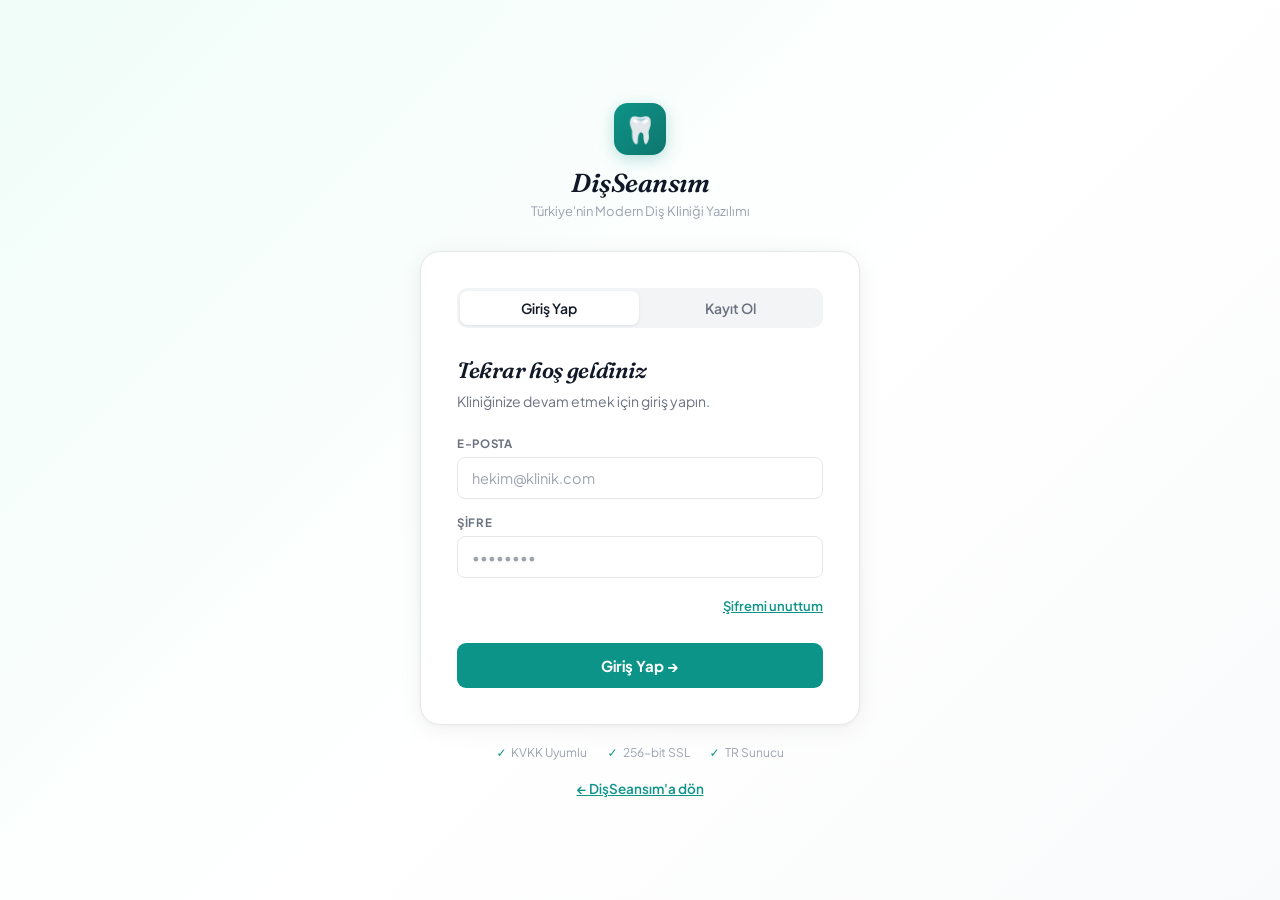
==== app.html @ 6e3b6bf7 "Update app.html" ====
<!DOCTYPE html>
<html lang="tr">
<head>
<script type="text/javascript">
    (function(c,l,a,r,i,t,y){
        c[a]=c[a]||function(){(c[a].q=c[a].q||[]).push(arguments)};
        t=l.createElement(r);t.async=1;t.src="https://www.clarity.ms/tag/"+i;
        y=l.getElementsByTagName(r)[0];y.parentNode.insertBefore(t,y);
    })(window, document, "clarity", "script", "w499cwegb2");
</script>   
   <!-- Google tag (gtag.js) -->
<script async src="https://www.googletagmanager.com/gtag/js?id=G-8R17RCYN2D"></script>
<script>
  window.dataLayer = window.dataLayer || [];
  function gtag(){dataLayer.push(arguments);}
  gtag('js', new Date());

  gtag('config', 'G-8R17RCYN2D');
</script>
<meta charset="UTF-8">
<link rel="icon" href="data:image/svg+xml,<svg xmlns='http://www.w3.org/2000/svg' viewBox='0 0 100 100'><text y='.9em' font-size='90'>🦷</text></svg>">
<meta name="viewport" content="width=device-width,initial-scale=1">
<title>DişSeansım</title>
<link rel="manifest" href="/manifest.json">
<link rel="preconnect" href="https://fonts.googleapis.com">
<link href="https://fonts.googleapis.com/css2?family=Fraunces:ital,opsz,wght@0,9..144,400;0,9..144,600;0,9..144,700;1,9..144,400;1,9..144,600&family=Plus+Jakarta+Sans:wght@300;400;500;600;700&display=swap" rel="stylesheet">
<style>
/* ═══════════════════════════════════════════════════
   DISSEANSIM v9 — ALPINE CLINICAL · WHITE THEME
   Fraunces (display) + Plus Jakarta Sans (body)
   ═══════════════════════════════════════════════════ */
*,*::before,*::after{box-sizing:border-box;margin:0;padding:0}
:root{
  --bg:#F8F7F5; --s0:#FFFFFF; --s1:#FAFAF9; --s2:#F4F3F1; --s3:#ECEAE7; --s4:#E2DDD8;
  --b0:#E8E4DF; --b1:#EDE9E4; --b2:#F2EFEb;
  --t50:#F0FDF9; --t100:#CCFBF1; --t200:#99F6E4; --t400:#2DD4BF;
  --t500:#14B8A6; --t600:#0D9488; --t700:#0F766E; --t800:#115E59;
  --a50:#FFFBEB; --a100:#FEF3C7; --a400:#FBBF24; --a500:#F59E0B; --a600:#D97706; --a700:#B45309;
  --red:#EF4444; --redb:rgba(239,68,68,.08); --redBd:rgba(239,68,68,.18);
  --grn:#10B981; --grnb:rgba(16,185,129,.08); --grnBd:rgba(16,185,129,.18);
  --amr:#F59E0B; --amrb:rgba(245,158,11,.08); --amrBd:rgba(245,158,11,.2);
  --blu:#3B82F6; --blub:rgba(59,130,246,.08); --bluBd:rgba(59,130,246,.18);
  --c0:#1C1917; --c1:#44403C; --c2:#78716C; --c3:#A8A29E; --c4:#D6D3D1;
  --sh0:0 1px 2px rgba(0,0,0,.05);
  --sh1:0 1px 3px rgba(0,0,0,.08),0 1px 2px rgba(0,0,0,.04);
  --sh2:0 4px 8px rgba(0,0,0,.06),0 2px 4px rgba(0,0,0,.04);
  --sh3:0 12px 24px rgba(0,0,0,.08),0 4px 8px rgba(0,0,0,.04);
  --sh4:0 24px 48px rgba(0,0,0,.1),0 8px 16px rgba(0,0,0,.05);
  --r:6px;--r2:10px;--r3:14px;--r4:18px;--r5:24px;
  --D:'Fraunces',Georgia,serif;--B:'Plus Jakarta Sans',system-ui,sans-serif;
  --sw:236px;--th:56px;
}
html{-webkit-font-smoothing:antialiased;text-rendering:optimizeLegibility}
body{font-family:var(--B);background:var(--bg);color:var(--c0);font-size:13.5px;line-height:1.55;min-height:100vh;display:flex;overflow:hidden}
::-webkit-scrollbar{width:5px;height:5px}::-webkit-scrollbar-track{background:transparent}::-webkit-scrollbar-thumb{background:var(--s4);border-radius:99px}::-webkit-scrollbar-thumb:hover{background:var(--c4)}

/* SIDEBAR */
.sb{width:var(--sw);background:var(--s0);border-right:1px solid var(--b0);display:flex;flex-direction:column;flex-shrink:0;z-index:200;transition:width .22s ease;overflow:hidden}
.sb-logo{padding:16px 14px 15px;border-bottom:1px solid var(--b1);flex-shrink:0}
.logo-lnk{display:flex;align-items:center;gap:10px;cursor:pointer;text-decoration:none}
.logo-mrk{width:34px;height:34px;background:linear-gradient(135deg,var(--t500),var(--t700));border-radius:9px;display:grid;place-items:center;font-size:17px;flex-shrink:0;box-shadow:0 2px 8px rgba(13,148,136,.2)}
.logo-txt{font-family:var(--D);font-size:18px;font-style:italic;font-weight:600;color:var(--c0);letter-spacing:-.3px;line-height:1.1}
.logo-txt small{display:block;font-size:8.5px;font-style:normal;font-family:var(--B);font-weight:600;color:var(--c3);letter-spacing:.12em;text-transform:uppercase;margin-top:2px}
.sb-nav{flex:1;overflow-y:auto;overflow-x:hidden;padding:8px}
.nsec{font-size:10px;font-weight:700;letter-spacing:.12em;text-transform:uppercase;color:var(--c3);padding:12px 8px 4px}
.ni{display:flex;align-items:center;gap:8px;padding:7px 9px;border-radius:var(--r2);cursor:pointer;font-size:13px;font-weight:400;color:var(--c2);transition:all .12s;margin-bottom:1px;white-space:nowrap;overflow:hidden}
.ni:hover{background:var(--s2);color:var(--c1)}
.ni.on{background:var(--t50);color:var(--t700);font-weight:600;box-shadow:inset 0 0 0 1px var(--t100)}
.ni .ico{font-size:15px;width:20px;text-align:center;flex-shrink:0}
.nbadge{margin-left:auto;padding:1px 7px;border-radius:99px;font-size:10px;font-weight:700;flex-shrink:0}
.nb-t{background:var(--t100);color:var(--t700)}.nb-r{background:var(--redb);color:var(--red);border:1px solid var(--redBd)}.nb-a{background:var(--amrb);color:var(--a700)}
.sb-trial{margin:8px;background:var(--a50);border:1px solid var(--amrBd);border-radius:var(--r3);padding:10px 12px;cursor:pointer;transition:all .18s}
.sb-trial:hover{background:var(--a100)}
.tr-title{font-size:11.5px;font-weight:700;color:var(--a700)}.tr-days{font-size:10.5px;color:var(--c2);margin-top:2px}
.tr-bar-bg{height:3px;background:var(--b0);border-radius:99px;margin-top:8px;overflow:hidden}
.tr-bar{height:100%;background:linear-gradient(90deg,var(--a500),var(--a400));border-radius:99px;transition:width .6s}
.sb-foot{padding:10px 8px;border-top:1px solid var(--b1);flex-shrink:0}
.sb-user{display:flex;align-items:center;gap:9px;padding:7px 9px;border-radius:var(--r2);cursor:pointer;transition:background .12s}
.sb-user:hover{background:var(--s2)}
.u-av{width:30px;height:30px;background:linear-gradient(135deg,var(--t500),var(--a400));border-radius:8px;display:grid;place-items:center;font-size:11px;font-weight:700;color:white;flex-shrink:0;font-family:var(--D);box-shadow:var(--sh1)}
.u-nm{font-size:12.5px;font-weight:600;color:var(--c0);white-space:nowrap;overflow:hidden;text-overflow:ellipsis}
.u-rl{font-size:10.5px;color:var(--c3);margin-top:1px}
.sb-out{margin-left:auto;background:none;border:none;cursor:pointer;color:var(--c3);font-size:15px;padding:2px;transition:color .12s;flex-shrink:0}
.sb-out:hover{color:var(--red)}

/* MAIN */
.main{flex:1;display:flex;flex-direction:column;overflow:hidden;min-width:0}
.topbar{height:var(--th);background:var(--s0);border-bottom:1px solid var(--b0);display:flex;align-items:center;padding:0 22px;gap:12px;flex-shrink:0;z-index:100;box-shadow:var(--sh0)}
.tb-title{font-family:var(--D);font-size:20px;font-style:italic;font-weight:600;color:var(--c0);flex:1;letter-spacing:-.3px}
.tb-right{display:flex;align-items:center;gap:8px}
.pt-chip{display:none;align-items:center;gap:7px;background:var(--t50);border:1px solid var(--t200);border-radius:99px;padding:4px 12px 4px 5px;cursor:pointer;transition:all .12s}
.pt-chip:hover{background:var(--t100)}
.ptc-av{width:22px;height:22px;background:linear-gradient(135deg,var(--t500),var(--a500));border-radius:50%;display:grid;place-items:center;font-size:9px;font-weight:700;color:white}
.ptc-nm{font-size:12.5px;font-weight:600;color:var(--t700)}
.content{flex:1;overflow-y:auto;padding:22px 26px}
.view{display:none}.view.on{display:block;animation:vfade .18s ease}
@keyframes vfade{from{opacity:0;transform:translateY(4px)}to{opacity:1;transform:none}}

/* PATIENT SELECTOR BAR — sticky on clinical screens */
.psel{background:var(--s0);border:1.5px solid var(--b0);border-radius:var(--r3);padding:12px 16px;margin-bottom:18px;display:flex;align-items:center;gap:12px;flex-wrap:wrap;box-shadow:var(--sh0);transition:border-color .15s,box-shadow .15s;position:sticky;top:-22px;z-index:50}
.psel:focus-within{border-color:var(--t400);box-shadow:0 0 0 3px rgba(20,184,166,.08),var(--sh1)}
.psel-av{width:38px;height:38px;background:linear-gradient(135deg,var(--t500),var(--a400));border-radius:10px;display:grid;place-items:center;font-size:14px;font-weight:700;color:white;flex-shrink:0;font-family:var(--D);box-shadow:var(--sh1)}
.psel-body{flex:1;min-width:180px}
.psel-name{font-size:14px;font-weight:600;color:var(--c0)}
.psel-meta{font-size:11.5px;color:var(--c2);margin-top:2px}
.psel-acts{display:flex;gap:6px;flex-shrink:0}
.pt-dd{position:absolute;top:calc(100%+5px);left:0;right:0;background:var(--s0);border:1px solid var(--b0);border-radius:var(--r3);z-index:400;overflow:hidden;box-shadow:var(--sh4);display:none;max-height:280px;overflow-y:auto}
.pt-dd.show{display:block;animation:vfade .15s ease}
.pddi{display:flex;align-items:center;gap:10px;padding:10px 14px;cursor:pointer;transition:background .1s;border-bottom:1px solid var(--b2)}
.pddi:last-child{border-bottom:none}
.pddi:hover{background:var(--s2)}
.pddi-av{width:30px;height:30px;background:linear-gradient(135deg,var(--t400),var(--a400));border-radius:8px;display:grid;place-items:center;font-size:11px;font-weight:700;color:white;flex-shrink:0}
.pddi-nm{font-size:13px;font-weight:600;color:var(--c0)}.pddi-sub{font-size:11px;color:var(--c2)}

/* BUTTONS */
.btn{display:inline-flex;align-items:center;gap:5px;padding:7.5px 15px;border-radius:var(--r2);font-size:13px;font-weight:600;font-family:var(--B);cursor:pointer;border:none;transition:all .12s;white-space:nowrap;line-height:1.3}
.btn-p{background:var(--t600);color:white;box-shadow:0 1px 3px rgba(13,148,136,.25)}
.btn-p:hover{background:var(--t700);transform:translateY(-1px);box-shadow:0 4px 14px rgba(13,148,136,.22)}
.btn-s{background:var(--s0);color:var(--c1);border:1px solid var(--b0);box-shadow:var(--sh0)}
.btn-s:hover{background:var(--s2);border-color:var(--c4)}
.btn-a{background:var(--a600);color:white;box-shadow:0 1px 3px rgba(217,119,6,.25)}
.btn-a:hover{background:var(--a700);transform:translateY(-1px)}
.btn-d{background:var(--redb);color:var(--red);border:1px solid var(--redBd)}
.btn-d:hover{background:rgba(239,68,68,.14)}
.btn-g{background:var(--grnb);color:var(--grn);border:1px solid var(--grnBd)}
.btn-g:hover{background:rgba(16,185,129,.14)}
.btn-sm{padding:5px 11px;font-size:12px}.btn-xs{padding:3px 8px;font-size:11.5px}
.btn-ic{width:30px;height:30px;padding:0;justify-content:center;flex-shrink:0}
.btn:disabled{opacity:.38;cursor:not-allowed;transform:none!important}

/* SURFACES */
.card{background:var(--s0);border:1px solid var(--b0);border-radius:var(--r4);padding:20px;box-shadow:var(--sh0)}
.panel{background:var(--s2);border:1px solid var(--b1);border-radius:var(--r2);padding:12px 14px}

/* GRID */
.g2{display:grid;grid-template-columns:1fr 1fr;gap:16px}
.g3{display:grid;grid-template-columns:repeat(3,1fr);gap:16px}
.g4{display:grid;grid-template-columns:repeat(4,1fr);gap:14px}
.g5{display:grid;grid-template-columns:repeat(5,1fr);gap:12px}

/* KPI */
.kpi{background:var(--s0);border:1px solid var(--b0);border-radius:var(--r4);padding:18px 20px 16px;position:relative;overflow:hidden;transition:all .18s;box-shadow:var(--sh0)}
.kpi:hover{box-shadow:var(--sh2);transform:translateY(-1px)}
.kpi::before{content:'';position:absolute;top:0;left:0;right:0;height:3px;background:var(--kc,var(--t500));border-radius:var(--r4) var(--r4) 0 0}
.kpi-ic{position:absolute;top:14px;right:16px;font-size:26px;opacity:.08}
.kpi-l{font-size:10px;font-weight:700;letter-spacing:.08em;text-transform:uppercase;color:var(--c3);margin-bottom:10px}
.kpi-v{font-family:var(--D);font-size:32px;font-weight:700;color:var(--c0);line-height:1;margin-bottom:5px;letter-spacing:-.5px}
.kpi-s{font-size:11.5px;color:var(--c2);line-height:1.5}
.tr{display:inline-flex;align-items:center;gap:3px;font-size:10.5px;font-weight:700;padding:2px 7px;border-radius:99px;margin-top:4px}
.tr-up{background:var(--grnb);color:var(--grn)}.tr-dn{background:var(--redb);color:var(--red)}

/* TABLE */
.tbl{background:var(--s0);border:1px solid var(--b0);border-radius:var(--r4);overflow:hidden;box-shadow:var(--sh0)}
table{width:100%;border-collapse:collapse}
thead th{background:var(--s2);padding:10px 15px;text-align:left;font-size:10px;font-weight:700;letter-spacing:.09em;text-transform:uppercase;color:var(--c2);border-bottom:1px solid var(--b0)}
tbody tr{border-bottom:1px solid var(--b2);transition:background .1s;cursor:pointer}
tbody tr:last-child{border-bottom:none}
tbody tr:hover{background:var(--s1)}
td{padding:11px 15px;font-size:13px;color:var(--c1)}
td strong{color:var(--c0);font-weight:600}
.te{text-align:center;padding:60px 20px;color:var(--c3);font-size:13px}

/* BADGES */
.bdg{display:inline-flex;align-items:center;gap:3px;padding:2px 9px;border-radius:99px;font-size:11px;font-weight:700;white-space:nowrap}
.bt{background:var(--t50);color:var(--t700);border:1px solid var(--t100)}
.bg2{background:var(--grnb);color:var(--grn);border:1px solid var(--grnBd)}
.br2{background:var(--redb);color:var(--red);border:1px solid var(--redBd)}
.ba2{background:var(--amrb);color:var(--a700);border:1px solid var(--amrBd)}
.bb2{background:var(--blub);color:var(--blu);border:1px solid var(--bluBd)}
.bk{background:var(--s3);color:var(--c2);border:1px solid var(--b0)}

/* FORMS */
.fr{display:grid;gap:12px;margin-bottom:12px}
.fc2{grid-template-columns:1fr 1fr}.fc3{grid-template-columns:1fr 1fr 1fr}.fc4{grid-template-columns:1fr 1fr 1fr 1fr}
label{display:block;font-size:10.5px;font-weight:700;letter-spacing:.06em;text-transform:uppercase;color:var(--c2);margin-bottom:5px}
input,select,textarea{width:100%;background:var(--s0);border:1.5px solid var(--b0);border-radius:var(--r);padding:8.5px 12px;font-size:13.5px;font-family:var(--B);color:var(--c0);outline:none;transition:all .14s;-webkit-appearance:none}
input::placeholder,textarea::placeholder{color:var(--c4)}
input:focus,select:focus,textarea:focus{border-color:var(--t500);box-shadow:0 0 0 3px rgba(20,184,166,.1)}
select option{background:white;color:var(--c0)}
textarea{resize:vertical;min-height:72px;line-height:1.65}
input[type=checkbox]{width:auto;cursor:pointer;accent-color:var(--t500)}
input[type=file]{padding:7px 12px;cursor:pointer;font-size:12.5px}

/* TABS */
.tabs{display:flex;gap:2px;background:var(--s2);border:1px solid var(--b1);border-radius:var(--r2);padding:3px;margin-bottom:18px;width:fit-content;overflow-x:auto;flex-shrink:0}
.tab{padding:6px 14px;border-radius:var(--r);font-size:13px;font-weight:500;color:var(--c2);cursor:pointer;transition:all .12s;white-space:nowrap}
.tab.on{background:var(--s0);color:var(--c0);font-weight:600;box-shadow:var(--sh1)}
.tab:hover:not(.on){color:var(--c1)}

/* MODALS */
.mbg{position:fixed;inset:0;background:rgba(28,25,23,.32);backdrop-filter:blur(4px);z-index:500;display:none;align-items:center;justify-content:center;padding:20px}
.mbg.on{display:flex}
.mbox{background:var(--s0);border:1px solid var(--b0);border-radius:var(--r5);width:100%;max-width:560px;max-height:92vh;overflow-y:auto;animation:min .2s cubic-bezier(.34,1.4,.64,1);box-shadow:var(--sh4)}
.mlg{max-width:760px}
.mhd{padding:22px 24px 0;display:flex;align-items:flex-start;justify-content:space-between;gap:12px}
.mt{font-family:var(--D);font-size:21px;font-style:italic;font-weight:600;color:var(--c0);letter-spacing:-.3px;line-height:1.2}
.mx{background:var(--s2);border:1px solid var(--b0);width:28px;height:28px;border-radius:50%;cursor:pointer;color:var(--c2);font-size:12px;display:grid;place-items:center;transition:all .12s;flex-shrink:0;margin-top:3px}
.mx:hover{background:var(--redb);color:var(--red);border-color:var(--redBd)}
.mb{padding:18px 24px}
.mft{padding:0 24px 20px;display:flex;align-items:center;justify-content:flex-end;gap:8px;border-top:1px solid var(--b1);padding-top:16px}
@keyframes min{from{opacity:0;transform:translateY(16px) scale(.96)}to{opacity:1;transform:none}}

/* SEC HEAD */
.sh{display:flex;align-items:flex-start;justify-content:space-between;margin-bottom:18px;flex-wrap:wrap;gap:10px}
.st{font-family:var(--D);font-size:22px;font-style:italic;font-weight:600;color:var(--c0);letter-spacing:-.3px}
.ss{font-size:12px;color:var(--c2);margin-top:3px}
.divider{height:1px;background:var(--b1);margin:16px 0}

/* SEARCH */
.srch{position:relative}.srch input{padding-left:36px}
.srch::before{content:'⌕';position:absolute;left:11px;top:50%;transform:translateY(-50%);font-size:16px;color:var(--c3);pointer-events:none;z-index:1}

/* PATIENT HEADER */
.pth{background:linear-gradient(135deg,var(--t50),var(--s0));border:1.5px solid var(--t100);border-radius:var(--r4);padding:20px 22px;margin-bottom:18px;display:flex;align-items:center;gap:16px;flex-wrap:wrap}
.pth-av{width:54px;height:54px;background:linear-gradient(135deg,var(--t500),var(--a400));border-radius:14px;display:grid;place-items:center;font-size:21px;font-weight:700;color:white;flex-shrink:0;font-family:var(--D);box-shadow:var(--sh2)}
.pth-meta{display:flex;gap:8px;flex-wrap:wrap;margin-top:4px}
.pth-meta span{font-size:11.5px;color:var(--c2);display:flex;align-items:center;gap:3px}
.pth-acts{margin-left:auto;display:flex;gap:6px;flex-wrap:wrap}

/* ODONTOGRAM */
.odo-wrap{background:var(--s0);border:1px solid var(--b0);border-radius:var(--r4);padding:22px;overflow-x:auto;box-shadow:var(--sh0)}
.odo-arch{display:flex;justify-content:space-between;font-size:9px;font-weight:700;letter-spacing:.1em;text-transform:uppercase;color:var(--c3);padding:0 8px;max-width:620px;margin:0 auto 6px}
.odo-row{display:flex;gap:3px;justify-content:center;margin:2px 0}
.odo-mid{display:flex;align-items:center;justify-content:center;gap:12px;margin:5px auto;max-width:620px}
.odo-mid-line{flex:1;height:1px;background:linear-gradient(to right,transparent,var(--b0),transparent)}
.odo-mid-lbl{font-size:9px;font-weight:700;letter-spacing:.1em;text-transform:uppercase;color:var(--c3);white-space:nowrap}
.tooth{width:33px;height:43px;border-radius:6px 6px 4px 4px;border:1.5px solid var(--b0);background:var(--s2);cursor:pointer;display:flex;flex-direction:column;align-items:center;justify-content:center;transition:all .12s;position:relative;flex-shrink:0}
.tooth:hover{border-color:var(--t400);transform:translateY(-3px);box-shadow:0 4px 12px rgba(20,184,166,.14);z-index:5}
.tooth.sel{border-color:var(--t500);box-shadow:0 0 0 3px rgba(20,184,166,.14);background:var(--t50)}
.t-ic{font-size:11px;line-height:1;height:15px;display:flex;align-items:center}
.t-no{position:absolute;bottom:2px;font-size:6.5px;color:var(--c3);font-weight:700}
.tooth.caries{background:#FFFBEB;border-color:#FCD34D}
.tooth.filled{background:var(--t50);border-color:var(--t400)}
.tooth.crown{background:var(--a50);border-color:var(--a400)}
.tooth.implant{background:var(--grnb);border-color:var(--grn)}
.tooth.rct{background:var(--redb);border-color:var(--red)}
.tooth.bridge{background:var(--blub);border-color:var(--blu)}
.tooth.veneer{background:#F5F3FF;border-color:#A78BFA}
.tooth.extracted,.tooth.missing{opacity:.2;background:transparent}
.odo-legend{display:flex;flex-wrap:wrap;gap:8px;margin-top:16px;padding-top:14px;border-top:1px solid var(--b1);justify-content:center}
.odo-li{display:flex;align-items:center;gap:5px;font-size:11px;color:var(--c2);cursor:pointer;padding:3px 8px;border-radius:99px;transition:background .1s}
.odo-li:hover{background:var(--s2)}
.odo-dot{width:10px;height:10px;border-radius:3px;flex-shrink:0}
.odo-detail{background:var(--s0);border:1.5px solid var(--t100);border-radius:var(--r2);padding:18px;margin-top:14px;animation:vfade .15s ease}

/* SCHEDULE ITEMS */
.si{display:flex;align-items:center;gap:12px;padding:10px 14px;border-radius:var(--r2);background:var(--s0);border:1px solid var(--b1);margin-bottom:6px;cursor:pointer;transition:all .12s;box-shadow:var(--sh0)}
.si:hover{border-color:var(--t200);background:var(--t50)}
.si-t{font-size:12.5px;font-weight:700;color:var(--t700);width:78px;flex-shrink:0;font-family:var(--D)}
.si-p{font-size:13px;font-weight:600;color:var(--c0);flex:1;white-space:nowrap;overflow:hidden;text-overflow:ellipsis}
.si-type{font-size:11px;color:var(--c2);margin-top:1px}
.si-dot{width:7px;height:7px;border-radius:50%;flex-shrink:0}

/* WEEK CHART */
.wc{display:flex;gap:5px;align-items:flex-end;height:56px;margin-bottom:6px}
.wb{flex:1;border-radius:4px 4px 0 0;background:var(--s3);min-height:4px;transition:height .5s cubic-bezier(.34,1.56,.64,1);cursor:pointer;position:relative}
.wb.tod{background:linear-gradient(to top,var(--t600),var(--t400))}
.wb:hover .wbtt{display:block}
.wbtt{display:none;position:absolute;bottom:calc(100%+5px);left:50%;transform:translateX(-50%);background:var(--c0);color:white;border-radius:6px;padding:4px 8px;font-size:10.5px;white-space:nowrap;z-index:20}
.wd{display:flex;gap:5px}
.wdl{flex:1;text-align:center;font-size:9.5px;font-weight:700;color:var(--c3)}
.wdl.tod{color:var(--t600)}

/* ALERTS */
.al{display:flex;align-items:center;gap:10px;padding:10px 14px;border-radius:var(--r);margin-bottom:8px;font-size:13px;font-weight:500;cursor:pointer;transition:all .12s}
.al:hover{transform:translateX(2px)}
.al-a{background:var(--amrb);border:1px solid var(--amrBd);color:var(--c1)}
.al-r{background:var(--redb);border:1px solid var(--redBd);color:var(--c1)}
.al-t{background:var(--t50);border:1px solid var(--t100);color:var(--c1)}
.al-g{background:var(--grnb);border:1px solid var(--grnBd);color:var(--c1)}

/* QUICK ACTIONS */
.qa{display:flex;flex-direction:column;align-items:center;justify-content:center;gap:7px;padding:16px 8px 14px;background:var(--s0);border:1px solid var(--b0);border-radius:var(--r2);cursor:pointer;transition:all .14s;text-align:center;box-shadow:var(--sh0)}
.qa:hover{background:var(--t50);border-color:var(--t200);transform:translateY(-2px);box-shadow:var(--sh2)}
.qa-ic{font-size:22px;line-height:1}.qa-lbl{font-size:11.5px;font-weight:600;color:var(--c1)}

/* ONBOARDING WIZARD */
.ob-card{background:linear-gradient(135deg,var(--t50),var(--s0));border:1.5px solid var(--t100);border-radius:var(--r4);padding:22px;margin-bottom:22px;position:relative;overflow:hidden}
.ob-card::before{content:'';position:absolute;top:0;left:0;right:0;height:3px;background:linear-gradient(90deg,var(--t500),var(--a500));border-radius:var(--r4) var(--r4) 0 0}
.ob-hd{display:flex;align-items:center;justify-content:space-between;margin-bottom:14px}
.ob-title{font-family:var(--D);font-size:18px;font-style:italic;font-weight:600;color:var(--c0)}
.ob-pct{font-size:12.5px;font-weight:700;color:var(--t700)}
.ob-bar-bg{height:5px;background:var(--b0);border-radius:99px;margin-bottom:20px;overflow:hidden}
.ob-bar{height:100%;background:linear-gradient(90deg,var(--t500),var(--a400));border-radius:99px;transition:width .6s ease}
.ob-steps{display:grid;grid-template-columns:repeat(4,1fr);gap:12px}
.ob-step{background:var(--s0);border:1px solid var(--b0);border-radius:var(--r3);padding:14px;cursor:pointer;transition:all .14s;box-shadow:var(--sh0);position:relative}
.ob-step:hover{border-color:var(--t200);background:var(--t50);transform:translateY(-1px);box-shadow:var(--sh2)}
.ob-step.done{background:var(--grnb);border-color:var(--grnBd)}
.ob-step-n{width:28px;height:28px;border-radius:50%;background:var(--s3);display:flex;align-items:center;justify-content:center;font-size:12px;font-weight:700;color:var(--c2);margin-bottom:10px;transition:all .2s;font-family:var(--D)}
.ob-step.done .ob-step-n{background:var(--grn);color:white}
.ob-step-lbl{font-size:12.5px;font-weight:700;color:var(--c0);line-height:1.4;margin-bottom:4px}
.ob-step-sub{font-size:11px;color:var(--c3);line-height:1.5}
.ob-step-arrow{position:absolute;bottom:12px;right:12px;font-size:14px;color:var(--c4);transition:all .12s}
.ob-step:hover .ob-step-arrow{color:var(--t600);transform:translateX(2px)}
.ob-close{position:absolute;top:14px;right:14px;background:none;border:none;color:var(--c3);cursor:pointer;font-size:14px;transition:color .12s}
.ob-close:hover{color:var(--red)}

/* X-RAY */
.xg{display:grid;grid-template-columns:repeat(auto-fill,minmax(148px,1fr));gap:12px;margin-top:12px}
.xt{border:1px solid var(--b0);border-radius:var(--r2);overflow:hidden;cursor:pointer;transition:all .14s;background:var(--s0);box-shadow:var(--sh0)}
.xt:hover{border-color:var(--t400);transform:scale(1.02);box-shadow:var(--sh2)}
.xt img{width:100%;height:118px;object-fit:cover;display:block}
.xt-ph{height:118px;display:grid;place-items:center;font-size:36px;opacity:.2;background:var(--s2)}
.xt-m{padding:8px 10px}.xt-type{font-size:12px;font-weight:700;color:var(--c1);margin-bottom:2px}.xt-date{font-size:11px;color:var(--c3)}
.xv{position:fixed;inset:0;background:rgba(0,0,0,.93);z-index:700;display:none;flex-direction:column;align-items:center;justify-content:center;gap:16px}
.xv.on{display:flex}
.xv img{max-width:86vw;max-height:76vh;object-fit:contain;border-radius:var(--r);transition:transform .2s}
.xv-bar{display:flex;gap:8px;align-items:center}
.xv-info{color:rgba(255,255,255,.7);font-size:13px}

/* AI PANEL */
.ai-pnl{background:linear-gradient(135deg,var(--t50),var(--a50));border:1.5px solid var(--t100);border-radius:var(--r2);padding:14px;margin-bottom:14px}
.ai-hd{display:flex;align-items:center;gap:8px;margin-bottom:10px;font-size:13px;font-weight:700;color:var(--t700)}
.ai-res{background:var(--s0);border:1px solid var(--b0);border-radius:var(--r);padding:12px;font-size:13px;color:var(--c1);line-height:1.75;white-space:pre-wrap;margin-top:10px;display:none;animation:vfade .2s}
.ai-sp{display:none;text-align:center;padding:16px;color:var(--c2);font-size:13px}

/* RX */
.rx-row{display:flex;gap:8px;align-items:flex-end;padding:10px;background:var(--s2);border:1px solid var(--b1);border-radius:var(--r);margin-bottom:8px}

/* INFO BOXES */
.ibox{background:var(--s2);border:1px solid var(--b1);border-radius:var(--r);padding:12px 14px;font-size:13px;color:var(--c1);line-height:1.75}
.ibox.teal{background:var(--t50);border-color:var(--t100)}
.ibox.amber{background:var(--a50);border-color:var(--amrBd)}
.ibox.red{background:var(--redb);border-color:var(--redBd)}
.ibox.green{background:var(--grnb);border-color:var(--grnBd)}
.ibox code{font-family:monospace;font-size:11.5px;color:var(--t700);background:var(--t100);padding:1px 5px;border-radius:4px}

/* REF CODE */
.ref-code{background:var(--a50);border:2px dashed var(--amrBd);border-radius:var(--r);padding:12px 16px;font-family:var(--D);font-size:20px;font-weight:700;letter-spacing:.2em;color:var(--a700);text-align:center;cursor:pointer;transition:all .2s}
.ref-code:hover{border-color:var(--a500);transform:scale(1.01)}

/* UPGRADE */
.upg-box{background:linear-gradient(135deg,var(--a50),var(--s0));border:1.5px solid var(--amrBd);border-radius:var(--r4);padding:28px;text-align:center}
.upg-box h3{font-family:var(--D);font-size:22px;font-style:italic;font-weight:700;color:var(--a700);margin-bottom:8px}
.upg-box p{font-size:13.5px;color:var(--c2);margin-bottom:16px;line-height:1.65}

/* EMPTY STATES */
.empty{text-align:center;padding:56px 20px;color:var(--c3)}
.empty-ic{font-size:44px;margin-bottom:14px;opacity:.3}
.empty-t{font-family:var(--D);font-size:18px;font-style:italic;color:var(--c2);margin-bottom:5px}
.empty-s{font-size:13px;line-height:1.7;max-width:280px;margin:0 auto}

/* TOASTS */
.toast-stack{position:fixed;bottom:22px;right:22px;z-index:999;display:flex;flex-direction:column;gap:8px;pointer-events:none}
.toast{display:flex;align-items:center;gap:10px;padding:12px 17px;border-radius:var(--r2);background:var(--c0);color:white;font-size:13px;font-weight:500;min-width:220px;max-width:360px;box-shadow:var(--sh4);animation:tin .3s cubic-bezier(.34,1.56,.64,1);pointer-events:all}
.toast-e{background:var(--red)}.toast-s{background:var(--grn)}
.toast.out{animation:tout .25s ease forwards}
@keyframes tin{from{opacity:0;transform:translateX(20px) scale(.93)}to{opacity:1;transform:none}}
@keyframes tout{to{opacity:0;transform:translateX(20px)}}
@keyframes spin{to{transform:rotate(360deg)}}
.spin{animation:spin 1s linear infinite;display:inline-block}

/* UTILS */
.fl{display:flex}.f1{flex:1}.aic{align-items:center}.jsb{justify-content:space-between}
.g4{gap:4px}.g6{gap:6px}.g8{gap:8px}.g12{gap:12px}.g16{gap:16px}
.mb4{margin-bottom:4px}.mb8{margin-bottom:8px}.mb12{margin-bottom:12px}.mb16{margin-bottom:16px}.mb20{margin-bottom:20px}
.mt8{margin-top:8px}.mt12{margin-top:12px}.mt16{margin-top:16px}
.xs{font-size:11px}.sm{font-size:12.5px}
.c0{color:var(--c0)}.c1{color:var(--c1)}.c2{color:var(--c2)}.c3{color:var(--c3)}
.t-t{color:var(--t700)}.t-a{color:var(--a700)}.t-r{color:var(--red)}.t-g{color:var(--grn)}
.fw6{font-weight:600}.fw7{font-weight:700}
.fd{font-family:var(--D)}.fi{font-style:italic}
.trunc{white-space:nowrap;overflow:hidden;text-overflow:ellipsis}
.pr{position:relative}
/* Responsive */
@media(max-width:1024px){:root{--sw:52px}.logo-txt,.logo-txt small,.nsec,.ni span:not(.ico),.sb-trial,.u-nm,.u-rl,.sb-out{display:none}.ni{justify-content:center;padding:9px}.g4{grid-template-columns:1fr 1fr}.g5{grid-template-columns:repeat(3,1fr)}.ob-steps{grid-template-columns:1fr 1fr}}
@media(max-width:640px){.g2,.g3,.g4,.g5{grid-template-columns:1fr}.content{padding:14px 16px}}
</style>
</head>
<body>

<!-- ═══ SIDEBAR ═══ -->
<div class="sb" id="sidebar">
  <div class="sb-logo">
    <a class="logo-lnk" href="index.html">
      <div class="logo-mrk">🦷</div>
      <div class="logo-txt">DişSeansım<small>Klinik Yönetimi</small></div>
    </a>
  </div>
  <nav class="sb-nav">
    <div class="nsec">Klinik</div>
    <div class="ni on" data-v="dashboard" onclick="nav('dashboard')"><span class="ico">📊</span><span>Dashboard</span></div>
    <div class="ni" data-v="appointments" onclick="nav('appointments')"><span class="ico">📅</span><span>Randevular</span><span class="nbadge nb-t" id="nb-apt" style="display:none">0</span></div>
    <div class="ni" data-v="patients" onclick="nav('patients')"><span class="ico">👥</span><span>Hastalar</span></div>
    <div class="nsec">Klinik İşlem</div>
    <div class="ni" data-v="odontogram" onclick="nav('odontogram')"><span class="ico">🦷</span><span>Odontogram</span></div>
    <div class="ni" data-v="xrays" onclick="nav('xrays')"><span class="ico">🩻</span><span>Röntgenler</span></div>
    <div class="ni" data-v="notes" onclick="nav('notes')"><span class="ico">📝</span><span>Seans Notları</span></div>
    <div class="ni" data-v="prescriptions" onclick="nav('prescriptions')"><span class="ico">💊</span><span>Reçeteler</span></div>
    <div class="ni" data-v="plans" onclick="nav('plans')"><span class="ico">📋</span><span>Tedavi Planları</span></div>
    <div class="nsec">Yönetim</div>
    <div class="ni" data-v="billing" onclick="nav('billing')"><span class="ico">💰</span><span>Fatura &amp; Ödeme</span></div>
    <div class="ni" data-v="inventory" onclick="nav('inventory')"><span class="ico">📦</span><span>Stok Yönetimi</span><span class="nbadge nb-r" id="nb-stock" style="display:none">!</span></div>
    <div class="ni" data-v="sms" onclick="nav('sms')"><span class="ico">💬</span><span>SMS &amp; E-Posta</span></div>
    <div class="ni" data-v="sterilization" onclick="nav('sterilization')"><span class="ico">🧪</span><span>Sterilizasyon</span></div>
    <div class="ni" data-v="reports" onclick="nav('reports')"><span class="ico">📈</span><span>Raporlar</span></div>
    <div class="ni" data-v="referral" onclick="nav('referral')"><span class="ico">🎁</span><span>Referans</span></div>
    <div class="ni" data-v="settings" onclick="nav('settings')"><span class="ico">⚙️</span><span>Ayarlar</span></div>
  </nav>
  <div id="trial-sb" style="display:none" class="sb-trial" onclick="location.href='fiyat.html'">
    <div class="tr-title">⭐ Ücretsiz Deneme</div>
    <div class="tr-days"><span id="trial-days">14</span> gün kaldı</div>
    <div class="tr-bar-bg"><div class="tr-bar" id="trial-bar" style="width:100%"></div></div>
  </div>
  <div class="sb-foot">
    <div class="sb-user">
      <div class="u-av" id="u-av">?</div>
      <div style="flex:1;min-width:0"><div class="u-nm" id="u-nm">Yükleniyor…</div><div class="u-rl" id="u-rl">—</div></div>
      <button class="sb-out" onclick="logout()" title="Çıkış">⏻</button>
    </div>
  </div>
</div>

<!-- ═══ MAIN ═══ -->
<div class="main">
<div class="topbar">
  <div class="tb-title" id="tb-title">Dashboard</div>
  <div class="tb-right">
    <div class="pt-chip" id="pt-chip" onclick="clearGPt()">
      <div class="ptc-av" id="ptc-av">?</div>
      <span class="ptc-nm" id="ptc-nm">—</span>
      <span style="font-size:9px;color:var(--c3);margin-left:2px">✕</span>
    </div>
    <button class="btn btn-p btn-sm" onclick="openAptModal(null)">+ Randevu</button>
  </div>
</div>
<div class="content" id="main-content">

<!-- ╔══ DASHBOARD ══╗ -->
<div class="view on" id="view-dashboard">
  <div class="ob-card" id="ob-card" style="display:none">
    <button class="ob-close" onclick="this.closest('.ob-card').style.display='none'">✕</button>
    <div class="ob-hd"><div class="ob-title">🚀 Kliniğinizi Adım Adım Kurun</div><div class="ob-pct"><span id="ob-n">0</span>/4 tamamlandı</div></div>
    <div class="ob-bar-bg"><div class="ob-bar" id="ob-bar" style="width:0%"></div></div>
    <div class="ob-steps" id="ob-steps"></div>
  </div>
  <!-- KPIs -->
  <div class="g4 mb16">
    <div class="kpi" style="--kc:var(--t500)"><div class="kpi-ic">📅</div><div class="kpi-l">Bugünkü Randevu</div><div class="kpi-v" id="k-today">—</div><div class="kpi-s" id="k-today-s">yükleniyor</div></div>
    <div class="kpi" style="--kc:var(--grn)"><div class="kpi-ic">💰</div><div class="kpi-l">Bu Ay Gelir</div><div class="kpi-v" id="k-rev">—</div><div class="kpi-s" id="k-rev-s">yükleniyor</div></div>
    <div class="kpi" style="--kc:var(--a500)"><div class="kpi-ic">👥</div><div class="kpi-l">Toplam Hasta</div><div class="kpi-v" id="k-pts">—</div><div class="kpi-s">Bu ay +<span id="k-npts">0</span> yeni</div></div>
    <div class="kpi" style="--kc:var(--red)"><div class="kpi-ic">📵</div><div class="kpi-l">No-Show Oranı</div><div class="kpi-v" id="k-ns">—</div><div class="kpi-s">Son 30 gün</div></div>
  </div>
  <!-- Quick actions -->
  <div class="g5 mb20">
    <div class="qa" onclick="openAptModal(null)"><div class="qa-ic">📅</div><div class="qa-lbl">Randevu Ekle</div></div>
    <div class="qa" onclick="quickNewPt()"><div class="qa-ic">👤</div><div class="qa-lbl">Yeni Hasta</div></div>
    <div class="qa" onclick="openNoteModal(null)"><div class="qa-ic">📝</div><div class="qa-lbl">Seans Notu</div></div>
    <div class="qa" onclick="quickBill()"><div class="qa-ic">🧾</div><div class="qa-lbl">Fatura Kes</div></div>
    <div class="qa" onclick="nav('sms')"><div class="qa-ic">💬</div><div class="qa-lbl">SMS Gönder</div></div>
  </div>
  <div class="g2 mb16">
    <div>
      <div class="card mb16">
        <div class="fl aic jsb mb12"><div class="st" style="font-size:17px">Bu Haftanın Randevuları</div><div class="xs c3" id="today-date"></div></div>
        <div class="wc" id="wc-chart"></div>
        <div class="wd" id="wd-labels"></div>
      </div>
      <div class="card">
        <div class="fl aic jsb mb12"><div class="st" style="font-size:17px">Bugünkü Program</div><button class="btn btn-s btn-sm" onclick="nav('appointments')">Tümü →</button></div>
        <div id="today-sched"><div class="xs c3">Yükleniyor…</div></div>
      </div>
    </div>
    <div>
      <div class="card mb16"><div class="st mb12" style="font-size:17px">⚡ Uyarılar</div><div id="dash-alerts"><div class="xs c3">Kontrol ediliyor…</div></div></div>
      <div class="card">
        <div class="fl aic jsb mb12"><div class="st" style="font-size:17px">📦 Kritik Stok</div><button class="btn btn-s btn-sm" onclick="nav('inventory')">Stok →</button></div>
        <div id="dash-stock"><div class="xs c3">Kontrol ediliyor…</div></div>
      </div>
    </div>
  </div>
</div>

<!-- ╔══ APPOINTMENTS ══╗ -->
<div class="view" id="view-appointments">
  <div class="sh"><div class="st">Randevular</div>
    <div class="fl aic g8">
      <input type="date" id="apt-date-f" onchange="loadApts()" style="width:148px">
      <button class="btn btn-s btn-sm" onclick="shiftDate(-1)">◀</button>
      <button class="btn btn-s btn-sm" onclick="shiftDate(0)">Bugün</button>
      <button class="btn btn-s btn-sm" onclick="shiftDate(1)">▶</button>
      <button class="btn btn-p" onclick="openAptModal(null)">+ Randevu</button>
    </div>
  </div>
  <div class="g4 mb16">
    <div class="kpi" style="--kc:var(--t500)"><div class="kpi-l">Planlandı</div><div class="kpi-v" id="ak-s">0</div></div>
    <div class="kpi" style="--kc:var(--grn)"><div class="kpi-l">Tamamlandı</div><div class="kpi-v" id="ak-c">0</div></div>
    <div class="kpi" style="--kc:var(--blu)"><div class="kpi-l">Bekleme Odası</div><div class="kpi-v" id="ak-w">0</div></div>
    <div class="kpi" style="--kc:var(--red)"><div class="kpi-l">Gelmedi</div><div class="kpi-v" id="ak-n">0</div></div>
  </div>
  <div class="tbl"><table><thead><tr><th>Saat</th><th>Hasta</th><th>Hekim</th><th>İşlem</th><th>Hatırlatma</th><th>Durum</th><th>İşlem</th></tr></thead><tbody id="apts-tb"><tr><td colspan="7" class="te">Yükleniyor…</td></tr></tbody></table></div>
</div>

<!-- ╔══ PATIENTS ══╗ -->
<div class="view" id="view-patients">
  <div class="sh"><div class="st">Hastalar</div>
    <div class="fl g8">
      <div class="srch"><input id="pt-search" placeholder="Ad, telefon, TC…" oninput="searchPts()" style="width:224px"></div>
      <button class="btn btn-p" onclick="openPtModal(null)">+ Yeni Hasta</button>
    </div>
  </div>
  <div id="pt-limit-warn" class="upg-box mb16" style="display:none"><h3>Hasta Limitine Yaklaştınız</h3><p>Sınırsız hasta için planınızı yükseltin.</p><button class="btn btn-a" onclick="location.href='fiyat.html'">Plan Yükselt ⭐</button></div>
  <div class="tbl"><table><thead><tr><th>Hasta</th><th>Telefon</th><th>Yaş / Doğum</th><th>Sigorta</th><th>Son Ziyaret</th><th>İşlem</th></tr></thead><tbody id="pt-tb"><tr><td colspan="6" class="te">Yükleniyor…</td></tr></tbody></table></div>
</div>

<!-- ╔══ PATIENT DETAIL ══╗ -->
<div class="view" id="view-patient-detail">
  <div class="fl aic g8 mb16"><button class="btn btn-s btn-sm" onclick="nav('patients')">← Hastalar</button><span class="xs c2" id="pt-bc"></span></div>
  <div class="pth" id="pth">
    <div class="pth-av" id="pt-av">?</div>
    <div style="flex:1;min-width:0">
      <div class="fd fi" style="font-size:24px;color:var(--c0);letter-spacing:-.5px" id="pt-nm">—</div>
      <div class="pth-meta" id="pt-meta"></div>
    </div>
    <div class="pth-acts" id="pt-acts"></div>
  </div>
  <div class="tabs" id="pt-tabs">
    <div class="tab on" onclick="ptTab(this,'ptt-ov')">Genel</div>
    <div class="tab" onclick="ptTab(this,'ptt-odo')">Odontogram</div>
    <div class="tab" onclick="ptTab(this,'ptt-plans')">Planlar</div>
    <div class="tab" onclick="ptTab(this,'ptt-notes')">Notlar</div>
    <div class="tab" onclick="ptTab(this,'ptt-rx')">Reçeteler</div>
    <div class="tab" onclick="ptTab(this,'ptt-xray')">Röntgenler</div>
    <div class="tab" onclick="ptTab(this,'ptt-bill')">Faturalar</div>
  </div>
  <div id="ptt-ov"></div><div id="ptt-odo" style="display:none"></div><div id="ptt-plans" style="display:none"></div>
  <div id="ptt-notes" style="display:none"></div><div id="ptt-rx" style="display:none"></div>
  <div id="ptt-xray" style="display:none"></div><div id="ptt-bill" style="display:none"></div>
</div>

<!-- ╔══ ODONTOGRAM ══╗ -->
<div class="view" id="view-odontogram">
  <div class="sh"><div class="st">Odontogram</div><div id="odo-acts" class="fl g8"></div></div>
  <div id="odo-psel"></div>
  <div id="odo-content" style="display:none">
    <div id="odo-main"></div>
    <div class="odo-detail" id="odo-dpnl" style="display:none">
      <div class="fl aic jsb mb12">
        <div class="st" style="font-size:17px" id="odo-dpnl-t">Diş Detayı</div>
        <div class="fl g8"><button class="btn btn-p btn-sm" onclick="saveTooth()">💾 Kaydet</button><button class="btn btn-s btn-sm" onclick="document.getElementById('odo-dpnl').style.display='none'">✕</button></div>
      </div>
      <div class="fr fc3">
        <div><label>Durum</label><select id="tooth-st">
          <option value="healthy">🟢 Sağlıklı</option><option value="caries">🟡 Çürük</option>
          <option value="filled">🔵 Dolgulu</option><option value="crown">👑 Kuron</option>
          <option value="bridge">🔗 Köprü</option><option value="implant">⬟ İmplant</option>
          <option value="rct">⊕ Kanal Tedavisi</option><option value="veneer">◑ Veneer</option>
          <option value="extracted">✕ Çekilmiş</option><option value="missing">○ Konjenital Eksik</option>
        </select></div>
        <div><label>Yüzeyler (FDI)</label><input id="tooth-sf" placeholder="M, D, O, B, L"></div>
        <div><label>Mobilite (0–3)</label><input id="tooth-mob" type="number" min="0" max="3" value="0"></div>
      </div>
      <div class="fr"><label>Not</label><textarea id="tooth-nt" rows="2"></textarea></div>
    </div>
  </div>
</div>

<!-- ╔══ XRAYS ══╗ -->
<div class="view" id="view-xrays">
  <div class="sh">
    <div><div class="st">Röntgenler</div><div class="ss">Sistem içi görüntüleme: JPEG/PNG yükle → zoom ile gör → hasta dosyasına otomatik kaydet</div></div>
    <button class="btn btn-p" onclick="openXrayModal()">+ Röntgen Ekle</button>
  </div>
  <div id="xray-psel"></div>
  <div class="tbl"><table><thead><tr><th>Tarih</th><th>Hasta</th><th>Tür</th><th>Diş</th><th>Bulgular</th><th>Görüntü</th><th>İşlem</th></tr></thead><tbody id="xr-tb"><tr><td colspan="7" class="te">Yükleniyor…</td></tr></tbody></table></div>
</div>

<!-- ╔══ NOTES ══╗ -->
<div class="view" id="view-notes">
  <div class="sh"><div><div class="st">Seans Notları <span class="bdg bt" style="font-size:9px;vertical-align:middle">AI ✨</span></div></div><button class="btn btn-p" onclick="openNoteModal(null)">+ Yeni Not</button></div>
  <div id="notes-psel"></div>
  <div class="tbl"><table><thead><tr><th>Tarih</th><th>Hasta</th><th>İşlem</th><th>Diş</th><th>Hekim</th><th>İşlem</th></tr></thead><tbody id="notes-tb"><tr><td colspan="6" class="te">Yükleniyor…</td></tr></tbody></table></div>
</div>

<!-- ╔══ PRESCRIPTIONS ══╗ -->
<div class="view" id="view-prescriptions">
  <div class="sh"><div><div class="st">Reçeteler</div><div class="ss">Klinik arşiv · PDF yazdır · AI ilaç önerisi</div></div><button class="btn btn-p" onclick="openRxModal(null)">+ Yeni Reçete</button></div>
  <div class="ibox teal mb12">
    <strong>💊 Reçete Modülü Ne İşe Yarar?</strong><br>
    Diş hekimleri ilaç yazabilir. Bu modül reçetelerinizi <strong>dijital olarak arşivler</strong>, hasta dosyasına kaydeder ve <strong>PDF/yazdır</strong> çıktısı verir. AI asistan teşhise göre ilaç önerir.<br>
    <strong>SGK e-Reçete entegrasyonu mümkün mü?</strong> Hayır. SGK, özel diş kliniklerine ÇKYS API'si açmamaktadır. SGK hastalarınız için ÇKYS'i kullanmaya devam edin — bu modül ek dijital arşiv olarak değerlendirin.
  </div>
  <div id="rx-psel"></div>
  <div class="tbl"><table><thead><tr><th>Tarih</th><th>Hasta</th><th>Teşhis</th><th>İlaç Sayısı</th><th>İşlem</th></tr></thead><tbody id="rx-tb"><tr><td colspan="5" class="te">Yükleniyor…</td></tr></tbody></table></div>
</div>

<!-- ╔══ PLANS ══╗ -->
<div class="view" id="view-plans">
  <div class="sh"><div class="st">Tedavi Planları</div><button class="btn btn-p" onclick="openNewPlan()">+ Yeni Plan</button></div>
  <div id="plans-psel"></div>
  <div class="tabs"><div class="tab on" onclick="filterPlans(this,'')">Tümü</div><div class="tab" onclick="filterPlans(this,'planned')">Planlandı</div><div class="tab" onclick="filterPlans(this,'in_progress')">Devam</div><div class="tab" onclick="filterPlans(this,'completed')">Tamamlandı</div></div>
  <div class="tbl"><table><thead><tr><th>Başlık</th><th>Hasta</th><th>Öncelik</th><th>Maliyet</th><th>Durum</th><th>Hasta Onayı</th><th>İşlem</th></tr></thead><tbody id="plans-tb"><tr><td colspan="7" class="te">Yükleniyor…</td></tr></tbody></table></div>
</div>

<!-- ╔══ BILLING ══╗ -->
<div class="view" id="view-billing">
  <div class="sh"><div class="st">Fatura &amp; Ödeme</div><button class="btn btn-p" onclick="openInvModal(null)">+ Yeni Fatura</button></div>
  <div id="bill-psel"></div>
  <div class="g3 mb16">
    <div class="kpi" style="--kc:var(--grn)"><div class="kpi-l">Bu Ay Tahsilat</div><div class="kpi-v" id="b-paid">—</div></div>
    <div class="kpi" style="--kc:var(--amr)"><div class="kpi-l">Bekleyen</div><div class="kpi-v" id="b-pend">—</div></div>
    <div class="kpi" style="--kc:var(--t500)"><div class="kpi-l">Toplam Fatura</div><div class="kpi-v" id="b-cnt">—</div></div>
  </div>
  <div class="tbl"><table><thead><tr><th>Fatura No</th><th>Hasta</th><th>Tarih</th><th>Toplam</th><th>Ödenen</th><th>Durum</th><th>İşlem</th></tr></thead><tbody id="bill-tb"><tr><td colspan="7" class="te">Yükleniyor…</td></tr></tbody></table></div>
</div>

<!-- ╔══ INVENTORY ══╗ -->
<div class="view" id="view-inventory">
  <div class="sh"><div class="st">Malzeme Stoku</div>
    <div class="fl g8">
      <div class="srch"><input id="inv-search" placeholder="Ürün ara…" oninput="filterInv()" style="width:180px"></div>
      <button class="btn btn-s btn-sm" onclick="filterInvLow()">⚠️ Kritik</button>
      <button class="btn btn-s btn-sm" onclick="loadInv()">Tümü</button>
      <button class="btn btn-p" onclick="openInvPModal(null)">+ Malzeme Ekle</button>
    </div>
  </div>
  <div id="inv-alerts" class="mb12"></div>
  <div class="tbl"><table><thead><tr><th>Ürün</th><th>Kategori</th><th>Stok / Min</th><th>Birim Fiyat</th><th>SKT</th><th>Durum</th><th>İşlem</th></tr></thead><tbody id="inv-tb"><tr><td colspan="7" class="te">Yükleniyor…</td></tr></tbody></table></div>
</div>

<!-- ╔══ SMS ══╗ -->
<div class="view" id="view-sms">
  <div class="sh"><div class="st">SMS &amp; E-Posta Yönetimi</div><button class="btn btn-p" onclick="openManualSMS()">✉️ Manuel Gönder</button></div>
  <div class="g3 mb16">
    <div class="kpi" style="--kc:var(--grn)"><div class="kpi-l">Bu Ay Gönderilen</div><div class="kpi-v" id="sms-sent">—</div></div>
    <div class="kpi" style="--kc:var(--t500)"><div class="kpi-l">Başarı Oranı</div><div class="kpi-v" id="sms-rate">—</div></div>
    <div class="kpi" style="--kc:var(--amr)"><div class="kpi-l">Yarın Gidecek</div><div class="kpi-v" id="sms-tom">—</div></div>
  </div>
  <div class="card mb16">
    <div class="fl aic jsb mb12"><div class="st" style="font-size:16px">⚙️ Otomatik Hatırlatma</div><span class="bdg bg2">Aktif</span></div>
    <div class="ibox mb12">Her gün <strong>10:00</strong>'da otomatik çalışır. Ertesi gün randevusu olan hastalara <strong>SMS + e-posta</strong> gönderilir.</div>
    <div class="fl g8"><button class="btn btn-g btn-sm" onclick="runSched()">▶ Şimdi Çalıştır</button><button class="btn btn-s btn-sm" onclick="goSmsSettings()">⚙️ SMS Ayarları</button></div>
  </div>
  <div class="st mb12" style="font-size:16px">Gönderim Geçmişi</div>
  <div class="tbl"><table><thead><tr><th>Tarih</th><th>Hasta</th><th>Kanal</th><th>Mesaj</th><th>Durum</th></tr></thead><tbody id="sms-tb"><tr><td colspan="5" class="te">Yükleniyor…</td></tr></tbody></table></div>
</div>

<!-- ╔══ STERILIZATION ══╗ -->
<div class="view" id="view-sterilization">
  <div class="sh"><div class="st">Sterilizasyon Defteri</div><div class="fl g8"><button class="btn btn-s btn-sm" onclick="exportSteril()">📥 CSV</button><button class="btn btn-p" onclick="openSterilModal()">+ Yeni Kayıt</button></div></div>
  <div class="tbl"><table><thead><tr><th>Tarih</th><th>Cihaz</th><th>Seri No</th><th>Siklus</th><th>Test</th><th>Sonuç</th><th>Operatör</th><th>İşlem</th></tr></thead><tbody id="steril-tb"><tr><td colspan="8" class="te">Yükleniyor…</td></tr></tbody></table></div>
</div>

<!-- ╔══ REPORTS ══╗ -->
<div class="view" id="view-reports">
  <div class="sh"><div class="st">Raporlar &amp; Analiz</div><div class="fl g8"><input type="date" id="rep-from" style="width:132px"><input type="date" id="rep-to" style="width:132px"><button class="btn btn-p btn-sm" onclick="loadReports()">Filtrele</button></div></div>
  <div id="rep-upg" class="upg-box" style="display:none"><h3>Gelişmiş Raporlar</h3><p>Klinik planında mevcuttur.</p><button class="btn btn-a" onclick="location.href='fiyat.html'">Klinik Plana Geç ⭐</button></div>
  <div id="rep-data" style="display:none">
    <div class="g4 mb16" id="rep-kpis"></div>
    <div class="g2 mb16"><div class="card"><div class="st mb12" style="font-size:16px">Günlük Gelir</div><div id="rev-chart" style="display:flex;align-items:flex-end;gap:2px;height:160px"></div></div><div class="card"><div class="st mb12" style="font-size:16px">Ödeme Yöntemi</div><div id="pay-methods"></div></div></div>
    <div class="g2"><div class="card"><div class="st mb12" style="font-size:16px">Randevu Türleri</div><div id="apt-types"></div></div><div class="card"><div class="st mb12" style="font-size:16px">En Çok Harcayan</div><div id="top-pts"></div></div></div>
  </div>
</div>

<!-- ╔══ SETTINGS ══╗ -->
<div class="view" id="view-referral">
  <div class="sh"><div><div class="st">🎁 Referans Programı</div><div class="ss">Meslektaşlarınızı davet edin — ikisi de kazansın</div></div></div>
  <div style="background:linear-gradient(135deg,var(--t700),var(--t800));border-radius:var(--r4);padding:28px 32px;margin-bottom:20px;color:white;display:flex;align-items:center;justify-content:space-between;gap:20px;flex-wrap:wrap">
    <div><div style="font-size:22px;font-family:var(--D);font-style:italic;font-weight:600;margin-bottom:8px">Her davet, iki tarafa da kazandırır</div><div style="opacity:.85;font-size:14px;line-height:1.65;max-width:440px">Meslektaşınız DişSeansım'a kaydolduğunda <strong>siz 1 ay ücretsiz</strong> alırsınız, <strong>o da %20 indirimle</strong> başlar.</div></div>
    <div style="text-align:center;background:rgba(255,255,255,.15);border-radius:var(--r3);padding:18px 24px;flex-shrink:0"><div style="font-size:34px;font-family:var(--D);font-weight:600" id="ref-count">0</div><div style="font-size:11px;opacity:.75;margin-top:3px">Başarılı Referans</div></div>
  </div>
  <div class="g2 mb20">
    <div class="card"><div class="st mb10" style="font-size:15px">🔗 Referans Kodunuz</div>
      <div id="ref-code-display" style="background:var(--t50);border:2px solid var(--t200);border-radius:var(--r2);padding:12px;font-size:20px;font-weight:700;color:var(--t700);letter-spacing:.1em;text-align:center;margin-bottom:10px;font-family:monospace">—</div>
      <div id="ref-link-display" onclick="copyRefLink()" style="background:var(--s2);border-radius:var(--r);padding:8px 10px;font-size:11px;color:var(--c2);word-break:break-all;margin-bottom:12px;cursor:pointer;border:1px solid var(--b0)" title="Kopyalamak için tıkla">—</div>
      <div class="fl g8"><button class="btn btn-p" onclick="copyRefLink()" style="flex:1">📋 Kopyala</button><button class="btn btn-s" onclick="shareRef()">📤 Paylaş</button></div>
    </div>
    <div class="card"><div class="st mb14" style="font-size:15px">📊 Kazanımlar</div>
      <div class="g2 mb12">
        <div class="panel" style="text-align:center;padding:14px"><div style="font-size:26px;font-family:var(--D);color:var(--t600);font-weight:600" id="ref-earned">0</div><div class="xs c3 mt4">Ücretsiz Ay</div></div>
        <div class="panel" style="text-align:center;padding:14px"><div style="font-size:26px;font-family:var(--D);color:var(--a600);font-weight:600" id="ref-pending">0</div><div class="xs c3 mt4">Bekleyen Davet</div></div>
      </div>
      <div class="ibox" style="font-size:12px">💡 Abonelik başlatılan davetlerde ödül aktif olur</div>
    </div>
  </div>
  <div class="card mb16">
    <div class="st mb12" style="font-size:15px">📋 Davet Geçmişi</div>
    <div id="ref-list"><div class="empty"><div class="empty-ic">🎁</div><div class="empty-t">Henüz davet yok</div></div></div>
  </div>
</div>

<div class="view" id="view-settings">
  <div class="st mb16">Ayarlar</div>
  <div class="tabs">
    <div class="tab on" onclick="settTab(this,'sp')">👤 Profil</div>
    <div class="tab" onclick="settTab(this,'sc')">🏥 Klinik</div>
    <div class="tab" onclick="settTab(this,'st2')">👥 Ekip</div>
    <div class="tab" onclick="settTab(this,'ss')">💬 SMS</div>
    <div class="tab" onclick="settTab(this,'ssub')">💳 Abonelik</div>
    <div class="tab" onclick="settTab(this,'sref')">🎁 Referans</div>
    <div class="tab" onclick="settTab(this,'sk')">⚖️ KVKK</div>
  </div>
  <div id="sp"><div class="card" style="max-width:500px">
    <div class="st mb16" style="font-size:17px">Profil Bilgileri</div>
    <div class="fr fc2"><div><label>Unvan</label><select id="s-title"><option>Dr.</option><option>Uzm. Dr.</option><option>Prof. Dr.</option><option>Doç. Dr.</option></select></div><div><label>Ad Soyad</label><input id="s-name"></div></div>
    <div class="fr fc2"><div><label>Uzmanlık</label><input id="s-spec" placeholder="Diş Hekimi"></div><div><label>Diploma No</label><input id="s-dip"></div></div>
    <div class="fr"><label>Telefon</label><input id="s-phone"></div>
    <button class="btn btn-p" onclick="saveProfile()">💾 Kaydet</button>
    <div class="divider"></div>
    <div class="st mb12" style="font-size:15px">Şifre Değiştir</div>
    <div class="fr"><label>Mevcut Şifre</label><input type="password" id="s-cur"></div>
    <div class="fr"><label>Yeni Şifre</label><input type="password" id="s-new"></div>
    <button class="btn btn-s" onclick="changePw()">Şifreyi Değiştir</button>
  </div></div>
  <div id="sc" style="display:none"><div class="card" style="max-width:500px">
    <div class="st mb16" style="font-size:17px">Klinik Bilgileri</div>
    <div class="fr"><label>Klinik Adı</label><input id="sc-name"></div>
    <div class="fr"><label>Adres</label><textarea id="sc-addr" rows="2"></textarea></div>
    <div class="fr fc2"><div><label>Telefon</label><input id="sc-phone"></div><div><label>Vergi No</label><input id="sc-tax"></div></div>
    <button class="btn btn-p" onclick="saveClinic()">💾 Kaydet</button>
  </div></div>
  <div id="st2" style="display:none"><div class="card">
    <div class="fl aic jsb mb16"><div class="st" style="font-size:17px">Ekip Üyeleri</div><button class="btn btn-p btn-sm" onclick="inviteTeam()">+ Üye Davet Et</button></div>
    <div id="team-list"></div>
  </div></div>
  <div id="ss" style="display:none"><div class="card" style="max-width:500px">
    <div class="st mb8" style="font-size:17px">💬 NetGSM Entegrasyonu</div>
    <div class="ibox mb16">Railway'e ortam değişkenlerini ekleyin: <code>NETGSM_USER</code> · <code>NETGSM_PASS</code> · <code>NETGSM_HEADER</code></div>
    <div class="fr"><label>SMS Başlığı (max 11 karakter)</label><input id="sms-hdr" placeholder="KLINIKINIZ"></div>
    <div class="fr"><label style="text-transform:none;letter-spacing:0;font-size:13px;font-weight:500"><input type="checkbox" id="sms-auto" style="margin-right:8px;vertical-align:middle;width:auto">Otomatik randevu hatırlatması aktif</label></div>
    <button class="btn btn-p" onclick="saveSmsSettings()">💾 Kaydet</button>
  </div></div>
  <div id="ssub" style="display:none"><div id="sub-info"></div></div>
  <div id="sref" style="display:none"><div class="card" style="max-width:480px">
    <div class="st mb8" style="font-size:17px">🎁 Referans Programı</div>
    <div class="ibox amber mb16">Klinik sahibi arkadaşlarınıza DişSeansım'ı tavsiye edin. Her başarılı kayıt için <strong>1 ay ücretsiz</strong> abonelik kazanın.</div>
    <div id="ref-content"><div class="xs c3">Yükleniyor…</div></div>
  </div></div>
  <div id="sk" style="display:none"><div class="card" style="max-width:560px">
    <div class="st mb8" style="font-size:17px">⚖️ KVKK Araçları</div>
    <div class="ibox mb16">Hasta verisi görüntüleme, dışa aktarma ve anonimleştirme. KVKK kapsamında hasta talebi geldiğinde kullanın.</div>
    <div class="fr"><label>Hasta TC veya Ad Soyad</label><input id="kvkk-q" placeholder="TC kimlik no veya hasta adı"></div>
    <button class="btn btn-s btn-sm" onclick="kvkkSearch()">Hasta Ara</button>
    <div id="kvkk-res" class="mt12"></div>
  </div></div>
</div>

</div><!-- /content -->
</div><!-- /main -->

<!-- ══════════ MODALS ══════════ -->

<!-- Appointment -->
<div class="mbg" id="m-apt"><div class="mbox"><div class="mhd"><div class="mt" id="apt-mt">Yeni Randevu</div><button class="mx" onclick="closeM('m-apt')">✕</button></div>
<div class="mb">
  <div class="fr fc2"><div><label>Hasta *</label><div class="pr"><input id="apt-pt-in" placeholder="Hasta adı yazın…" autocomplete="off" oninput="pdSearch(this,'apt-pt-dd',function(p){_aptPtId=p.id})"><div class="pt-dd" id="apt-pt-dd"></div></div></div><div><label>Başlangıç *</label><input type="datetime-local" id="apt-start"></div></div>
  <div class="fr fc2"><div><label>Bitiş</label><input type="datetime-local" id="apt-end"></div><div><label>İşlem Türü</label><select id="apt-type"><option>Muayene</option><option>Dolgu</option><option>Kanal Tedavisi</option><option>Çekim</option><option>Kuron</option><option>İmplant</option><option>Köprü</option><option>Veneer</option><option>Ortodonti</option><option>Diş Temizliği</option><option>Ağız Cerrahisi</option><option>Diğer</option></select></div></div>
  <div class="fr fc2"><div><label>Diş No</label><input id="apt-teeth" placeholder="18, 17…"></div><div><label>Koltuk</label><input id="apt-chair" placeholder="Koltuk 1"></div></div>
  <div class="fr"><label>Not</label><textarea id="apt-notes" rows="2"></textarea></div>
  <div style="display:flex;align-items:center;gap:8px;background:var(--s2);border:1px solid var(--b1);border-radius:var(--r);padding:10px 12px"><input type="checkbox" id="apt-sms-chk" checked style="width:auto"><span class="sm c1">💬 SMS + e-posta hatırlatma gönder (24 saat önce)</span></div>
</div>
<div class="mft"><button class="btn btn-s" onclick="closeM('m-apt')">İptal</button><button class="btn btn-p" onclick="saveApt()">💾 Kaydet</button></div></div></div>

<!-- Patient -->
<div class="mbg" id="m-pt"><div class="mbox mlg"><div class="mhd"><div class="mt">Hasta Kaydı</div><button class="mx" onclick="closeM('m-pt')">✕</button></div>
<div class="mb">
  <div class="fr fc3"><div><label>Ad *</label><input id="pt-fname"></div><div><label>Soyad *</label><input id="pt-lname"></div><div><label>TC Kimlik No</label><input id="pt-tc" maxlength="11"></div></div>
  <div class="fr fc3"><div><label>Doğum Tarihi</label><input type="date" id="pt-dob"></div><div><label>Cinsiyet</label><select id="pt-gender"><option value="">—</option><option>Erkek</option><option>Kadın</option><option>Diğer</option></select></div><div><label>Kan Grubu</label><select id="pt-blood"><option value="">—</option><option>A+</option><option>A-</option><option>B+</option><option>B-</option><option>AB+</option><option>AB-</option><option>0+</option><option>0-</option></select></div></div>
  <div class="fr fc2"><div><label>Telefon</label><input id="pt-phone" type="tel"></div><div><label>E-posta</label><input id="pt-email" type="email"></div></div>
  <div class="fr"><label>Adres</label><input id="pt-addr"></div>
  <div class="fr fc2"><div><label>Alerjiler (virgülle)</label><input id="pt-allergy" placeholder="Penisilin, lateks…"></div><div><label>Sistemik Hastalıklar</label><input id="pt-sysdi" placeholder="Diyabet, HT…"></div></div>
  <div class="fr fc3"><div><label>Sigorta Türü</label><select id="pt-ins-t"><option value="">Yok</option><option>SGK</option><option>Özel Sigorta</option><option>Bağkur</option></select></div><div><label>Kurum</label><input id="pt-ins"></div><div><label>Sigorta No</label><input id="pt-insno"></div></div>
  <div id="kvkk-box" onclick="toggleKvkk()" style="display:flex;align-items:center;gap:12px;background:var(--s2);border:2px solid var(--b0);border-radius:var(--r2);padding:12px 15px;cursor:pointer;user-select:none;transition:all .15s">
    <div id="kvkk-chk" style="width:20px;height:20px;border-radius:4px;border:2px solid var(--c4);background:white;flex-shrink:0;display:grid;place-items:center;font-size:12px;font-weight:800;transition:all .15s"></div>
    <div style="flex:1"><div style="font-size:13px;font-weight:600;color:var(--c0)">KVKK Onayı</div><div style="font-size:11.5px;color:var(--c2);margin-top:2px;font-weight:400">Aydınlatma metni kapsamında verilerimin işlenmesine onay veriyorum</div></div>
    <button onclick="event.stopPropagation();openM('m-kvkk')" style="flex-shrink:0;background:none;border:1px solid var(--t400);border-radius:5px;color:var(--t600);font-size:11px;font-weight:600;padding:4px 9px;cursor:pointer;font-family:var(--B)">Metni Oku</button>
  </div>
  <input type="checkbox" id="pt-kvkk" style="display:none">
</div>
<div class="mft"><button class="btn btn-s" onclick="closeM('m-pt')">İptal</button><button class="btn btn-p" onclick="savePt()">💾 Kaydet</button></div></div></div>

<!-- Note -->
<div class="mbg" id="m-note"><div class="mbox mlg"><div class="mhd"><div class="mt">Seans Notu</div><button class="mx" onclick="closeM('m-note')">✕</button></div>
<div class="mb">
  <div class="ai-pnl"><div class="ai-hd">✨ AI Not Asistanı <span class="bdg ba2" style="font-size:9px">Klinik Plan</span></div>
    <div class="fl g8"><input id="ai-kw" placeholder="Anahtar: pulpit 26, mesial çürük, ağrı…" style="flex:1"><button class="btn btn-a btn-sm" onclick="runAINote()">✨ SOAP Üret</button></div>
    <div class="ai-sp" id="ai-sp">⏳ <span class="spin">↻</span> AI notu oluşturuyor…</div>
    <div class="ai-res" id="ai-res"></div></div>
  <div class="fr fc2"><div><label>Hasta *</label><div class="pr"><input id="n-pt-in" placeholder="Hasta adı…" autocomplete="off" oninput="pdSearch(this,'n-pt-dd',function(p){_notePtId=p.id})"><div class="pt-dd" id="n-pt-dd"></div></div></div><div><label>Tarih</label><input type="date" id="n-date"></div></div>
  <div class="fr fc2"><div><label>İşlem *</label><input id="n-proc" placeholder="Kanal tedavisi, dolgu…"></div><div><label>Diş No</label><input id="n-teeth" placeholder="18, 17…"></div></div>
  <div class="fr fc2"><div><label>Anestezi</label><input id="n-anest" placeholder="Artikain 4%…"></div><div><label>Materyal</label><input id="n-mat" placeholder="GIC, kompozit…"></div></div>
  <div class="fr"><label>Klinik Bulgular</label><textarea id="n-find" rows="2"></textarea></div>
  <div class="fr"><label>Sonraki Adımlar</label><input id="n-next" placeholder="Sonraki seansta yapılacaklar…"></div>
</div>
<div class="mft"><button class="btn btn-s" onclick="closeM('m-note')">İptal</button><button class="btn btn-p" onclick="saveNote()">💾 Kaydet</button></div></div></div>

<!-- Prescription -->
<div class="mbg" id="m-rx"><div class="mbox mlg"><div class="mhd"><div class="mt">Reçete Yaz</div><button class="mx" onclick="closeM('m-rx')">✕</button></div>
<div class="mb">
  <div class="ai-pnl"><div class="ai-hd">✨ AI İlaç Önerisi <span class="bdg ba2" style="font-size:9px">Klinik Plan</span></div>
    <div class="fl g8"><input id="rx-ai-in" placeholder="Teşhis: pulpit, perikoronitis, ağrı…" style="flex:1"><button class="btn btn-a btn-sm" onclick="runAIRx()">✨ Öneri Al</button></div>
    <div class="ai-sp" id="rx-ai-sp">⏳ <span class="spin">↻</span> Hazırlanıyor…</div>
    <div class="ai-res" id="rx-ai-res"></div></div>
  <div class="fr fc2"><div><label>Hasta *</label><div class="pr"><input id="rx-pt-in" placeholder="Hasta adı…" autocomplete="off" oninput="pdSearch(this,'rx-pt-dd',function(p){_rxPtId=p.id})"><div class="pt-dd" id="rx-pt-dd"></div></div></div><div><label>Tarih</label><input type="date" id="rx-date"></div></div>
  <div class="fr"><label>Teşhis</label><input id="rx-diag" placeholder="Klinik teşhis…"></div>
  <div id="rx-drugs-list" class="mb8"></div>
  <button class="btn btn-s btn-sm" onclick="addRxDrug()">+ İlaç Ekle</button>
  <div class="divider"></div>
  <div class="fr"><label>Hekim Notu</label><textarea id="rx-notes" rows="2"></textarea></div>
</div>
<div class="mft"><button class="btn btn-s" onclick="closeM('m-rx')">İptal</button><button class="btn btn-s" onclick="printRx()">🖨️ Yazdır</button><button class="btn btn-p" onclick="saveRx()">💾 Kaydet</button></div></div></div>

<!-- X-Ray -->
<div class="mbg" id="m-xray"><div class="mbox mlg"><div class="mhd"><div class="mt">Röntgen Ekle</div><button class="mx" onclick="closeM('m-xray')">✕</button></div>
<div class="mb">
  <div class="ibox teal mb12">JPEG/PNG yükleyin → sistem içinde zoom ile görüntüleyin → hasta dosyasına otomatik kaydedilir.</div>
  <div class="fr fc2"><div><label>Hasta *</label><div class="pr"><input id="xr-pt-in" placeholder="Hasta adı…" autocomplete="off" oninput="pdSearch(this,'xr-pt-dd',function(p){_xrPtId=p.id})"><div class="pt-dd" id="xr-pt-dd"></div></div></div><div><label>Tarih</label><input type="date" id="xr-date"></div></div>
  <div class="fr fc2"><div><label>Tür</label><select id="xr-type"><option>Periapikal</option><option>Panoramik</option><option>Bitewing</option><option>CBCT</option><option>Sefalometrik</option><option>Oklüzal</option></select></div><div><label>Diş No</label><input id="xr-teeth" placeholder="16, 17…"></div></div>
  <div class="fr"><label>Görüntü Dosyası (JPEG / PNG)</label><input type="file" id="xr-file" accept="image/jpeg,image/jpg,image/png,image/tiff,image/tif,image/bmp,image/webp,image/*" onchange="previewXray(this)"></div>
  <div id="xr-prev" style="display:none;margin-top:8px"><img id="xr-prev-img" style="max-width:100%;max-height:250px;border-radius:var(--r);border:1px solid var(--b0);object-fit:contain"></div>
  <div class="fr"><label>Bulgular / Not</label><textarea id="xr-notes" rows="2" placeholder="Radyolojik bulgular…"></textarea></div>
</div>
<div class="mft"><button class="btn btn-s" onclick="closeM('m-xray')">İptal</button><button class="btn btn-p" onclick="saveXray()">💾 Kaydet</button></div></div></div>

<!-- Sterilization -->
<div class="mbg" id="m-steril"><div class="mbox"><div class="mhd"><div class="mt">Sterilizasyon Kaydı</div><button class="mx" onclick="closeM('m-steril')">✕</button></div>
<div class="mb">
  <div class="fr fc2"><div><label>Tarih</label><input type="date" id="st-date"></div><div><label>Cihaz Adı *</label><input id="st-dev" placeholder="Autoklav 1"></div></div>
  <div class="fr fc2"><div><label>Seri No</label><input id="st-serial"></div><div><label>Siklus No</label><input id="st-cycle"></div></div>
  <div class="fr fc3"><div><label>Sıcaklık (°C)</label><input id="st-temp" type="number" placeholder="134"></div><div><label>Basınç (bar)</label><input id="st-pres" type="number" step="0.1"></div><div><label>Süre (dk)</label><input id="st-dur" type="number"></div></div>
  <div class="fr fc2"><div><label>Test Türü</label><select id="st-type"><option value="chemical">Kimyasal</option><option value="biological">Biyolojik</option><option value="bowie-dick">Bowie-Dick</option></select></div><div><label>Sonuç</label><select id="st-result"><option value="pass">✓ Geçti</option><option value="fail">✗ Başarısız</option></select></div></div>
  <div class="fr"><label>Not</label><textarea id="st-notes" rows="2"></textarea></div>
</div>
<div class="mft"><button class="btn btn-s" onclick="closeM('m-steril')">İptal</button><button class="btn btn-p" onclick="saveSteril()">💾 Kaydet</button></div></div></div>

<!-- Invoice -->
<div class="mbg" id="m-inv"><div class="mbox mlg"><div class="mhd"><div class="mt">Fatura</div><button class="mx" onclick="closeM('m-inv')">✕</button></div>
<div class="mb">
  <div class="fr fc2"><div><label>Hasta *</label><div class="pr"><input id="inv-pt-in" placeholder="Hasta adı…" autocomplete="off" oninput="pdSearch(this,'inv-pt-dd',function(p){_invPtId=p.id})"><div class="pt-dd" id="inv-pt-dd"></div></div></div><div><label>Tarih</label><input type="date" id="inv-date"></div></div>
  <div id="inv-items-list" class="mb8"></div>
  <button class="btn btn-s btn-sm mb8" onclick="addInvItem()">+ Kalem Ekle</button>
  <div class="divider"></div>
  <div class="fr fc3"><div><label>Ara Toplam</label><input id="inv-sub" type="number" step="0.01" oninput="calcInv()"></div><div><label>İndirim (TL)</label><input id="inv-disc" type="number" value="0" oninput="calcInv()"></div><div><label>KDV (%)</label><input id="inv-tax" type="number" value="0" oninput="calcInv()"></div></div>
  <div style="display:flex;justify-content:space-between;align-items:center;background:var(--t50);border:1px solid var(--t100);border-radius:var(--r);padding:11px 14px;margin-bottom:12px"><span class="sm c2">Toplam</span><strong class="fd" style="font-size:20px" id="inv-total">₺0.00</strong></div>
  <div class="fr fc2"><div><label>Ödenen</label><input id="inv-paid" type="number" value="0"></div><div><label>Ödeme Yöntemi</label><select id="inv-meth"><option value="nakit">Nakit</option><option value="kredi">Kredi Kartı</option><option value="havale">Havale/EFT</option><option value="sigorta">Sigorta</option></select></div></div>
</div>
<div class="mft"><button class="btn btn-s" onclick="closeM('m-inv')">İptal</button><button class="btn btn-p" onclick="saveInv()">💾 Kaydet</button></div></div></div>

<!-- Inventory -->
<div class="mbg" id="m-invp"><div class="mbox"><div class="mhd"><div class="mt">Malzeme Ekle</div><button class="mx" onclick="closeM('m-invp')">✕</button></div>
<div class="mb">
  <div class="fr"><label>Ürün Adı *</label><input id="ip-name"></div>
  <div class="fr fc3"><div><label>Kategori</label><input id="ip-cat" placeholder="Dolgu, Anestetik…"></div><div><label>Birim</label><select id="ip-unit"><option>adet</option><option>kutu</option><option>ml</option><option>gr</option><option>tüp</option><option>şişe</option></select></div><div><label>SKU / Barkod</label><input id="ip-sku"></div></div>
  <div class="fr fc3"><div><label>Başlangıç Stok</label><input id="ip-qty" type="number" value="0"></div><div><label>Min Stok (Uyarı)</label><input id="ip-min" type="number" value="5"></div><div><label>Birim Fiyat (TL)</label><input id="ip-price" type="number" step="0.01"></div></div>
  <div class="fr fc2"><div><label>Son Kullanma Tarihi</label><input type="date" id="ip-exp"></div><div><label>Tedarikçi</label><input id="ip-supp"></div></div>
</div>
<div class="mft"><button class="btn btn-s" onclick="closeM('m-invp')">İptal</button><button class="btn btn-p" onclick="saveInvP()">💾 Kaydet</button></div></div></div>

<!-- Upgrade -->
<div class="mbg" id="m-upg"><div class="mbox"><div class="mhd"><div class="mt" style="color:var(--a700)">⭐ Planı Yükselt</div><button class="mx" onclick="closeM('m-upg')">✕</button></div>
<div class="mb" style="text-align:center;padding-top:12px">
  <div style="font-size:52px;margin-bottom:12px">🚀</div>
  <div class="fd fi" style="font-size:22px;color:var(--c0);margin-bottom:8px" id="upg-t">Klinik Plana Yükselt</div>
  <div class="sm c2 mb16">Bu özelliği kullanmak için planınızı yükseltin.</div>
  <div style="background:var(--s2);border-radius:var(--r2);padding:16px;margin-bottom:16px;text-align:left"><div class="xs c2 mb8" style="text-transform:uppercase;letter-spacing:.06em">Klinik Planında:</div><div style="font-size:13px;color:var(--c1);line-height:2">✓ AI Not Asistanı &amp; İlaç Önerisi<br>✓ Sınırsız SMS + E-posta<br>✓ Hasta Portalı (dijital plan onayı)<br>✓ 8 kullanıcı · 3 şube<br>✓ Gelişmiş Raporlar</div></div>
  <div class="fd" style="font-size:32px;color:var(--a700);margin-bottom:4px">₺1.190<span style="font-size:13px;color:var(--c3)">/ay</span></div>
  <div class="xs c3">veya ₺11.900/yıl — 2 ay ücretsiz</div>
</div>
<div class="mft" style="justify-content:center"><button class="btn btn-s" onclick="closeM('m-upg')">Şimdi Değil</button><button class="btn btn-a" onclick="location.href='fiyat.html'">Hemen Yükselt ⭐</button></div></div></div>

<!-- Portal -->
<div class="mbg" id="m-portal"><div class="mbox"><div class="mhd"><div class="mt">🔗 Hasta Portalı</div><button class="mx" onclick="closeM('m-portal')">✕</button></div>
<div class="mb">
  <div class="ibox mb14">Hastanızla paylaşın. Randevularını ve tedavi planlarını görebilir, planları dijital olarak onaylayabilir.</div>
  <div style="background:var(--t50);border:1.5px solid var(--t100);border-radius:var(--r);padding:11px;font-size:12px;color:var(--t700);word-break:break-all;margin-bottom:10px" id="portal-link">—</div>
  <div class="fl g8"><button class="btn btn-p btn-sm" onclick="copyPortalLink()" style="flex:1">📋 Kopyala</button><button class="btn btn-s btn-sm" onclick="sharePortalLink()" style="flex:1">📤 Paylaş</button></div>
  <div class="xs c3 mt8">🔒 30 gün geçerli · Şifresiz · Sadece bu hastanın verisi</div>
</div></div></div>

<!-- KVKK Modal -->
<div class="mbg" id="m-kvkk"><div class="mbox mlg" style="max-height:85vh;display:flex;flex-direction:column"><div class="mhd"><div class="mt">⚖️ KVKK Aydınlatma Metni</div><button class="mx" onclick="closeM('m-kvkk')">✕</button></div>
<div class="mb" style="overflow-y:auto;flex:1;font-size:13px;color:var(--c1);line-height:1.8">
  <p style="font-weight:700;margin-bottom:10px">6698 Sayılı KVKK Kapsamında Aydınlatma Metni</p>
  <p style="margin-bottom:10px">Veri sorumlusu sıfatıyla kliniğimiz aşağıdaki kapsamda kişisel verilerinizi işlemektedir.</p>
  <p style="font-weight:600;margin-bottom:4px">İşlenen Veriler</p>
  <p style="margin-bottom:10px">Ad, soyad, TC kimlik no, doğum tarihi, cinsiyet, kan grubu, telefon, e-posta, adres, alerji, sistemik hastalık bilgileri ve tüm klinik kayıtlar.</p>
  <p style="font-weight:600;margin-bottom:4px">Amaç</p>
  <p style="margin-bottom:10px">Klinik hizmetlerin sunulması ve yasal yükümlülüklerin yerine getirilmesi amacıyla KVKK m.6 kapsamında işlenmektedir.</p>
  <p style="font-weight:600;margin-bottom:4px">Saklama Süresi</p>
  <p style="margin-bottom:10px">Klinik kayıtlar son işlem tarihinden itibaren <strong>10 yıl</strong> saklanır.</p>
  <p style="font-weight:600;margin-bottom:4px">Haklarınız</p>
  <p>Verilerinize erişim, düzeltme, silme ve itiraz haklarına sahipsiniz (KVKK m.11).</p>
</div>
<div class="mft"><button class="btn btn-s" onclick="closeM('m-kvkk')">Kapat</button><button class="btn btn-p" onclick="closeM('m-kvkk');setKvkk(true)">✓ Okudum, Onaylıyorum</button></div></div></div>

<!-- Plan Modal -->
<div class="mbg" id="m-plan"><div class="mbox mlg" style="max-height:90vh;display:flex;flex-direction:column"><div class="mhd"><div class="mt">📋 Yeni Tedavi Planı</div><button class="mx" onclick="closeM('m-plan')">✕</button></div>
<div class="mb" style="overflow-y:auto;flex:1">
  <div class="fr fc2">
    <div><label>Hasta *</label><div class="pr"><input id="pl-pt-in" placeholder="Hasta adı ara…" autocomplete="off" oninput="pdSearch(this,'pl-pt-dd',function(p){_planPtId=p.id})" onfocus="pdSearch(this,'pl-pt-dd',function(p){_planPtId=p.id})"><div class="pt-dd" id="pl-pt-dd"></div></div></div>
    <div><label>Plan Başlığı *</label><input id="pl-title" placeholder="Ör: Sağ Üst Restorasyon"></div>
  </div>
  <div class="fr fc2">
    <div><label>Teşhis / Bulgular</label><input id="pl-diag" placeholder="Klinik bulgular…"></div>
    <div><label>Tahmini Maliyet (₺)</label><input id="pl-cost" type="number" placeholder="0.00" min="0" step="0.01"></div>
  </div>
  <div class="fr fc2">
    <div><label>Öncelik</label><select id="pl-prio"><option value="normal">Normal</option><option value="high">Yüksek</option><option value="urgent">Acil</option><option value="low">Düşük</option></select></div>
    <div class="ibox" style="font-size:12px;display:flex;align-items:center">💡 Hasta portalından dijital onay alabilirsiniz</div>
  </div>
  <div class="fr"><label>Notlar</label><textarea id="pl-notes" rows="2" placeholder="Hekim notları…"></textarea></div>
</div>
<div class="mft"><button class="btn btn-s" onclick="closeM('m-plan')">İptal</button><button class="btn btn-p" onclick="savePlan()">💾 Planı Kaydet</button></div></div></div>

<!-- X-Ray Viewer -->
<div class="xv" id="xv" onclick="closeXV(event)">
  <div class="xv-bar">
    <span class="xv-info" id="xv-t">Röntgen</span>
    <button class="btn btn-s btn-sm" onclick="xvZoom(1.2)">🔍+</button>
    <button class="btn btn-s btn-sm" onclick="xvZoom(0.8)">🔍−</button>
    <button class="btn btn-s btn-sm" onclick="xvReset()">⊡</button>
    <button class="btn btn-d btn-sm" onclick="document.getElementById('xv').classList.remove('on')">✕ Kapat</button>
  </div>
  <img id="xv-img" src="" alt="Röntgen" onclick="event.stopPropagation()">
  <div class="xv-info" id="xv-meta"></div>
</div>

<div class="toast-stack" id="toast-stack"></div>
<div id="conn-banner" style="display:none;position:fixed;top:0;left:0;right:0;z-index:9999;background:#EF4444;color:white;padding:9px 20px;font-size:13px;font-weight:600;align-items:center;justify-content:center;gap:12px;box-shadow:0 2px 8px rgba(0,0,0,.2)">
  ⚠️ Sunucuya bağlanılamıyor
  <button onclick="_showConnBanner(false);location.reload()" style="background:rgba(255,255,255,.2);border:none;border-radius:4px;color:white;font-size:12px;padding:3px 10px;cursor:pointer;font-family:var(--B)">↻ Yenile</button>
</div>
<script>
// ════════════════════════════════════════════════════════════════
// DİŞSEANSIM v9 — Complete Application Logic
// Backend: https://disseansimback-production.up.railway.app
// White theme, world-class UX
// ════════════════════════════════════════════════════════════════

var B='https://disseansimback-production.up.railway.app';
var TOK=null,TID=null,USER=null,MEM=null;
var _gPt=null,_gPtId=null;
var _aptPtId=null,_notePtId=null,_rxPtId=null,_xrPtId=null,_invPtId=null;
var _odoPt=null,_selTooth=null,_curPtId=null,_editId=null;
var _rxDrugs=[],_invItems=[],_xvScale=1;
var _allInv=[];

// ── AUTH ──────────────────────────────────────────────────────
function init(){
  TOK=localStorage.getItem('ds_tok');TID=localStorage.getItem('ds_tid');
  if(!TOK||!TID){location.href='giris.html';return;}
  if('serviceWorker' in navigator)navigator.serviceWorker.register('/sw.js').catch(()=>{});
  loadMe();
}
function authH(){return{'Content-Type':'application/json','Authorization':'Bearer '+TOK,'X-Tenant-ID':TID}}
var _connBanner=null;
function _showConnBanner(show){
  if(!_connBanner)_connBanner=document.getElementById('conn-banner');
  if(_connBanner)_connBanner.style.display=show?'flex':'none';
}
async function api(m,p,b,_retry){
  try{
    var o={method:m||'GET',headers:authH()};if(b)o.body=JSON.stringify(b);
    var r=await fetch(B+p,o);
    _showConnBanner(false);
    if(r.status===401){localStorage.clear();location.href='giris.html';return null;}
    if(r.status===429){
      if(!_retry){
        var wait=Math.min(parseInt(r.headers.get('Retry-After')||'8')*1000,12000);
        await new Promise(res=>setTimeout(res,wait));
        return api(m,p,b,true);
      }
      toast('Sunucu meşgul — lütfen bekleyin','e');return null;
    }
    return await r.json();
  }catch(e){
    if(m&&m!=='GET')toast('Sunucuya ulaşılamadı','e');
    else _showConnBanner(true);
    return null;
  }
}
var _loadMeRetries=0;
async function loadMe(){
  try{
    var _r=await fetch(B+'/api/auth/me',{headers:authH()});
    if(_r.status===401){localStorage.clear();location.href='giris.html';return;}
    if(!_r.ok){
      _loadMeRetries++;
      if(_loadMeRetries<=8){setTimeout(loadMe,Math.min(3000*_loadMeRetries,15000));return;}
      // After 8 tries (~2 mins), show error but don't redirect — server might be waking up
      document.getElementById('conn-banner').style.display='flex';
      _loadMeRetries=0; // reset for manual retry
      return;
    }
    var d=await _r.json();
    if(!d||!d.user){
      _loadMeRetries++;
      if(_loadMeRetries<=5){setTimeout(loadMe,5000);return;}
      localStorage.clear();location.href='giris.html';return;
    }
  }catch(e){
    _loadMeRetries++;
    if(_loadMeRetries<=8){setTimeout(loadMe,Math.min(3000*_loadMeRetries,15000));return;}
    document.getElementById('conn-banner').style.display='flex';
    _loadMeRetries=0;return;
  }
  _loadMeRetries=0;
  document.getElementById('conn-banner').style.display='none';
  USER=d.user;MEM=d.user?.membership||{};TID=MEM?.tenantId||TID;
  var ini=(USER.name||'').split(' ').map(w=>w[0]).slice(0,2).join('').toUpperCase();
  document.getElementById('u-av').textContent=ini||'?';
  document.getElementById('u-nm').textContent=(USER.title||'Dr.')+' '+(USER.name||'');
  document.getElementById('u-rl').textContent=roleLabel(MEM?.role);
  document.title='DişSeansım — '+(MEM?.tenantName||'');
  checkTrial();setupOB();setTimeout(loadDash,300);
}
function roleLabel(r){return{owner:'Klinik Sahibi',admin:'Yönetici',dentist:'Diş Hekimi',assistant:'Asistan',receptionist:'Resepsiyon',accountant:'Muhasebe'}[r]||r||'—';}
function logout(){localStorage.clear();location.href='giris.html';}
function checkTrial(){
  if(!MEM||MEM.plan!=='trial')return;
  var d=Math.max(0,Math.ceil((new Date(MEM.trialEndsAt)-new Date())/864e5));
  document.getElementById('trial-days').textContent=d;
  document.getElementById('trial-bar').style.width=(d/14*100)+'%';
  document.getElementById('trial-sb').style.display='block';
}

// ── NAV ───────────────────────────────────────────────────────
function nav(v){
  document.querySelectorAll('.ni').forEach(e=>e.classList.toggle('on',e.dataset.v===v));
  document.querySelectorAll('.view').forEach(e=>e.classList.remove('on'));
  var el=document.getElementById('view-'+v);if(el)el.classList.add('on');
  var titles={dashboard:'Dashboard',appointments:'Randevular',patients:'Hastalar','patient-detail':'Hasta Detayı',odontogram:'Odontogram',xrays:'Röntgenler',notes:'Seans Notları',prescriptions:'Reçeteler',plans:'Tedavi Planları',billing:'Fatura & Ödeme',inventory:'Malzeme Stoku',sms:'SMS & E-Posta',sterilization:'Sterilizasyon',reports:'Raporlar',settings:'Ayarlar',referral:'🎁 Referans Programı'};
  document.getElementById('tb-title').textContent=titles[v]||v;
  var fn={appointments:loadApts,patients:loadPts,plans:loadPlans,notes:loadNotes,prescriptions:loadRxList,xrays:initXraysView,sterilization:loadSteril,sms:loadSMS,billing:loadBilling,inventory:loadInv,reports:initReports,settings:loadSettings,odontogram:initOdoView,referral:function(){loadReferralView&&loadReferralView();}};
  if(fn[v])try{fn[v]();}catch(e){}
}

// ── GLOBAL PATIENT ────────────────────────────────────────────
function setGPt(p){
  _gPt=p;_gPtId=p?.id||null;
  var chip=document.getElementById('pt-chip');
  if(!p){chip.style.display='none';return;}
  chip.style.display='flex';
  document.getElementById('ptc-av').textContent=(p.first_name[0]+p.last_name[0]).toUpperCase();
  document.getElementById('ptc-nm').textContent=p.first_name+' '+p.last_name;
}
function clearGPt(){setGPt(null);}

// ── PATIENT DROPDOWN SEARCH (unified) ─────────────────────────
async function pdSearch(input,dropId,onPick){
  var q=input.value||'';
  var drop=document.getElementById(dropId);
  if(!drop)return;
  if(!q||q.length<1){drop.classList.remove('show');return;}
  var d=await api('GET','/api/patients?q='+encodeURIComponent(q)+'&limit=7');
  if(!d?.patients?.length){drop.innerHTML='<div style="padding:10px 14px;font-size:12px;color:var(--c3)">Hasta bulunamadı</div>';drop.classList.add('show');return;}
  drop.innerHTML=d.patients.map(p=>{
    var av=(p.first_name[0]+p.last_name[0]).toUpperCase();
    var age=p.birth_date?Math.floor((Date.now()-new Date(p.birth_date))/(365.25*864e5))+'y':'';
    return `<div class="pddi" onclick='(${onPick.toString()})(${JSON.stringify(p)});document.getElementById("${dropId}").classList.remove("show");document.getElementById("${input.id}").value="${p.first_name} ${p.last_name}"'>
      <div class="pddi-av">${av}</div><div><div class="pddi-nm">${p.first_name} ${p.last_name}</div><div class="pddi-sub">${p.phone||''}${age?' · '+age:''}</div></div></div>`;
  }).join('');
  drop.classList.add('show');
}

// ── PATIENT SELECTOR BAR (for clinical screens) ───────────────
function buildPSel(containerId,onSelect){
  var c=document.getElementById(containerId);if(!c)return;
  c.innerHTML=`<div class="psel" id="psel-${containerId}">
    <div class="psel-av" id="psel-av-${containerId}" style="display:none">?</div>
    <div class="psel-body" style="flex:1">
      <div class="pr" style="flex:1">
        <input id="psel-in-${containerId}" placeholder="🔍 Hasta seç veya ara…" autocomplete="off"
          oninput="pselSearch('${containerId}',this.value)" onfocus="pselSearch('${containerId}',this.value)" style="font-size:13.5px">
        <div class="pt-dd" id="psel-dd-${containerId}"></div>
      </div>
      <div id="psel-meta-${containerId}" style="font-size:12px;color:var(--c2);margin-top:4px;display:none"></div>
    </div>
    <div id="psel-acts-${containerId}" style="display:none;gap:6px"></div>
    <button class="btn btn-s btn-xs" id="psel-clr-${containerId}" style="display:none" onclick="pselClear('${containerId}')">✕</button>
  </div>`;
  c._onSel=onSelect;
  // If global patient already selected, populate
  if(_gPt){pselSetPt(containerId,_gPt);if(onSelect)onSelect(_gPt);}
}
async function pselSearch(cid,q){
  var drop=document.getElementById('psel-dd-'+cid);
  var url=q&&q.length>=1?'/api/patients?q='+encodeURIComponent(q)+'&limit=10':'/api/patients?limit=20';
  var d=await api('GET',url);
  if(!d?.patients?.length){drop.innerHTML='<div style="padding:10px 14px;font-size:12px;color:var(--c3)">'+(q?'Hasta bulunamadı':'Hasta kaydı yok')+'</div>';drop.classList.add('show');return;}
  drop.innerHTML=d.patients.map(p=>{
    var av=(p.first_name[0]+p.last_name[0]).toUpperCase();
    var age=p.birth_date?Math.floor((Date.now()-new Date(p.birth_date))/(365.25*864e5))+'y':'';
    return `<div class="pddi" onclick='pselPick("${cid}",${JSON.stringify(JSON.stringify(p))})'>
      <div class="pddi-av">${av}</div><div><div class="pddi-nm">${p.first_name} ${p.last_name}</div><div class="pddi-sub">${[p.phone,age].filter(Boolean).join(' · ')||'—'}</div></div></div>`;
  }).join('');
  drop.classList.add('show');
}
function pselPick(cid,pJson){
  var p=JSON.parse(pJson);
  document.getElementById('psel-dd-'+cid).classList.remove('show');
  pselSetPt(cid,p);
  var c=document.getElementById(cid);if(c?._onSel)c._onSel(p);
  setGPt(p);
}
function pselSetPt(cid,p){
  var inp=document.getElementById('psel-in-'+cid);if(inp)inp.value=p.first_name+' '+p.last_name;
  var av=document.getElementById('psel-av-'+cid);if(av){av.textContent=(p.first_name[0]+p.last_name[0]).toUpperCase();av.style.display='grid';}
  var age=p.birth_date?Math.floor((Date.now()-new Date(p.birth_date))/(365.25*864e5))+'y':'';
  var meta=document.getElementById('psel-meta-'+cid);if(meta){meta.textContent=[p.phone,age,p.insurance].filter(Boolean).join(' · ');meta.style.display='block';}
  var clr=document.getElementById('psel-clr-'+cid);if(clr)clr.style.display='block';
  var acts=document.getElementById('psel-acts-'+cid);if(acts){acts.style.display='flex';acts.innerHTML=`<button class="btn btn-s btn-xs" onclick="openPtDetail('${p.id}')">📁 Dosya</button>`;}
}
function pselClear(cid){
  var inp=document.getElementById('psel-in-'+cid);if(inp)inp.value='';
  var av=document.getElementById('psel-av-'+cid);if(av)av.style.display='none';
  var meta=document.getElementById('psel-meta-'+cid);if(meta)meta.style.display='none';
  var clr=document.getElementById('psel-clr-'+cid);if(clr)clr.style.display='none';
  var acts=document.getElementById('psel-acts-'+cid);if(acts)acts.style.display='none';
  var drop=document.getElementById('psel-dd-'+cid);if(drop)drop.classList.remove('show');
  var c=document.getElementById(cid);if(c?._onSel)c._onSel(null);
}

// ── DASHBOARD ─────────────────────────────────────────────────
async function loadDash(){
  var d=await api('GET','/api/dashboard');if(!d)return;
  // KPIs
  document.getElementById('k-today').textContent=d.todayApts||0;
  document.getElementById('k-today-s').textContent=(d.completedToday||0)+' tamamlandı, '+(d.remainingToday||0)+' bekliyor';
  document.getElementById('k-rev').textContent='₺'+((d.monthRevenue||0).toLocaleString('tr-TR',{maximumFractionDigits:0}));
  var tr=d.revTrend!=null?`<span class="tr ${d.revTrend>=0?'tr-up':'tr-dn'}">${d.revTrend>=0?'▲':'▼'} ${Math.abs(Math.round(d.revTrend))}%</span> `:'';
  document.getElementById('k-rev-s').innerHTML=tr+(d.revTrend!=null?(d.revTrend>=0?'geçen aydan fazla':'geçen aydan az'):'Bu ay');
  document.getElementById('k-pts').textContent=(d.totalPatients||0).toLocaleString('tr-TR');
  document.getElementById('k-npts').textContent=d.newPatientsThisMonth||0;
  document.getElementById('k-ns').textContent=(d.noShowRate!=null?d.noShowRate+'%':'—');
  // Nav badges
  if(d.todayApts>0){var nb=document.getElementById('nb-apt');nb.textContent=d.todayApts;nb.style.display='inline';}
  if(d.lowStockItems>0)document.getElementById('nb-stock').style.display='inline';
  // Date
  document.getElementById('today-date').textContent=new Date().toLocaleDateString('tr-TR',{weekday:'long',day:'numeric',month:'long',year:'numeric'});
  buildWeekChart(d.weekSchedule||[]);buildTodaySchedule(d.todaySchedule||[]);buildDashAlerts(d);buildDashStock(d.lowStockList||[]);
}

function buildWeekChart(data){
  var days=['Pts','Sal','Çar','Per','Cum','Cmt','Paz'];
  var todayI=new Date().getDay()===0?6:new Date().getDay()-1;
  var vals=Array(7).fill(0);
  (data||[]).forEach(d=>{var dt=new Date(d.date);var di=dt.getDay();var idx=di===0?6:di-1;vals[idx]=+d.c;});
  var maxV=Math.max(...vals,1);
  document.getElementById('wc-chart').innerHTML=vals.map((v,i)=>`<div class="wb${i===todayI?' tod':''}" style="height:${Math.max(4,Math.round(v/maxV*100))}%"><div class="wbtt">${days[i]}: ${v}</div></div>`).join('');
  document.getElementById('wd-labels').innerHTML=days.map((d,i)=>`<div class="wdl${i===todayI?' tod':''}">${d}</div>`).join('');
}

function buildTodaySchedule(list){
  var el=document.getElementById('today-sched');
  if(!list.length){el.innerHTML='<div class="empty"><div class="empty-ic">📅</div><div class="empty-t">Bugün randevu yok</div></div>';return;}
  el.innerHTML=list.map(a=>{
    var t=new Date(a.starts_at).toLocaleTimeString('tr-TR',{hour:'2-digit',minute:'2-digit'});
    var et=new Date(a.ends_at).toLocaleTimeString('tr-TR',{hour:'2-digit',minute:'2-digit'});
    var dc=a.status==='completed'?'var(--grn)':a.status==='cancelled'?'var(--red)':'var(--t500)';
    return `<div class="si" onclick="openPtDetail('${a.patient_id}')"><div class="si-t">${t}–${et}</div><div style="flex:1"><div class="si-p">${a.first_name} ${a.last_name}</div><div class="si-type">${a.type||''}${a.tooth_numbers?' · Diş '+a.tooth_numbers:''}</div></div><div class="si-dot" style="background:${dc}"></div><span class="bdg ${stBdg(a.status)}">${stLbl(a.status)}</span></div>`;
  }).join('');
}

function buildDashAlerts(d){
  var el=document.getElementById('dash-alerts');
  var alerts=[];
  if(d.pendingInvoices>0)alerts.push({c:'al-a',ic:'💰',msg:`<strong>₺${d.pendingInvoices.toLocaleString('tr-TR',{maximumFractionDigits:0})}</strong> bekleyen ödeme`,fn:"nav('billing')"});
  if(d.lowStockItems>0)alerts.push({c:'al-r',ic:'📦',msg:`<strong>${d.lowStockItems} ürün</strong> kritik stok seviyesinde`,fn:"nav('inventory')"});
  if(d.tomorrowApts>0)alerts.push({c:'al-t',ic:'📅',msg:`Yarın <strong>${d.tomorrowApts} randevu</strong> var`,fn:"nav('appointments')"});
  if(d.noShowRate>25)alerts.push({c:'al-a',ic:'📵',msg:`No-show oranı <strong>%${d.noShowRate}</strong> — hatırlatma aktif mi?`,fn:"nav('sms')"});
  el.innerHTML=alerts.length?alerts.map(a=>`<div class="al ${a.c}" onclick="${a.fn}">${a.ic} <span style="flex:1">${a.msg}</span> →</div>`).join(''):'<div style="text-align:center;padding:16px;font-size:12px;color:var(--c3)">✅ Tüm sistemler normal</div>';
}

function buildDashStock(list){
  var el=document.getElementById('dash-stock');
  if(!list.length){el.innerHTML='<div style="text-align:center;padding:12px;font-size:12px;color:var(--c3)">✅ Stok seviyeleri normal</div>';return;}
  el.innerHTML=list.slice(0,5).map(i=>`<div style="display:flex;align-items:center;justify-content:space-between;padding:7px 0;border-bottom:1px solid var(--b2)"><div><div style="font-size:12.5px;font-weight:600;color:var(--c0)">${i.name}</div><div style="font-size:10.5px;color:var(--c3)">${i.category||''}</div></div><div style="text-align:right"><div style="font-size:11.5px;color:var(--red);font-weight:700">${i.qty} ${i.unit||'adet'}</div><div style="font-size:10.5px;color:var(--c3)">Min: ${i.min_qty}</div></div></div>`).join('')+'<button class="btn btn-s btn-sm mt8" style="width:100%" onclick="nav(\'inventory\');filterInvLow()">Tümünü Gör →</button>';
}

// ── ONBOARDING WIZARD ─────────────────────────────────────────
var OB_STEPS=[
  {id:'clinic',n:'1',lbl:'Klinik bilgilerini tamamla',sub:'İsim, adres, vergi no',fn:()=>{nav('settings');setTimeout(()=>settTab(document.querySelectorAll('#view-settings .tab')[1],'sc'),100);}},
  {id:'patient',n:'2',lbl:'İlk hastanı ekle',sub:'Hasta kaydı oluştur',fn:()=>{nav('patients');setTimeout(()=>openPtModal(null),100);}},
  {id:'appointment',n:'3',lbl:'İlk randevuyu oluştur',sub:'Takvime randevu ekle',fn:()=>nav('appointments')},
  {id:'note',n:'4',lbl:'Seans notu yaz',sub:'AI asistanı dene',fn:()=>nav('notes')},
];
function setupOB(){
  var done=JSON.parse(localStorage.getItem('ds_ob')||'[]');
  if(done.length>=OB_STEPS.length)return;
  document.getElementById('ob-card').style.display='block';
  renderOB(done);
}
function renderOB(done){
  done=done||JSON.parse(localStorage.getItem('ds_ob')||'[]');
  var pct=Math.round(done.length/OB_STEPS.length*100);
  document.getElementById('ob-bar').style.width=pct+'%';
  document.getElementById('ob-n').textContent=done.length;
  document.getElementById('ob-steps').innerHTML=OB_STEPS.map(s=>`<div class="ob-step${done.includes(s.id)?' done':''}" onclick="(${s.fn.toString()})()">
    <div class="ob-step-n">${done.includes(s.id)?'✓':s.n}</div>
    <div class="ob-step-lbl">${s.lbl}</div>
    <div class="ob-step-sub">${s.sub}</div>
    <div class="ob-step-arrow">${done.includes(s.id)?'✓':'→'}</div>
  </div>`).join('');
}
function markOB(id){
  var done=JSON.parse(localStorage.getItem('ds_ob')||'[]');
  if(!done.includes(id)){done.push(id);localStorage.setItem('ds_ob',JSON.stringify(done));}
  renderOB(done);
  if(done.length>=OB_STEPS.length)setTimeout(()=>document.getElementById('ob-card').style.display='none',1500);
}

// ── APPOINTMENTS ──────────────────────────────────────────────
async function loadApts(){
  var el=document.getElementById('apt-date-f');
  if(!el.value)el.value=new Date().toISOString().slice(0,10);
  var d=await api('GET','/api/appointments?date='+el.value);if(!d)return;
  var apts=Array.isArray(d)?d:[];
  var ks={scheduled:0,completed:0,arrived:0,'no-show':0};
  apts.forEach(a=>{if(ks[a.status]!=null)ks[a.status]++;});
  document.getElementById('ak-s').textContent=ks.scheduled;
  document.getElementById('ak-c').textContent=ks.completed;
  document.getElementById('ak-w').textContent=ks.arrived||0;
  document.getElementById('ak-n').textContent=ks['no-show']||0;
  var tb=document.getElementById('apts-tb');
  if(!apts.length){tb.innerHTML='<tr><td colspan="7" class="te"><div class="empty"><div class="empty-ic">📅</div><div class="empty-t">Bu tarihte randevu yok</div></div></td></tr>';return;}
  tb.innerHTML=apts.map(a=>{
    var st=new Date(a.starts_at).toLocaleTimeString('tr-TR',{hour:'2-digit',minute:'2-digit'});
    var et=new Date(a.ends_at).toLocaleTimeString('tr-TR',{hour:'2-digit',minute:'2-digit'});
    return `<tr onclick="openPtDetail('${a.patient_id}')">
      <td><strong>${st}</strong> – ${et}</td>
      <td><strong>${a.first_name} ${a.last_name}</strong><div class="xs c3">${a.phone||''}</div></td>
      <td>${a.doctor_name||'—'}</td><td>${a.type||'—'}</td>
      <td>${a.reminder_sent?'<span class="bdg bg2">✓ Gönderildi</span>':`<button class="btn btn-g btn-xs" onclick="event.stopPropagation();sendRemind('${a.id}')">SMS Gönder</button>`}</td>
      <td><span class="bdg ${stBdg(a.status)}">${stLbl(a.status)}</span></td>
      <td><div class="fl g8">
        <button class="btn btn-g btn-xs" onclick="event.stopPropagation();chAptSt('${a.id}','completed')">✓</button>
        <button class="btn btn-d btn-xs" onclick="event.stopPropagation();cancelApt('${a.id}')">✕</button>
      </div></td></tr>`;
  }).join('');
}
function shiftDate(o){
  var el=document.getElementById('apt-date-f');
  var d=el.value?new Date(el.value):new Date();
  if(o===0)d=new Date();else d.setDate(d.getDate()+o);
  el.value=d.toISOString().slice(0,10);loadApts();
}
function openAptModal(pt){
  _editId=null;_aptPtId=pt?.id||_gPtId||null;
  var now=new Date();now.setMinutes(0,0,0);
  var end=new Date(now.getTime()+30*60000);
  document.getElementById('apt-start').value=toLocalDT(now);
  document.getElementById('apt-end').value=toLocalDT(end);
  ['apt-pt-in','apt-teeth','apt-notes','apt-chair'].forEach(id=>document.getElementById(id).value='');
  document.getElementById('apt-sms-chk').checked=true;
  document.getElementById('apt-mt').textContent='Yeni Randevu';
  if(pt||_gPt){var p=pt||_gPt;document.getElementById('apt-pt-in').value=p.first_name+' '+p.last_name;_aptPtId=p.id;}
  openM('m-apt');
}
async function saveApt(){
  var ptName=document.getElementById('apt-pt-in').value.trim();
  if(!ptName){toast('Hasta adı zorunlu','e');return;}
  var ptId=_aptPtId;
  if(!ptId){var pts=await api('GET','/api/patients?q='+encodeURIComponent(ptName)+'&limit=1');ptId=pts?.patients?.[0]?.id;if(!ptId){toast('Hasta bulunamadı — önce kaydedin','e');return;}}
  var body={patient_id:ptId,doctor_id:USER.id,starts_at:new Date(document.getElementById('apt-start').value).toISOString(),ends_at:new Date(document.getElementById('apt-end').value).toISOString(),type:document.getElementById('apt-type').value,notes:document.getElementById('apt-notes').value};
  var r=await api('POST','/api/appointments',body);
  if(r&&!r.error){toast('Randevu kaydedildi ✓');closeM('m-apt');loadApts();markOB('appointment');}
  else if(r)toast(r.error,'e');
}
async function cancelApt(id){if(!confirm('Randevuyu iptal et?'))return;var r=await api('DELETE','/api/appointments/'+id);if(r?.ok){toast('İptal edildi');loadApts();}}
async function chAptSt(id,st){await api('PUT','/api/appointments/'+id,{status:st});toast('Güncellendi ✓');loadApts();}
async function sendRemind(id){var r=await api('POST','/api/sms/remind/'+id);if(r?.success)toast('SMS gönderildi ✓');else toast(r?.error||'Gönderim hatası','e');loadApts();}

// ── PATIENTS ──────────────────────────────────────────────────
async function loadPts(){
  var d=await api('GET','/api/patients?limit=100');if(!d)return;
  renderPtsTable(d.patients||[]);
  if(MEM?.maxPatients&&d.total>=MEM.maxPatients*0.9)document.getElementById('pt-limit-warn').style.display='block';
}
function renderPtsTable(pts){
  var tb=document.getElementById('pt-tb');
  if(!pts.length){tb.innerHTML='<tr><td colspan="6" class="te"><div class="empty"><div class="empty-ic">👥</div><div class="empty-t">Henüz hasta kaydı yok</div><div class="empty-s">+ Yeni Hasta butonu ile ekleyin</div></div></td></tr>';return;}
  tb.innerHTML=pts.map(p=>{
    var age=p.birth_date?Math.floor((Date.now()-new Date(p.birth_date))/(365.25*864e5))+'y':'—';
    return `<tr onclick="openPtDetail('${p.id}')">
      <td><div class="fl aic g12"><div style="width:34px;height:34px;background:linear-gradient(135deg,var(--t500),var(--a400));border-radius:9px;display:grid;place-items:center;font-weight:700;color:white;font-size:12px;flex-shrink:0">${p.first_name[0]+p.last_name[0]}</div>
      <div><strong>${p.first_name} ${p.last_name}</strong><div class="xs c3">${p.tc||''}</div></div></div></td>
      <td>${p.phone||'—'}</td>
      <td>${p.birth_date?new Date(p.birth_date).toLocaleDateString('tr-TR'):'—'} <span class="xs c3">${age}</span></td>
      <td>${p.insurance?`<span class="bdg bb2">${p.insurance}</span>`:'—'}</td>
      <td class="xs c3">${p.last_visit?new Date(p.last_visit).toLocaleDateString('tr-TR'):'—'}</td>
      <td><div class="fl g8"><button class="btn btn-s btn-xs" onclick="event.stopPropagation();openPtDetail('${p.id}')">Dosya →</button><button class="btn btn-p btn-xs" onclick="event.stopPropagation();openAptModal({id:'${p.id}',first_name:'${p.first_name}',last_name:'${p.last_name}'})">+ Randevu</button></div></td></tr>`;
  }).join('');
}
async function searchPts(){var q=document.getElementById('pt-search').value;var d=await api('GET','/api/patients?q='+encodeURIComponent(q)+'&limit=50');if(d)renderPtsTable(d.patients||[]);}
function toggleKvkk(){
  var cb=document.getElementById('pt-kvkk');cb.checked=!cb.checked;_syncKvkk(cb.checked);
}
function setKvkk(v){
  var cb=document.getElementById('pt-kvkk');if(cb)cb.checked=v;_syncKvkk(v);
}
function _syncKvkk(v){
  var box=document.getElementById('kvkk-box'),chk=document.getElementById('kvkk-chk');
  if(box){box.style.background=v?'var(--t50)':'var(--s2)';box.style.borderColor=v?'var(--t500)':'var(--b0)';}
  if(chk){chk.style.background=v?'var(--t500)':'white';chk.style.borderColor=v?'var(--t500)':'var(--c4)';chk.style.color='white';chk.textContent=v?'✓':'';}
}
function openPtModal(pt){
  _editId=pt?.id||null;
  ['pt-fname','pt-lname','pt-tc','pt-phone','pt-email','pt-addr','pt-allergy','pt-sysdi','pt-ins','pt-insno'].forEach(id=>{var el=document.getElementById(id);if(el)el.value='';});
  ['pt-dob','pt-gender','pt-blood','pt-ins-t'].forEach(id=>{var el=document.getElementById(id);if(el)el.value='';});
  setKvkk(false);
  if(pt){
    var fm={fname:'first_name',lname:'last_name',tc:'tc',phone:'phone',email:'email',addr:'address'};
    Object.entries(fm).forEach(([k,v])=>{var el=document.getElementById('pt-'+k);if(el)el.value=pt[v]||'';});
    var al=document.getElementById('pt-allergy');if(al)al.value=(pt.allergies||[]).join(', ');
    var sd=document.getElementById('pt-sysdi');if(sd)sd.value=(pt.systemic_diseases||[]).join(', ');
    var ins=document.getElementById('pt-ins');if(ins)ins.value=pt.insurance||'';
    var ino=document.getElementById('pt-insno');if(ino)ino.value=pt.insurance_no||'';
    var dob=document.getElementById('pt-dob');if(dob&&pt.birth_date)dob.value=pt.birth_date.slice(0,10);
    var gn=document.getElementById('pt-gender');if(gn&&pt.gender)gn.value=pt.gender;
    var bl=document.getElementById('pt-blood');if(bl&&pt.blood_type)bl.value=pt.blood_type;
    setKvkk(true);
  }
  openM('m-pt');
}
function quickNewPt(){nav('patients');setTimeout(()=>openPtModal(null),100);}
async function savePt(){
  var fname=document.getElementById('pt-fname').value.trim(),lname=document.getElementById('pt-lname').value.trim();
  if(!fname||!lname){toast('Ad ve soyad zorunlu','e');return;}
  var tc=document.getElementById('pt-tc').value.trim();
  if(tc&&!/^\d{11}$/.test(tc)){toast('TC kimlik no 11 haneli rakam olmalı','e');return;}
  if(!document.getElementById('pt-kvkk').checked){toast('Lütfen KVKK onay kutusuna tıklayın','e');return;}
  var btn=document.querySelector('#m-pt .btn-p');if(btn){btn.disabled=true;btn.textContent='⏳';}
  var body={first_name:fname,last_name:lname,tc:tc||null,phone:document.getElementById('pt-phone').value.trim()||null,email:document.getElementById('pt-email').value.trim()||null,address:document.getElementById('pt-addr').value.trim()||null,allergies:document.getElementById('pt-allergy').value.split(',').map(s=>s.trim()).filter(Boolean),systemic_diseases:document.getElementById('pt-sysdi').value.split(',').map(s=>s.trim()).filter(Boolean),insurance:document.getElementById('pt-ins').value||null,insurance_no:document.getElementById('pt-insno').value.trim()||null,birth_date:document.getElementById('pt-dob').value||null,gender:document.getElementById('pt-gender').value||null,blood_type:document.getElementById('pt-blood').value||null,gdpr_consented_at:new Date().toISOString()};
  var r=_editId?await api('PUT','/api/patients/'+_editId,body):await api('POST','/api/patients',body);
  if(btn){btn.disabled=false;btn.textContent='💾 Kaydet';}
  if(r&&!r.error){toast(_editId?'Hasta güncellendi ✓':'Hasta kaydedildi ✓','s');closeM('m-pt');loadPts();markOB('patient');if(_editId&&_curPtId===_editId)openPtDetail(_editId);}
  else if(r){if(r.upgrade)showUpgrade('Hasta Limiti Doldu');else toast(r.error||'Kayıt başarısız','e');}
}

// ── PATIENT DETAIL ────────────────────────────────────────────
async function openPtDetail(id){
  _curPtId=id;nav('patient-detail');
  var d=await api('GET','/api/patients/'+id);if(!d)return;
  setGPt(d);
  var age=d.birth_date?Math.floor((Date.now()-new Date(d.birth_date))/(365.25*864e5)):null;
  document.getElementById('pt-av').textContent=d.first_name[0]+d.last_name[0];
  document.getElementById('pt-nm').textContent=d.first_name+' '+d.last_name;
  document.getElementById('pt-bc').textContent=d.first_name+' '+d.last_name;
  document.getElementById('pt-meta').innerHTML=[age?'🎂 '+age+' yaş':'',d.phone?'📞 '+d.phone:'',d.blood_type?'🩸 '+d.blood_type:'',d.allergies?.length?`<span class="t-r">⚠️ ${d.allergies.join(', ')}</span>`:''].filter(Boolean).map(m=>`<span>${m}</span>`).join('');
  document.getElementById('pt-acts').innerHTML=`<button class="btn btn-s btn-sm" onclick="genPortalLink()">🔗 Portal</button><button class="btn btn-g btn-sm" onclick="sendSMSToPt()">💬 SMS</button><button class="btn btn-p btn-sm" onclick="openAptModal({id:'${id}',first_name:'${d.first_name}',last_name:'${d.last_name}'})">+ Randevu</button><button class="btn btn-s btn-sm" onclick="editCurPt()">✏️</button><button class="btn btn-s btn-sm" onclick="exportPt('${id}')">📥 KVKK</button>`;
  renderPtOverview(d);renderPtOdo(d);renderPtPlans(d);renderPtNotes(d);renderPtRx(d);renderPtXray(d);renderPtBill(d);
}
function ptTab(el,tid){
  document.querySelectorAll('#pt-tabs .tab').forEach(t=>t.classList.remove('on'));el.classList.add('on');
  ['ptt-ov','ptt-odo','ptt-plans','ptt-notes','ptt-rx','ptt-xray','ptt-bill'].forEach(id=>document.getElementById(id).style.display=id===tid?'block':'none');
}
function renderPtOverview(d){
  var age=d.birth_date?Math.floor((Date.now()-new Date(d.birth_date))/(365.25*864e5)):null;
  document.getElementById('ptt-ov').innerHTML=`<div class="g2"><div class="card"><div class="st mb12" style="font-size:16px">👤 Kişisel Bilgiler</div>${[['TC',d.tc],['Doğum',d.birth_date?new Date(d.birth_date).toLocaleDateString('tr-TR')+(age?' ('+age+' yaş)':''):'—'],['Cinsiyet',d.gender||'—'],['Kan Grubu',d.blood_type||'—'],['Telefon',d.phone||'—'],['E-posta',d.email||'—'],['Adres',d.address||'—']].map(([l,v])=>`<div class="fl jsb mb8" style="border-bottom:1px solid var(--b2);padding-bottom:7px"><span class="xs c3">${l}</span><span style="font-size:12.5px;color:var(--c0)">${v}</span></div>`).join('')}</div><div><div class="card mb12"><div class="st mb12" style="font-size:16px">🏥 Tıbbi Bilgiler</div>${[['Alerjiler',(d.allergies?.join(', '))||'—',true],['Sistemik',(d.systemic_diseases?.join(', '))||'—',false],['Sigorta',d.insurance||'—',false],['Sigorta No',d.insurance_no||'—',false]].map(([l,v,r])=>`<div class="fl jsb mb8" style="border-bottom:1px solid var(--b2);padding-bottom:7px"><span class="xs c3">${l}</span><span style="font-size:12.5px;${r?'color:var(--red)':'color:var(--c0)'}">${v}</span></div>`).join('')}</div><div class="card"><div class="st mb12" style="font-size:16px">📊 Özet</div><div class="g2">${[['📋',d.plans?.length||0,'Plan'],['📝',d.notes?.length||0,'Not'],['💊',d.prescriptions?.length||0,'Reçete'],['💰',d.invoices?.length||0,'Fatura']].map(([ic,n,l])=>`<div class="panel fl aic g8"><div style="font-size:22px">${ic}</div><div><div style="font-weight:700;color:var(--c0)">${n}</div><div class="xs c3">${l}</div></div></div>`).join('')}</div></div></div></div>`;
}
function renderPtOdo(d){
  var map={};(d.teeth||[]).forEach(t=>map[t.tooth_no]=t);
  document.getElementById('ptt-odo').innerHTML=`<div class="odo-wrap">${buildOdoHTML(map,d.id)}${buildOdoLegend()}</div><div class="odo-detail" id="pt-odo-dpnl" style="display:none"><div class="fl aic jsb mb12"><div class="st" style="font-size:16px" id="pt-odo-t">Diş</div><div class="fl g8"><button class="btn btn-p btn-sm" onclick="saveTooth()">💾 Kaydet</button><button class="btn btn-s btn-sm" onclick="document.getElementById('pt-odo-dpnl').style.display='none'">✕</button></div></div><div class="fr fc3"><div><label>Durum</label><select id="tooth-st"><option value="healthy">Sağlıklı</option><option value="caries">Çürük</option><option value="filled">Dolgulu</option><option value="crown">Kuron</option><option value="bridge">Köprü</option><option value="implant">İmplant</option><option value="rct">Kanal</option><option value="veneer">Veneer</option><option value="extracted">Çekilmiş</option><option value="missing">Konjenital Eksik</option></select></div><div><label>Yüzeyler</label><input id="tooth-sf" placeholder="M, D, O, B, L"></div><div><label>Mobilite</label><input id="tooth-mob" type="number" min="0" max="3" value="0"></div></div><div class="fr"><label>Not</label><textarea id="tooth-nt" rows="2"></textarea></div></div>`;
}
function renderPtPlans(d){
  document.getElementById('ptt-plans').innerHTML=`<div class="fl jsb aic mb12"><span class="xs c3">${d.plans?.length||0} plan</span><button class="btn btn-p btn-sm" onclick="openNewPlanFor(_curPtId,_gPt?.first_name+' '+_gPt?.last_name)">+ Yeni Plan</button></div>${(d.plans?.length)?d.plans.map(p=>`<div class="panel mb8 fl aic g12"><div style="flex:1"><div style="font-size:13px;font-weight:600;color:var(--c0)">${p.title}</div><div class="xs c3">${p.priority} öncelik${p.est_cost?' · ₺'+p.est_cost:''}${p.patient_ok_at?' · <span style="color:var(--grn)">✓ Onaylı</span>':''}</div></div><span class="bdg ${plBdg(p.status)}">${plLbl(p.status)}</span></div>`).join(''):'<div class="empty"><div class="empty-ic">📋</div><div class="empty-t">Tedavi planı yok</div></div>'}`;
}
function renderPtNotes(d){
  document.getElementById('ptt-notes').innerHTML=`<div class="fl jsb aic mb12"><span class="xs c3">${d.notes?.length||0} not</span><button class="btn btn-p btn-sm" onclick="openNoteModal(_gPt)">+ Not</button></div>${(d.notes?.length)?d.notes.map(n=>`<div class="panel mb8"><div class="fl jsb mb4"><span class="xs c3">${new Date(n.session_date).toLocaleDateString('tr-TR')}</span>${n.tooth_numbers?`<span class="bdg bt">${n.tooth_numbers.join(',')}</span>`:''}</div><div style="font-size:13px;font-weight:600;color:var(--c0)">${n.procedure}</div>${n.findings?`<div class="xs c2 mt8">${n.findings}</div>`:''}</div>`).join(''):'<div class="empty"><div class="empty-ic">📝</div><div class="empty-t">Seans notu yok</div></div>'}`;
}
function renderPtRx(d){
  document.getElementById('ptt-rx').innerHTML=`<div class="fl jsb aic mb12"><span class="xs c3">${d.prescriptions?.length||0} reçete</span><button class="btn btn-p btn-sm" onclick="openRxModal(_gPt)">+ Reçete</button></div>${(d.prescriptions?.length)?d.prescriptions.map(rx=>`<div class="panel mb8 fl aic jsb"><div><div style="font-size:13px;color:var(--c0)">${new Date(rx.rx_date).toLocaleDateString('tr-TR')}</div><div class="xs c3">${(rx.drugs||[]).length} ilaç${rx.diagnosis?' · '+rx.diagnosis:''}</div></div><button class="btn btn-s btn-xs" onclick="printRxById('${rx.id}')">🖨️</button></div>`).join(''):'<div class="empty"><div class="empty-ic">💊</div><div class="empty-t">Reçete yok</div></div>'}`;
}
function renderPtXray(d){
  var xrays=d.xrays||[];
  document.getElementById('ptt-xray').innerHTML=`<div class="fl jsb aic mb12"><span class="xs c3">${xrays.length} röntgen</span><button class="btn btn-p btn-sm" onclick="openXrayModal()">+ Röntgen Ekle</button></div>${xrays.length?`<div class="xg">${xrays.map(x=>`<div class="xt" onclick="openXV('${x.id}','${x.xray_type||x.type||''}','${(x.notes||'').replace(/'/g,'')}')">
    ${x.image_data?`<img src="${x.image_data}" alt="${x.xray_type||''}">`:'<div class="xt-ph">🩻</div>'}
    <div class="xt-m"><div class="xt-type">${x.xray_type||x.type||'Röntgen'}</div><div class="xt-date">${new Date(x.taken_at||x.taken_date).toLocaleDateString('tr-TR')}${x.tooth_numbers?' · Diş '+x.tooth_numbers:''}</div></div></div>`).join('')}</div>`:'<div class="empty"><div class="empty-ic">🩻</div><div class="empty-t">Röntgen kaydı yok</div></div>'}`;
}
function renderPtBill(d){
  var tot=(d.invoices||[]).reduce((s,i)=>s+parseFloat(i.total||0),0);
  var paid=(d.invoices||[]).reduce((s,i)=>s+parseFloat(i.amount_paid||0),0);
  document.getElementById('ptt-bill').innerHTML=`<div class="fl jsb aic mb12"><div><span class="xs c3">Toplam: </span><span class="fd" style="color:var(--c0)">₺${tot.toLocaleString('tr-TR',{minimumFractionDigits:2})}</span><span class="xs c3"> · Ödenen: </span><span class="fd t-g">₺${paid.toLocaleString('tr-TR',{minimumFractionDigits:2})}</span></div><button class="btn btn-p btn-sm" onclick="openInvModal(_gPt)">+ Fatura</button></div>${d.invoices?.length?`<div class="tbl"><table><thead><tr><th>No</th><th>Tarih</th><th>Toplam</th><th>Ödenen</th><th>Durum</th></tr></thead><tbody>${d.invoices.map(i=>`<tr><td>${i.inv_no}</td><td>${new Date(i.inv_date).toLocaleDateString('tr-TR')}</td><td>₺${parseFloat(i.total||0).toLocaleString('tr-TR',{minimumFractionDigits:2})}</td><td>₺${parseFloat(i.amount_paid||0).toLocaleString('tr-TR',{minimumFractionDigits:2})}</td><td><span class="bdg ${invBdg(i.status)}">${invLbl(i.status)}</span></td></tr>`).join('')}</tbody></table></div>`:'<div class="empty"><div class="empty-ic">💰</div><div class="empty-t">Fatura yok</div></div>'}`;
}
function editCurPt(){if(_gPt)openPtModal(_gPt);}
async function exportPt(id){var d=await api('GET','/api/patients/'+id+'/export');if(d?.error){toast(d.error,'e');return;}toast('KVKK verisi hazırlandı');window.open(B+'/api/patients/'+id+'/export?format=pdf&token='+TOK);}
async function sendSMSToPt(){
  if(!_gPtId){toast('Önce hasta seçin','e');return;}
  var msg=prompt('SMS mesajı:');if(!msg)return;
  var r=await api('POST','/api/sms/manual',{patient_id:_gPtId,message:msg});
  toast(r?.success?'SMS gönderildi ✓':'Simülasyon modu (NetGSM konfigüre edilmemiş)');
}

// ── ODONTOGRAM ────────────────────────────────────────────────
function initOdoView(){
  buildPSel('odo-psel',function(p){
    if(p){_odoPt=p;loadOdo(p);}
    else{document.getElementById('odo-content').style.display='none';_odoPt=null;}
  });
}
async function loadOdo(p){
  document.getElementById('odo-content').style.display='block';
  _odoPt=p;_curPtId=p.id;
  var teeth=await api('GET','/api/patients/'+p.id+'/teeth');
  var map={};(teeth||[]).forEach(t=>map[t.tooth_no]=t);
  document.getElementById('odo-acts').innerHTML=`<button class="btn btn-s btn-sm" onclick="openPtDetail('${p.id}')">📁 Hasta Dosyası</button>`;
  document.getElementById('odo-main').innerHTML=`<div class="odo-wrap">${buildOdoHTML(map,p.id)}${buildOdoLegend()}</div>`;
  document.getElementById('odo-dpnl').style.display='none';
  _selTooth=null;
}
function buildOdoHTML(map,ptId){
  var upper=[18,17,16,15,14,13,12,11,21,22,23,24,25,26,27,28];
  var lower=[48,47,46,45,44,43,42,41,31,32,33,34,35,36,37,38];
  var icons={caries:'●',filled:'◆',crown:'♛',implant:'⬟',rct:'⊕',bridge:'⌇',veneer:'◑',extracted:'✕'};
  function tEl(n){
    var t=map[n]||{};
    var _d=JSON.stringify({status:t.status||'healthy',surfaces:t.surfaces||[],notes:t.notes||'',mobility:t.mobility||0}).replace(/'/g,'&#39;');
    return `<div class="tooth ${t.status||'healthy'}" title="Diş ${n}${t.status?' — '+toothLbl(t.status):''}" onclick="selTooth(${n},'${ptId}',this)" data-tooth="${n}" data-rec='${_d}'><div class="t-ic">${icons[t.status]||''}</div><div class="t-no">${n}</div></div>`;
  }
  return `<div class="odo-arch"><span>Sağ →</span><span>← Sol</span></div>
    <div class="odo-row">${upper.slice(0,8).map(tEl).join('')}<div style="width:10px;flex-shrink:0"></div>${upper.slice(8).map(tEl).join('')}</div>
    <div class="odo-mid"><div class="odo-mid-line"></div><div class="odo-mid-lbl">Üst / Alt</div><div class="odo-mid-line"></div></div>
    <div class="odo-row">${[...lower].reverse().slice(0,8).map(tEl).join('')}<div style="width:10px;flex-shrink:0"></div>${[...lower].reverse().slice(8).map(tEl).join('')}</div>`;
}
function buildOdoLegend(){
  return `<div class="odo-legend">${[['Sağlıklı','var(--s3)'],['Çürük','#FCD34D'],['Dolgulu','var(--t400)'],['Kuron','var(--a400)'],['İmplant','var(--grn)'],['Kanal','var(--red)'],['Köprü','var(--blu)'],['Veneer','#A78BFA'],['Çekilmiş','var(--c4)']].map(([l,c])=>`<div class="odo-li"><div class="odo-dot" style="background:${c};border:1px solid ${c}"></div>${l}</div>`).join('')}</div>`;
}
function toothLbl(s){return{healthy:'Sağlıklı',caries:'Çürük',filled:'Dolgulu',crown:'Kuron',bridge:'Köprü',implant:'İmplant',rct:'Kanal Tedavisi',veneer:'Veneer',extracted:'Çekilmiş',missing:'Konjenital Eksik'}[s]||s;}
var _activePnl=null;
function selTooth(no,ptId,el){
  _selTooth=no;_curPtId=ptId;
  var elem=el instanceof Element?el:event.currentTarget;
  var data={};try{var rec=elem.dataset.rec;if(rec)data=JSON.parse(rec.replace(/&#39;/g,"'"));}catch(e){}
  document.querySelectorAll('.tooth').forEach(t=>t.classList.remove('sel'));
  elem.classList.add('sel');
  var ptoPnl=document.getElementById('pt-odo-dpnl');
  var stdPnl=document.getElementById('odo-dpnl');
  var pttOdo=document.getElementById('ptt-odo');
  var pnl=(ptoPnl&&pttOdo&&pttOdo.style.display!=='none')?ptoPnl:(stdPnl||ptoPnl);
  _activePnl=pnl;
  if(!pnl)return;
  pnl.style.display='block';
  var q=function(id){return pnl.querySelector('#'+id)||document.getElementById(id);};
  var title=q('pt-odo-t')||q('odo-dpnl-t');
  if(title)title.textContent='Diş '+no+(data.status?' — '+toothLbl(data.status):'');
  var q2=function(id){return pnl?pnl.querySelector('#'+id)||document.getElementById(id):document.getElementById(id);};
  var s=q2('tooth-st');if(s)s.value=data.status||'healthy';
  var sf=q2('tooth-sf');if(sf)sf.value=Array.isArray(data.surfaces)?data.surfaces.join(', '):(data.surfaces||'');
  var m=q2('tooth-mob');if(m)m.value=data.mobility||0;
  var nt=q2('tooth-nt');if(nt)nt.value=data.notes||'';
}
async function saveTooth(){
  if(!_selTooth||!_curPtId){toast('Önce bir diş seçin','e');return;}
  var pnl=_activePnl||document.getElementById('odo-dpnl');
  var q=function(id){return pnl?pnl.querySelector('#'+id)||document.getElementById(id):document.getElementById(id);};
  var btn=pnl?pnl.querySelector('[onclick*="saveTooth"]'):null;
  if(btn){btn.disabled=true;btn.textContent='⏳';}
  var r=await api('PUT','/api/patients/'+_curPtId+'/teeth/'+_selTooth,{
    status:(q('tooth-st')||{}).value||'healthy',
    surfaces:((q('tooth-sf')||{}).value||'').split(',').map(s=>s.trim()).filter(Boolean),
    mobility:parseInt((q('tooth-mob')||{}).value)||0,
    notes:(q('tooth-nt')||{}).value||''
  });
  if(btn){btn.disabled=false;btn.textContent='💾 Kaydet';}
  if(r&&!r.error){toast('Diş '+_selTooth+' kaydedildi ✓','s');if(_odoPt)loadOdo(_odoPt);else if(_gPt){var d=await api('GET','/api/patients/'+_curPtId);if(d){setGPt(d);renderPtOdo(d);}}}
  else if(r)toast(r.error||'Güncelleme başarısız','e');
}

// ── X-RAYS ────────────────────────────────────────────────────
function initXraysView(){
  buildPSel('xray-psel',function(p){setGPt(p);if(p)loadXrays();});
}
async function loadXrays(){
  var url='/api/xrays'+(_gPtId?'?patient_id='+_gPtId:'')+'&limit=50';
  var d=await api('GET',url);
  var xr=Array.isArray(d)?d:(d?.xrays||[]);
  var tb=document.getElementById('xr-tb');
  if(!xr.length){tb.innerHTML='<tr><td colspan="7" class="te"><div class="empty"><div class="empty-ic">🩻</div><div class="empty-t">Röntgen kaydı yok</div></div></td></tr>';return;}
  tb.innerHTML=xr.map(x=>`<tr>
    <td>${new Date(x.taken_at||x.taken_date).toLocaleDateString('tr-TR')}</td>
    <td><strong>${x.first_name||''} ${x.last_name||''}</strong></td>
    <td><span class="bdg bb2">${x.xray_type||x.type||'—'}</span></td>
    <td>${x.tooth_numbers||'—'}</td>
    <td class="xs c3">${x.notes||'—'}</td>
    <td>${x.image_data?`<button class="btn btn-s btn-xs" onclick="openXV('${x.id}','${x.xray_type||x.type||''}','${(x.notes||'').replace(/'/g,'')}')" data-imgdata="${x.image_data.slice(0,50)}">🔍 Görüntüle</button>`:'<span class="xs c3">Dosya yok</span>'}</td>
    <td><button class="btn btn-d btn-xs" onclick="delXray('${x.id}',event)">🗑</button></td>
  </tr>`).join('');
  // Store image data for viewer
  window._xrImgs={};xr.forEach(x=>{if(x.image_data)window._xrImgs[x.id]=x.image_data;});
}
function openXrayModal(){
  _xrPtId=null;
  document.getElementById('xr-date').value=new Date().toISOString().slice(0,10);
  ['xr-pt-in','xr-teeth','xr-notes'].forEach(id=>document.getElementById(id).value='');
  var fi=document.getElementById('xr-file');if(fi)fi.value='';
  document.getElementById('xr-prev').style.display='none';
  document.getElementById('xr-prev-img').src='';
  _xrPtId=_gPt?.id||_gPtId||null;
  if(_gPt){document.getElementById('xr-pt-in').value=_gPt.first_name+' '+_gPt.last_name;}
  openM('m-xray');
}
function previewXray(input){
  if(!input.files[0])return;
  var file=input.files[0];
  var reader=new FileReader();
  reader.onload=e=>{
    document.getElementById('xr-prev-img').src=e.target.result;
    document.getElementById('xr-prev').style.display='block';
  };
  reader.readAsDataURL(file);
}
async function saveXray(){
  _xrPtId=_xrPtId||_gPtId;
  if(!_xrPtId){
    var pn=document.getElementById('xr-pt-in').value.trim();
    if(!pn){toast('Hasta seçin','e');return;}
    var pts=await api('GET','/api/patients?q='+encodeURIComponent(pn)+'&limit=1');
    _xrPtId=pts?.patients?.[0]?.id;
    if(!_xrPtId){toast('Hasta bulunamadı','e');return;}
  }
  var file=document.getElementById('xr-file').files[0];
  var imgData=null;
  var saveBtn=document.querySelector('#m-xray .btn-p');
  if(file){
    if(file.size>20*1024*1024){toast('Dosya 20MB üzerinde','e');return;}
    if(saveBtn){saveBtn.disabled=true;saveBtn.textContent='🖼️ İşleniyor...';}
    imgData=await new Promise(function(res){
      if(!file.type.startsWith('image/')||file.type==='image/tiff'){
        var fr=new FileReader();fr.onload=function(e){res(e.target.result);};fr.readAsDataURL(file);return;
      }
      var img=new Image();var url=URL.createObjectURL(file);
      img.onload=function(){
        URL.revokeObjectURL(url);
        var canvas=document.createElement('canvas');
        var MAX=2048,w=img.width,h=img.height;
        if(w>MAX){h=Math.round(h*MAX/w);w=MAX;}
        if(h>MAX){w=Math.round(w*MAX/h);h=MAX;}
        canvas.width=w;canvas.height=h;
        canvas.getContext('2d').drawImage(img,0,0,w,h);
        var q=0.88,data=canvas.toDataURL('image/jpeg',q);
        while(data.length>1500*1024*1.37&&q>0.4){q-=0.08;data=canvas.toDataURL('image/jpeg',q);}
        res(data);
      };
      img.onerror=function(){URL.revokeObjectURL(url);var fr=new FileReader();fr.onload=function(e){res(e.target.result);};fr.readAsDataURL(file);};
      img.src=url;
    });
  }
  if(saveBtn){saveBtn.disabled=true;saveBtn.textContent='⏳ Kaydediliyor...';}
  var body={patient_id:_xrPtId,xray_type:document.getElementById('xr-type').value,taken_at:document.getElementById('xr-date').value||new Date().toISOString().slice(0,10),tooth_numbers:document.getElementById('xr-teeth').value.trim()||null,notes:document.getElementById('xr-notes').value.trim()||null,image_data:imgData};
  var resp=null;
  try{var res2=await fetch(B+'/api/xrays',{method:'POST',headers:authH(),body:JSON.stringify(body)});resp=await res2.json();}
  catch(e){if(saveBtn){saveBtn.disabled=false;saveBtn.textContent='💾 Kaydet';}toast('Ağ hatası — tekrar deneyin','e');return;}
  if(saveBtn){saveBtn.disabled=false;saveBtn.textContent='💾 Kaydet';}
  if(resp&&!resp.error){toast('Röntgen kaydedildi ✓','s');closeM('m-xray');document.getElementById('xr-file').value='';_xrPtId=null;loadXrays();if(_curPtId){var d=await api('GET','/api/patients/'+_curPtId);if(d){setGPt(d);renderPtXray(d);}}}
  else{toast((resp&&resp.error)||'Röntgen kaydedilemedi','e');}
}
function openXV(id,type,notes){
  var src=window._xrImgs?.[id];
  if(!src){toast('Görüntü yüklenmemiş','e');return;}
  _xvScale=1;
  document.getElementById('xv-img').src=src;document.getElementById('xv-img').style.transform='scale(1)';
  document.getElementById('xv-t').textContent=type||'Röntgen';
  document.getElementById('xv-meta').textContent=notes||'';
  document.getElementById('xv').classList.add('on');
}
function closeXV(e){if(e.target===document.getElementById('xv'))document.getElementById('xv').classList.remove('on');}
function xvZoom(f){_xvScale=Math.max(.5,Math.min(4,_xvScale*f));document.getElementById('xv-img').style.transform=`scale(${_xvScale})`;}
function xvReset(){_xvScale=1;document.getElementById('xv-img').style.transform='scale(1)';}
async function delXray(id,e){e.stopPropagation();if(!confirm('Röntgen silinsin mi?'))return;await api('DELETE','/api/xrays/'+id);toast('Silindi');loadXrays();}

// ── NOTES ─────────────────────────────────────────────────────
async function loadNotes(){
  buildPSel('notes-psel',function(p){setGPt(p);loadNotes();});
  var url='/api/notes'+(_gPtId?'?patient_id='+_gPtId+'&':'?')+'limit=50';
  var d=await api('GET',url);
  var notes=Array.isArray(d)?d:(d?.notes||[]);
  var tb=document.getElementById('notes-tb');
  if(!notes.length){tb.innerHTML='<tr><td colspan="6" class="te"><div class="empty"><div class="empty-ic">📝</div><div class="empty-t">Seans notu yok</div></div></td></tr>';return;}
  tb.innerHTML=notes.map(n=>`<tr onclick="openPtDetail('${n.patient_id}')">
    <td>${new Date(n.session_date).toLocaleDateString('tr-TR')}</td>
    <td><strong>${n.first_name||''} ${n.last_name||''}</strong></td>
    <td>${n.procedure||'—'}</td><td>${n.tooth_numbers?.join(',')||'—'}</td>
    <td>${n.doctor_name||'—'}</td>
    <td><button class="btn btn-d btn-xs" onclick="event.stopPropagation();delNote('${n.id}')">🗑</button></td>
  </tr>`).join('');
}
function openNoteModal(pt){
  _editId=null;_notePtId=pt?.id||_gPtId||null;
  document.getElementById('n-date').value=new Date().toISOString().slice(0,10);
  ['n-pt-in','n-proc','n-teeth','n-anest','n-mat','n-find','n-next'].forEach(id=>document.getElementById(id).value='');
  document.getElementById('ai-res').style.display='none';document.getElementById('ai-res').textContent='';
  var p=pt||_gPt;if(p){document.getElementById('n-pt-in').value=p.first_name+' '+p.last_name;_notePtId=p.id;}
  openM('m-note');
}
async function saveNote(){
  var proc=document.getElementById('n-proc').value.trim();if(!proc){toast('İşlem zorunlu','e');return;}
  var ptId=_notePtId;
  if(!ptId){var pn=document.getElementById('n-pt-in').value.trim();if(!pn){toast('Hasta seçin','e');return;}var pts=await api('GET','/api/patients?q='+encodeURIComponent(pn)+'&limit=1');ptId=pts?.patients?.[0]?.id;if(!ptId){toast('Hasta bulunamadı','e');return;}}
  var body={patient_id:ptId,doctor_id:USER.id,session_date:document.getElementById('n-date').value,procedure:proc,tooth_numbers:document.getElementById('n-teeth').value.split(',').map(s=>parseInt(s.trim())).filter(Boolean),anesthesia:document.getElementById('n-anest').value,materials:document.getElementById('n-mat').value,findings:document.getElementById('n-find').value,next_steps:document.getElementById('n-next').value};
  var r=await api('POST','/api/notes',body);
  if(r&&!r.error){toast('Not kaydedildi ✓');closeM('m-note');loadNotes();markOB('note');}
  else if(r)toast(r.error,'e');
}
async function delNote(id){if(!confirm('Sil?'))return;await api('DELETE','/api/notes/'+id);toast('Silindi');loadNotes();}
async function runAINote(){
  if(MEM?.plan==='trial'){showUpgrade('AI Not Asistanı');return;}
  var kw=document.getElementById('ai-kw').value.trim();if(!kw){toast('Anahtar kelime girin','e');return;}
  document.getElementById('ai-sp').style.display='block';document.getElementById('ai-res').style.display='none';
  var r=await api('POST','/api/ai/note-assist',{keywords:kw,procedure:document.getElementById('n-proc').value});
  document.getElementById('ai-sp').style.display='none';
  if(r?.note){var el=document.getElementById('ai-res');el.textContent=r.note;el.style.display='block';if(r.procedure)document.getElementById('n-proc').value=r.procedure;}
  else toast(r?.error||'AI yanıt vermedi','e');
}

// ── PRESCRIPTIONS ─────────────────────────────────────────────
async function loadRxList(){
  buildPSel('rx-psel',function(p){setGPt(p);loadRxList();});
  var d=await api('GET','/api/prescriptions'+(_gPtId?'?patient_id='+_gPtId:''));
  var rxs=Array.isArray(d)?d:(d?.prescriptions||[]);
  var tb=document.getElementById('rx-tb');
  if(!rxs.length){tb.innerHTML='<tr><td colspan="5" class="te"><div class="empty"><div class="empty-ic">💊</div><div class="empty-t">Reçete yok</div></div></td></tr>';return;}
  tb.innerHTML=rxs.map(rx=>`<tr onclick="openPtDetail('${rx.patient_id}')">
    <td>${new Date(rx.rx_date).toLocaleDateString('tr-TR')}</td>
    <td><strong>${rx.first_name||''} ${rx.last_name||''}</strong></td>
    <td>${rx.diagnosis||'—'}</td>
    <td><span class="bdg bb2">${(rx.drugs||[]).length} ilaç</span></td>
    <td><div class="fl g8"><button class="btn btn-s btn-xs" onclick="event.stopPropagation();printRxById('${rx.id}')">🖨️</button><button class="btn btn-d btn-xs" onclick="event.stopPropagation();delRx('${rx.id}')">🗑</button></div></td>
  </tr>`).join('');
}
function openRxModal(pt){
  _editId=null;_rxPtId=pt?.id||_gPtId||null;_rxDrugs=[];
  document.getElementById('rx-date').value=new Date().toISOString().slice(0,10);
  ['rx-pt-in','rx-diag','rx-notes'].forEach(id=>document.getElementById(id).value='');
  document.getElementById('rx-drugs-list').innerHTML='';
  document.getElementById('rx-ai-res').style.display='none';
  var p=pt||_gPt;if(p){document.getElementById('rx-pt-in').value=p.first_name+' '+p.last_name;_rxPtId=p.id;}
  addRxDrug();openM('m-rx');
}
function addRxDrug(){
  var idx=_rxDrugs.length;_rxDrugs.push({});
  var row=document.createElement('div');row.className='rx-row';row.id='rxd-'+idx;
  row.innerHTML=`<div style="flex:2"><label>İlaç Adı</label><input id="rxd-n-${idx}" placeholder="Amoksisilin 1g…"></div><div style="flex:1"><label>Doz</label><input id="rxd-d-${idx}" placeholder="2×1"></div><div style="flex:1"><label>Süre</label><input id="rxd-s-${idx}" placeholder="5 gün"></div><button class="btn btn-d btn-xs" style="margin-top:18px;flex-shrink:0" onclick="document.getElementById('rxd-${idx}').remove()">✕</button>`;
  document.getElementById('rx-drugs-list').appendChild(row);
}
async function saveRx(){
  var ptId=_rxPtId;
  if(!ptId){var pn=document.getElementById('rx-pt-in').value.trim();if(!pn){toast('Hasta seçin','e');return;}var pts=await api('GET','/api/patients?q='+encodeURIComponent(pn)+'&limit=1');ptId=pts?.patients?.[0]?.id;if(!ptId){toast('Hasta bulunamadı','e');return;}}
  var drugs=[];document.querySelectorAll('[id^="rxd-n-"]').forEach((el,i)=>{var n=el.value.trim();if(n)drugs.push({name:n,dose:document.getElementById('rxd-d-'+i)?.value||'',duration:document.getElementById('rxd-s-'+i)?.value||''});});
  var r=await api('POST','/api/prescriptions',{patient_id:ptId,doctor_id:USER.id,rx_date:document.getElementById('rx-date').value,diagnosis:document.getElementById('rx-diag').value,drugs,notes:document.getElementById('rx-notes').value});
  if(r&&!r.error){toast('Reçete kaydedildi ✓');closeM('m-rx');loadRxList();}
  else if(r)toast(r.error,'e');
}
async function delRx(id){if(!confirm('Sil?'))return;await api('DELETE','/api/prescriptions/'+id);toast('Silindi');loadRxList();}
async function runAIRx(){
  if(MEM?.plan==='trial'){showUpgrade('AI İlaç Önerisi');return;}
  var inp=document.getElementById('rx-ai-in').value.trim();if(!inp){toast('Teşhis yazın','e');return;}
  document.getElementById('rx-ai-sp').style.display='block';document.getElementById('rx-ai-res').style.display='none';
  var r=await api('POST','/api/ai/rx-suggest',{diagnosis:inp});
  document.getElementById('rx-ai-sp').style.display='none';
  if(r?.drugs?.length){
    var el=document.getElementById('rx-ai-res');
    el.textContent='Önerilen ilaçlar:\n'+r.drugs.map(d=>`• ${d.name} — ${d.dose||''} ${d.frequency||''} ${d.duration||''}`).join('\n');
    el.style.display='block';
    // Auto-fill drugs
    document.getElementById('rx-drugs-list').innerHTML='';_rxDrugs=[];
    r.drugs.forEach((d,i)=>{_rxDrugs.push({});var row=document.createElement('div');row.className='rx-row';row.id='rxd-'+i;row.innerHTML=`<div style="flex:2"><label>İlaç Adı</label><input id="rxd-n-${i}" value="${d.name||''}"></div><div style="flex:1"><label>Doz</label><input id="rxd-d-${i}" value="${d.dose||''}"></div><div style="flex:1"><label>Süre</label><input id="rxd-s-${i}" value="${d.duration||''}"></div><button class="btn btn-d btn-xs" style="margin-top:18px;flex-shrink:0" onclick="this.closest('.rx-row').remove()">✕</button>`;document.getElementById('rx-drugs-list').appendChild(row);});
  }else if(r?.suggestion){var el=document.getElementById('rx-ai-res');el.textContent=r.suggestion;el.style.display='block';}
  else toast(r?.error||'AI yanıt vermedi','e');
}
function printRx(){
  var pt=document.getElementById('rx-pt-in').value,diag=document.getElementById('rx-diag').value,date=document.getElementById('rx-date').value;
  var drugs=[];document.querySelectorAll('[id^="rxd-n-"]').forEach((el,i)=>{var n=el.value.trim();if(n)drugs.push({name:n,dose:document.getElementById('rxd-d-'+i)?.value||'',duration:document.getElementById('rxd-s-'+i)?.value||''});});
  _printRxDoc(pt,diag,date,drugs);
}
async function printRxById(id){var rx=await api('GET','/api/prescriptions/'+id);if(!rx)return;_printRxDoc(rx.first_name+' '+rx.last_name,rx.diagnosis,rx.rx_date,rx.drugs||[]);}
function _printRxDoc(ptName,diag,date,drugs){
  var w=window.open('','_blank');
  w.document.write(`<!DOCTYPE html><html><head><title>Reçete</title><style>
    body{font-family:Arial,sans-serif;padding:30px;color:#000;max-width:600px;margin:0 auto}
    h2{font-size:18px;margin-bottom:4px}.meta{font-size:12px;color:#555;margin-bottom:20px;line-height:1.6}
    .drug{border-bottom:1px solid #eee;padding:10px 0}.drug-name{font-weight:bold;font-size:14px}.drug-meta{font-size:12px;color:#555}
    hr{border:none;border-top:2px solid #333;margin:14px 0}
    .footer{margin-top:40px;border-top:1px solid #ccc;padding-top:16px;font-size:11px;color:#888}
    @media print{.btn{display:none}}
  </style></head><body>
  <h2>🦷 ${MEM?.tenantName||'DişSeansım'}</h2>
  <div class="meta">Hasta: <strong>${ptName}</strong><br>Tarih: ${new Date(date).toLocaleDateString('tr-TR')}<br>Hekim: ${USER?.title||'Dr.'} ${USER?.name||''}${diag?'<br>Teşhis: '+diag:''}</div>
  <hr><div style="font-size:13px;font-weight:bold;margin-bottom:12px">RECETE</div>
  ${drugs.map((d,i)=>`<div class="drug"><div class="drug-name">${i+1}. ${d.name}</div><div class="drug-meta">${d.dose||''}${d.duration?' · '+d.duration:''}</div></div>`).join('')}
  <div class="footer">İmza: _________________ &nbsp;&nbsp; Kaşe: _________________<br>Bu reçete DişSeansım klinik kayıt sistemi üzerinden üretilmiştir.</div>
  <br><button class="btn" onclick="window.print()" style="margin-top:16px;padding:8px 20px;background:#0D9488;color:white;border:none;border-radius:6px;cursor:pointer;font-size:13px">🖨️ Yazdır</button>
  </body></html>`);w.document.close();
}

// ── PLANS ─────────────────────────────────────────────────────
async function loadPlans(st){
  buildPSel('plans-psel',function(p){setGPt(p);loadPlans();});
  var url='/api/plans'+(_gPtId?'?patient_id='+_gPtId:st?'?status='+st:'');
  var d=await api('GET',url);
  var plans=Array.isArray(d)?d:[];
  var tb=document.getElementById('plans-tb');
  if(!plans.length){tb.innerHTML='<tr><td colspan="7" class="te"><div class="empty"><div class="empty-ic">📋</div><div class="empty-t">Tedavi planı yok</div></div></td></tr>';return;}
  tb.innerHTML=plans.map(p=>`<tr><td><strong>${p.title}</strong></td><td>${p.first_name} ${p.last_name}</td>
    <td><span class="bdg ${prioBdg(p.priority)}">${p.priority}</span></td>
    <td>${p.est_cost?'₺'+parseFloat(p.est_cost).toLocaleString('tr-TR',{minimumFractionDigits:2}):'—'}</td>
    <td><span class="bdg ${plBdg(p.status)}">${plLbl(p.status)}</span></td>
    <td>${p.patient_ok_at?'<span class="bdg bg2">✓ Onaylı</span>':'<span class="xs c3">Bekliyor</span>'}</td>
    <td><button class="btn btn-d btn-xs" onclick="delPlan('${p.id}')">🗑</button></td></tr>`).join('');
}
function filterPlans(el,st){document.querySelectorAll('#view-plans .tab').forEach(t=>t.classList.remove('on'));el.classList.add('on');loadPlans(st);}
var _planPtId=null;
function openNewPlan(){openNewPlanFor(_gPtId,_gPt?_gPt.first_name+' '+_gPt.last_name:null);}
function openNewPlanFor(ptId,ptName){
  _planPtId=ptId||null;
  ['pl-title','pl-diag','pl-notes'].forEach(id=>{var el=document.getElementById(id);if(el)el.value='';});
  var costEl=document.getElementById('pl-cost');if(costEl)costEl.value='';
  var prioEl=document.getElementById('pl-prio');if(prioEl)prioEl.value='normal';
  var ptInEl=document.getElementById('pl-pt-in');if(ptInEl)ptInEl.value=ptName||'';
  openM('m-plan');
}
async function savePlan(){
  if(!_planPtId){
    var pn=(document.getElementById('pl-pt-in')||{}).value?.trim();
    if(!pn){toast('Hasta seçin','e');return;}
    var pts=await api('GET','/api/patients?q='+encodeURIComponent(pn)+'&limit=1');
    _planPtId=pts?.patients?.[0]?.id;
    if(!_planPtId){toast('Hasta bulunamadı','e');return;}
  }
  var title=(document.getElementById('pl-title')||{}).value?.trim();
  if(!title){toast('Plan başlığı zorunlu','e');document.getElementById('pl-title')?.focus();return;}
  var btn=document.querySelector('#m-plan .btn-p');if(btn){btn.disabled=true;btn.textContent='⏳';}
  var r=await api('POST','/api/plans',{patient_id:_planPtId,title,diagnosis:(document.getElementById('pl-diag')||{}).value||null,est_cost:parseFloat((document.getElementById('pl-cost')||{}).value)||null,priority:(document.getElementById('pl-prio')||{}).value||'normal',notes:(document.getElementById('pl-notes')||{}).value||null,status:'planned'});
  if(btn){btn.disabled=false;btn.textContent='💾 Planı Kaydet';}
  if(r&&!r.error){toast('Tedavi planı oluşturuldu ✓','s');closeM('m-plan');if(_curPtId===_planPtId){var d=await api('GET','/api/patients/'+_curPtId);if(d){setGPt(d);renderPtPlans(d);}}else loadPlans();}
  else if(r)toast(r.error||'Plan oluşturulamadı','e');
}
async function delPlan(id){if(!confirm('Plan silinsin mi?'))return;await api('DELETE','/api/plans/'+id);toast('Silindi');loadPlans();}

// ── BILLING ───────────────────────────────────────────────────
async function loadBilling(){
  buildPSel('bill-psel',function(p){setGPt(p);loadBilling();});
  var d=await api('GET','/api/invoices'+(_gPtId?'?patient_id='+_gPtId:'')+'&limit=100');
  var invs=Array.isArray(d)?d:(d?.invoices||[]);
  var paid=invs.filter(i=>i.status==='paid').reduce((s,i)=>s+parseFloat(i.amount_paid||0),0);
  var pend=invs.filter(i=>i.status!=='paid').reduce((s,i)=>s+parseFloat((i.total||0)-(i.amount_paid||0)),0);
  document.getElementById('b-paid').textContent='₺'+paid.toLocaleString('tr-TR',{maximumFractionDigits:0});
  document.getElementById('b-pend').textContent='₺'+pend.toLocaleString('tr-TR',{maximumFractionDigits:0});
  document.getElementById('b-cnt').textContent=invs.length;
  var tb=document.getElementById('bill-tb');
  if(!invs.length){tb.innerHTML='<tr><td colspan="7" class="te"><div class="empty"><div class="empty-ic">💰</div><div class="empty-t">Fatura yok</div></div></td></tr>';return;}
  tb.innerHTML=invs.map(i=>`<tr><td><strong>${i.inv_no}</strong></td><td>${i.first_name||''} ${i.last_name||''}</td>
    <td>${new Date(i.inv_date).toLocaleDateString('tr-TR')}</td>
    <td>₺${parseFloat(i.total||0).toLocaleString('tr-TR',{minimumFractionDigits:2})}</td>
    <td>₺${parseFloat(i.amount_paid||0).toLocaleString('tr-TR',{minimumFractionDigits:2})}</td>
    <td><span class="bdg ${invBdg(i.status)}">${invLbl(i.status)}</span></td>
    <td><button class="btn btn-s btn-xs">PDF</button></td></tr>`).join('');
}
function openInvModal(pt){
  _editId=null;_invPtId=pt?.id||_gPtId||null;_invItems=[];
  document.getElementById('inv-date').value=new Date().toISOString().slice(0,10);
  ['inv-pt-in','inv-sub'].forEach(id=>document.getElementById(id).value='');
  ['inv-disc','inv-tax','inv-paid'].forEach(id=>document.getElementById(id).value='0');
  document.getElementById('inv-items-list').innerHTML='';
  document.getElementById('inv-total').textContent='₺0.00';
  var p=pt||_gPt;if(p){document.getElementById('inv-pt-in').value=p.first_name+' '+p.last_name;_invPtId=p.id;}
  addInvItem();openM('m-inv');
}
function quickBill(){nav('billing');setTimeout(()=>openInvModal(null),100);}
function addInvItem(){
  var idx=_invItems.length;_invItems.push({});
  var row=document.createElement('div');row.className='fl g8 mb8';row.id='inv-item-'+idx;
  row.innerHTML=`<input id="ii-d-${idx}" placeholder="Kalem açıklaması…" style="flex:3"><input id="ii-q-${idx}" type="number" value="1" style="width:60px" oninput="calcInv()"><input id="ii-p-${idx}" type="number" step="0.01" placeholder="₺" style="width:90px" oninput="calcInv()"><button class="btn btn-d btn-xs" onclick="document.getElementById('inv-item-${idx}').remove();calcInv()">✕</button>`;
  document.getElementById('inv-items-list').appendChild(row);
}
function calcInv(){
  var sub=0;
  document.querySelectorAll('[id^="ii-q-"]').forEach((qty,i)=>{var price=parseFloat(document.querySelectorAll('[id^="ii-p-"]')[i]?.value||0)||0;sub+=parseFloat(qty.value||1)*price;});
  if(sub===0)sub=parseFloat(document.getElementById('inv-sub').value||0);
  else document.getElementById('inv-sub').value=sub.toFixed(2);
  var disc=parseFloat(document.getElementById('inv-disc').value||0);
  var tax=parseFloat(document.getElementById('inv-tax').value||0);
  var total=Math.max(0,sub-disc+(sub-disc)*tax/100);
  document.getElementById('inv-total').textContent='₺'+total.toLocaleString('tr-TR',{minimumFractionDigits:2});
}
async function saveInv(){
  var ptId=_invPtId;
  if(!ptId){var pn=document.getElementById('inv-pt-in').value.trim();if(!pn){toast('Hasta seçin','e');return;}var pts=await api('GET','/api/patients?q='+encodeURIComponent(pn)+'&limit=1');ptId=pts?.patients?.[0]?.id;if(!ptId){toast('Hasta bulunamadı','e');return;}}
  var items=[];document.querySelectorAll('[id^="ii-d-"]').forEach((el,i)=>{var d=el.value.trim();if(d)items.push({description:d,quantity:parseFloat(document.getElementById('ii-q-'+i)?.value||1),unit_price:parseFloat(document.getElementById('ii-p-'+i)?.value||0)});});
  var sub=parseFloat(document.getElementById('inv-sub').value||0),disc=parseFloat(document.getElementById('inv-disc').value||0),taxR=parseFloat(document.getElementById('inv-tax').value||0);
  var body={patient_id:ptId,inv_date:document.getElementById('inv-date').value,items,subtotal:sub,discount:disc,discount_amount:disc,tax_rate:taxR,amount_paid:parseFloat(document.getElementById('inv-paid').value||0),payment_method:document.getElementById('inv-meth').value};
  var r=await api('POST','/api/invoices',body);
  if(r&&!r.error){toast('Fatura kaydedildi ✓');closeM('m-inv');loadBilling();}
  else if(r)toast(r.error,'e');
}

// ── INVENTORY ─────────────────────────────────────────────────
async function loadInv(){
  var d=await api('GET','/api/inventory');
  _allInv=Array.isArray(d)?d:(d?.items||[]);
  renderInvTable(_allInv);
  var lowCount=_allInv.filter(i=>i.is_low||i.qty<=i.min_qty).length;
  if(lowCount>0)document.getElementById('inv-alerts').innerHTML=`<div class="al al-r">⚠️ <span style="flex:1"><strong>${lowCount} ürün</strong> kritik stok seviyesinde</span> <button class="btn btn-s btn-xs" onclick="filterInvLow()">Göster</button></div>`;
}
function renderInvTable(items){
  var tb=document.getElementById('inv-tb');
  if(!items.length){tb.innerHTML='<tr><td colspan="7" class="te"><div class="empty"><div class="empty-ic">📦</div><div class="empty-t">Malzeme kaydı yok</div></div></td></tr>';return;}
  tb.innerHTML=items.map(i=>{
    var isLow=i.is_low||(parseFloat(i.qty||0)<=parseFloat(i.min_qty||0));
    return `<tr>
      <td><strong>${i.name}</strong>${i.sku?`<div class="xs c3">${i.sku}</div>`:''}</td>
      <td>${i.category||'—'}</td>
      <td><span style="font-weight:700;color:${isLow?'var(--red)':'var(--c0)'}">${i.qty}</span> / <span class="xs c3">${i.min_qty}</span> ${i.unit||'adet'}</td>
      <td>${i.price?'₺'+parseFloat(i.price).toLocaleString('tr-TR',{minimumFractionDigits:2}):'—'}</td>
      <td>${i.expiry_date?new Date(i.expiry_date).toLocaleDateString('tr-TR'):'—'}</td>
      <td>${isLow?'<span class="bdg br2">⚠️ Kritik</span>':'<span class="bdg bg2">Normal</span>'}</td>
      <td><div class="fl g8"><button class="btn btn-s btn-xs" onclick="openInvPModal(${JSON.stringify(JSON.stringify(i))})">✏️</button><button class="btn btn-d btn-xs" onclick="delInv('${i.id}')">🗑</button></div></td></tr>`;
  }).join('');
}
function filterInv(){var q=document.getElementById('inv-search').value.toLowerCase();renderInvTable(_allInv.filter(i=>i.name.toLowerCase().includes(q)));}
function filterInvLow(){renderInvTable(_allInv.filter(i=>i.is_low||parseFloat(i.qty||0)<=parseFloat(i.min_qty||0)));}
function openInvPModal(dataStr){
  var data={};if(dataStr)try{data=JSON.parse(dataStr);}catch(e){}
  _editId=data.id||null;
  document.getElementById('ip-name').value=data.name||'';
  document.getElementById('ip-cat').value=data.category||'';
  document.getElementById('ip-sku').value=data.sku||'';
  document.getElementById('ip-qty').value=data.qty||0;
  document.getElementById('ip-min').value=data.min_qty||5;
  document.getElementById('ip-price').value=data.price||'';
  document.getElementById('ip-exp').value=data.expiry_date?.slice(0,10)||'';
  openM('m-invp');
}
async function saveInvP(){
  var name=document.getElementById('ip-name').value.trim();if(!name){toast('Ürün adı zorunlu','e');return;}
  var body={name,sku:document.getElementById('ip-sku').value,category:document.getElementById('ip-cat').value,unit:document.getElementById('ip-unit').value,qty:parseFloat(document.getElementById('ip-qty').value||0),min_qty:parseFloat(document.getElementById('ip-min').value||5),price:parseFloat(document.getElementById('ip-price').value||0)||null,expiry_date:document.getElementById('ip-exp').value||null};
  var r=_editId?await api('PUT','/api/inventory/'+_editId,body):await api('POST','/api/inventory',body);
  if(r&&!r.error){toast(_editId?'Güncellendi ✓':'Eklendi ✓');closeM('m-invp');loadInv();}
  else if(r)toast(r.error,'e');
}
async function delInv(id){if(!confirm('Malzeme silinsin mi?'))return;await api('DELETE','/api/inventory/'+id);toast('Silindi');loadInv();}

// ── SMS ───────────────────────────────────────────────────────
async function loadSMS(){
  var stats=await api('GET','/api/sms/stats');
  if(stats){document.getElementById('sms-sent').textContent=stats.sent||0;document.getElementById('sms-rate').textContent=(stats.successRate||0)+'%';document.getElementById('sms-tom').textContent=stats.tomorrow||0;}
  var d=await api('GET','/api/sms/history');
  var msgs=Array.isArray(d)?d:(d?.notifications||[]);
  var tb=document.getElementById('sms-tb');
  if(!msgs.length){tb.innerHTML='<tr><td colspan="5" class="te">Gönderim geçmişi yok</td></tr>';return;}
  tb.innerHTML=msgs.map(m=>`<tr><td>${new Date(m.created_at||m.sent_at).toLocaleDateString('tr-TR')}</td><td>${m.patient_name||'—'}</td><td><span class="bdg bt">${m.channel||'sms'}</span></td><td class="xs c3 trunc" style="max-width:250px">${m.body||m.message||'—'}</td><td><span class="bdg ${m.status==='sent'?'bg2':'br2'}">${m.status==='sent'?'✓ Gönderildi':'✗ Başarısız'}</span></td></tr>`).join('');
}
async function runSched(){var r=await api('POST','/api/scheduler/run');toast(r?.ok?'Hatırlatmalar çalıştırıldı ✓':'Hata','e'in(r||{})?'e':'s');}
function openManualSMS(){
  var ptId=_gPtId;
  if(!ptId){toast('Önce hasta seçin (topbarda hasta çipi veya hasta ekranından)','e');return;}
  var msg=prompt('SMS mesajı:');if(!msg)return;
  api('POST','/api/sms/manual',{patient_id:ptId,message:msg}).then(r=>toast(r?.success?'SMS gönderildi ✓':'Simülasyon modu (NetGSM konfigüre edilmemiş)'));
}
function goSmsSettings(){nav('settings');setTimeout(()=>settTab(document.querySelectorAll('#view-settings .tab')[3],'ss'),100);}

// ── STERILIZATION ─────────────────────────────────────────────
async function loadSteril(){
  var d=await api('GET','/api/sterilization?limit=100');
  var logs=Array.isArray(d)?d:(d?.logs||[]);
  var tb=document.getElementById('steril-tb');
  if(!logs.length){tb.innerHTML='<tr><td colspan="8" class="te"><div class="empty"><div class="empty-ic">🧪</div><div class="empty-t">Sterilizasyon kaydı yok</div></div></td></tr>';return;}
  tb.innerHTML=logs.map(l=>`<tr><td>${new Date(l.date||l.log_date).toLocaleDateString('tr-TR')}</td><td><strong>${l.device_name}</strong></td><td>${l.serial_no||l.device_serial||'—'}</td><td>${l.cycle_no||'—'}</td><td><span class="bdg bk">${l.test_type||'—'}</span></td><td><span class="bdg ${(l.result||l.test_result)==='pass'?'bg2':'br2'}">${(l.result||l.test_result)==='pass'?'✓ Geçti':'✗ Başarısız'}</span></td><td>${l.operator_name||'—'}</td><td><button class="btn btn-d btn-xs" onclick="delSteril('${l.id}')">🗑</button></td></tr>`).join('');
}
function openSterilModal(){
  document.getElementById('st-date').value=new Date().toISOString().slice(0,10);
  ['st-dev','st-serial','st-cycle','st-temp','st-pres','st-dur','st-notes'].forEach(id=>document.getElementById(id).value='');
  openM('m-steril');
}
async function saveSteril(){
  var dev=document.getElementById('st-dev').value.trim();if(!dev){toast('Cihaz adı zorunlu','e');return;}
  var body={date:document.getElementById('st-date').value,device_name:dev,serial_no:document.getElementById('st-serial').value,cycle_no:document.getElementById('st-cycle').value,temperature:document.getElementById('st-temp').value||null,pressure:document.getElementById('st-pres').value||null,duration:document.getElementById('st-dur').value||null,test_type:document.getElementById('st-type').value,result:document.getElementById('st-result').value,notes:document.getElementById('st-notes').value};
  var r=await api('POST','/api/sterilization',body);
  if(r&&!r.error){toast('Kayıt eklendi ✓');closeM('m-steril');loadSteril();}
  else if(r)toast(r.error,'e');
}
async function delSteril(id){if(!confirm('Sil?'))return;await api('DELETE','/api/sterilization/'+id);toast('Silindi');loadSteril();}
function exportSteril(){toast('CSV dışa aktarma PDF raporlar ile Klinik planda mevcuttur','e');}

// ── REPORTS ───────────────────────────────────────────────────
function initReports(){
  var now=new Date();
  document.getElementById('rep-to').value=now.toISOString().slice(0,10);
  document.getElementById('rep-from').value=new Date(now.getTime()-30*86400000).toISOString().slice(0,10);
  loadReports();
}
async function loadReports(){
  if(!MEM||!['growth','enterprise'].includes(MEM.plan)){document.getElementById('rep-upg').style.display='block';document.getElementById('rep-data').style.display='none';return;}
  document.getElementById('rep-upg').style.display='none';document.getElementById('rep-data').style.display='block';
  var from=document.getElementById('rep-from').value,to=document.getElementById('rep-to').value;
  var d=await api('GET','/api/analytics?from='+from+'&to='+to);if(!d)return;
  document.getElementById('rep-kpis').innerHTML=[
    {l:'Toplam Gelir',v:'₺'+parseFloat(d.totalRevenue||0).toLocaleString('tr-TR',{maximumFractionDigits:0}),kc:'var(--grn)'},
    {l:'Yeni Hasta',v:d.newPatients||0,kc:'var(--t500)'},
    {l:'Toplam Randevu',v:d.totalApts||0,kc:'var(--blu)'},
    {l:'Gelmedi',v:d.noShowCount||0,kc:'var(--red)'},
  ].map(k=>`<div class="kpi" style="--kc:${k.kc}"><div class="kpi-l">${k.l}</div><div class="kpi-v">${k.v}</div></div>`).join('');
  // Daily revenue mini chart
  var maxRev=Math.max(...(d.dailyRevenue||[]).map(r=>+r.amount),1);
  document.getElementById('rev-chart').innerHTML=(d.dailyRevenue||[]).map(r=>`<div style="flex:1;min-width:4px;background:var(--t200);border-radius:3px 3px 0 0;height:${Math.max(5,Math.round(+r.amount/maxRev*100))}%;cursor:pointer;position:relative;" title="${new Date(r.date).toLocaleDateString('tr-TR')}: ₺${parseFloat(r.amount).toLocaleString('tr-TR',{maximumFractionDigits:0})}"><div style="display:none;position:absolute;bottom:calc(100%+4px);left:50%;transform:translateX(-50%);background:var(--c0);color:white;padding:3px 7px;border-radius:5px;font-size:10px;white-space:nowrap;z-index:20">₺${parseFloat(r.amount).toLocaleString('tr-TR')}</div></div>`).join('');
  document.getElementById('pay-methods').innerHTML=(d.paymentMethods||[]).map(m=>`<div class="fl jsb" style="padding:8px 0;border-bottom:1px solid var(--b2)"><span class="sm">${payMethodLbl(m.method)}</span><span class="fw6">₺${parseFloat(m.total||0).toLocaleString('tr-TR',{maximumFractionDigits:0})} <span class="xs c3">(${m.count})</span></span></div>`).join('');
  document.getElementById('apt-types').innerHTML=(d.aptByType||[]).map(t=>`<div class="fl jsb" style="padding:8px 0;border-bottom:1px solid var(--b2)"><span class="sm">${t.type||'—'}</span><span class="fw6">${t.count}</span></div>`).join('');
  document.getElementById('top-pts').innerHTML=(d.topPatients||[]).map(p=>`<div class="fl jsb" style="padding:8px 0;border-bottom:1px solid var(--b2)"><span class="sm">${p.first_name} ${p.last_name}</span><span class="fw6">₺${parseFloat(p.total||0).toLocaleString('tr-TR',{maximumFractionDigits:0})}</span></div>`).join('');
}
function payMethodLbl(m){return{nakit:'Nakit',kredi:'Kredi Kartı',havale:'Havale/EFT',sigorta:'Sigorta'}[m]||m||'—';}

// ── SETTINGS ──────────────────────────────────────────────────
async function loadSettings(){
  var d=await api('GET','/api/settings');if(!d)return;
  // Profile
  if(d.user){document.getElementById('s-title').value=d.user.title||'Dr.';document.getElementById('s-name').value=d.user.name||'';document.getElementById('s-spec').value=d.user.speciality||'';document.getElementById('s-dip').value=d.user.diploma_no||'';document.getElementById('s-phone').value=d.user.phone||'';}
  // Clinic
  if(d.tenant){document.getElementById('sc-name').value=d.tenant.name||'';}
  // Subscription
  var subEl=document.getElementById('sub-info');
  if(d.tenant&&subEl){
    var planLbls={trial:'Ücretsiz Deneme',starter:'Solo Hekim',growth:'Klinik',enterprise:'Poliklinik'};
    subEl.innerHTML=`<div class="card" style="max-width:500px"><div class="st mb12" style="font-size:17px">💳 Abonelik Bilgileri</div><div class="panel mb12"><div class="fl jsb mb8"><span class="xs c3">Plan</span><span class="fw6">${planLbls[d.tenant.plan]||d.tenant.plan}</span></div><div class="fl jsb mb8"><span class="xs c3">Durum</span><span class="bdg ${d.tenant.plan_status==='active'?'bg2':'ba2'}">${d.tenant.plan_status==='active'?'Aktif':'Pasif'}</span></div>${d.tenant.trial_ends_at?`<div class="fl jsb"><span class="xs c3">Deneme Bitiş</span><span class="sm">${new Date(d.tenant.trial_ends_at).toLocaleDateString('tr-TR')}</span></div>`:''}</div><button class="btn btn-a" onclick="location.href='fiyat.html'">Plan Yükselt ⭐</button></div>`;
  }
  // Referral
  loadReferral();
  // Team
  loadTeam();
}
function settTab(el,tid){
  document.querySelectorAll('#view-settings .tab').forEach(t=>t.classList.remove('on'));el.classList.add('on');
  ['sp','sc','st2','ss','ssub','sref','sk'].forEach(id=>{var e=document.getElementById(id);if(e)e.style.display=id===tid?'block':'none';});
}
async function saveProfile(){
  var r=await api('PUT','/api/users/'+USER.id,{title:document.getElementById('s-title').value,name:document.getElementById('s-name').value,speciality:document.getElementById('s-spec').value,diploma_no:document.getElementById('s-dip').value,phone:document.getElementById('s-phone').value});
  if(r?.ok){toast('Profil kaydedildi ✓');USER=r.user||USER;document.getElementById('u-nm').textContent=(USER.title||'Dr.')+' '+(USER.name||'');}
  else toast(r?.error||'Hata','e');
}
async function saveClinic(){
  var r=await api('PUT','/api/tenant',{name:document.getElementById('sc-name').value});
  if(r?.ok)toast('Klinik bilgileri kaydedildi ✓');else toast(r?.error||'Hata','e');
  markOB('clinic');
}
async function changePw(){
  var cur=document.getElementById('s-cur').value,newp=document.getElementById('s-new').value;
  if(!cur||!newp){toast('Mevcut ve yeni şifre zorunlu','e');return;}
  var r=await api('PUT','/api/auth/password',{current:cur,next:newp});
  if(r?.ok)toast('Şifre değiştirildi ✓');else toast(r?.error||'Hata','e');
}
async function saveSmsSettings(){
  var r=await api('PUT','/api/tenant/sms',{header:document.getElementById('sms-hdr').value,auto_reminder:document.getElementById('sms-auto').checked});
  if(r?.ok)toast('SMS ayarları kaydedildi ✓');else toast(r?.error||'Hata','e');
}
async function loadTeam(){
  var d=await api('GET','/api/team');if(!d)return;
  var el=document.getElementById('team-list');
  var members=d.members||[];
  if(!members.length){el.innerHTML='<div class="empty"><div class="empty-ic">👥</div><div class="empty-t">Ekip üyesi yok</div></div>';return;}
  el.innerHTML=`<div class="tbl"><table><thead><tr><th>Ad</th><th>E-posta</th><th>Rol</th><th>Durum</th><th>İşlem</th></tr></thead><tbody>${members.map(m=>`<tr><td><strong>${m.name||'—'}</strong></td><td>${m.email}</td><td><span class="bdg bk">${roleLabel(m.role)}</span></td><td><span class="bdg ${m.status==='active'?'bg2':'bk'}">${m.status==='active'?'Aktif':'Davet Bekliyor'}</span></td><td><button class="btn btn-d btn-xs" onclick="removeTeamMember('${m.id}')">Çıkar</button></td></tr>`).join('')}</tbody></table></div>`;
}
async function inviteTeam(){
  var email=prompt('E-posta adresi:');if(!email)return;
  var role=prompt('Rol (dentist/receptionist/assistant/accountant):','dentist');if(!role)return;
  var r=await api('POST','/api/team/invite',{email,role});
  if(r?.ok){toast('Davet gönderildi ✓');loadTeam();}else toast(r?.error||'Hata','e');
}
async function removeTeamMember(id){if(!confirm('Ekipten çıkar?'))return;var r=await api('DELETE','/api/team/'+id);if(r?.ok){toast('Çıkarıldı');loadTeam();}else toast(r?.error||'Hata','e');}
async function loadReferral(){
  var d=await api('GET','/api/referral/code');
  if(!d){document.getElementById('ref-content').innerHTML='<div class="xs c3">Referans kodu yüklenemedi.</div>';return;}
  var code=d.code||'LOADING';
  document.getElementById('ref-content').innerHTML=`<div class="ref-code mb12" onclick="copyRefCode('${code}')" title="Kopyalamak için tıklayın">${code}</div>
    <div class="g2 mb12">
      <div class="panel"><div class="xs c3 mb4">Başarılı Referans</div><div class="fd" style="font-size:22px;color:var(--c0)">${d.total_referrals||0}</div></div>
      <div class="panel"><div class="xs c3 mb4">Kazanılan Ay</div><div class="fd" style="font-size:22px;color:var(--grn)">${d.months_earned||0}</div></div>
    </div>
    <button class="btn btn-s btn-sm" onclick="copyRefCode('${code}')">📋 Kodu Kopyala</button>`;
}
function copyRefCode(code){navigator.clipboard?.writeText('https://dis.seansim.com/giris?ref='+code).then(()=>toast('Referans linki kopyalandı ✓')).catch(()=>{try{var t=document.createElement('textarea');t.value='https://dis.seansim.com/giris?ref='+code;document.body.appendChild(t);t.select();document.execCommand('copy');document.body.removeChild(t);toast('Referans linki kopyalandı ✓');}catch(e){toast('Kopyalama başarısız','e');}});}
async function kvkkSearch(){
  var q=document.getElementById('kvkk-q').value.trim();if(!q){toast('TC veya ad girin','e');return;}
  var d=await api('GET','/api/patients?q='+encodeURIComponent(q)+'&limit=5');
  var el=document.getElementById('kvkk-res');
  if(!d?.patients?.length){el.innerHTML='<div class="xs c3">Sonuç bulunamadı.</div>';return;}
  el.innerHTML=d.patients.map(p=>`<div class="panel mb8 fl aic jsb"><div><div class="fw6">${p.first_name} ${p.last_name}</div><div class="xs c3">${p.tc||'TC girilmemiş'}</div></div><div class="fl g8"><button class="btn btn-s btn-xs" onclick="openPtDetail('${p.id}')">Dosya</button><button class="btn btn-d btn-xs" onclick="anonPt('${p.id}')">Anonimleştir</button></div></div>`).join('');
}
async function anonPt(id){if(!confirm('Bu hastanın tüm kişisel verisi anonimleştirilsin mi? Bu işlem geri alınamaz.'))return;var r=await api('PUT','/api/patients/'+id,{first_name:'***',last_name:'***',phone:null,email:null,tc:null,address:null});if(r&&!r.error){toast('Anonimleştirildi ✓');document.getElementById('kvkk-res').innerHTML='<div class="xs c3">İşlem tamamlandı.</div>';}else toast(r?.error||'Hata','e');}

// ── PORTAL ────────────────────────────────────────────────────
async function genPortalLink(){
  if(!_gPtId){toast('Önce hasta seçin','e');return;}
  if(MEM?.plan==='trial'){showUpgrade('Hasta Portalı');return;}
  var r=await api('POST','/api/portal/link',{patient_id:_gPtId});
  if(r?.url){document.getElementById('portal-link').textContent=r.url;openM('m-portal');}
  else toast(r?.error||'Hata','e');
}
function copyPortalLink(){var txt=document.getElementById('portal-link').textContent;navigator.clipboard?.writeText(txt).then(()=>toast('Kopyalandı ✓')).catch(()=>toast('Kopyalama başarısız','e'));}
function sharePortalLink(){var txt=document.getElementById('portal-link').textContent;if(navigator.share)navigator.share({title:'DişSeansım Hasta Portalı',url:txt}).catch(()=>{});else copyPortalLink();}

// ── HELPERS ───────────────────────────────────────────────────
function stBdg(s){return{scheduled:'bt',completed:'bg2','no-show':'br2',cancelled:'bk',arrived:'bb2'}[s]||'bk';}
function stLbl(s){return{scheduled:'Planlandı',completed:'Tamamlandı','no-show':'Gelmedi',cancelled:'İptal',arrived:'Bekleme Odası'}[s]||s||'—';}
function plBdg(s){return{planned:'bt',in_progress:'bb2',completed:'bg2',cancelled:'bk'}[s]||'bk';}
function plLbl(s){return{planned:'Planlandı',in_progress:'Devam Ediyor',completed:'Tamamlandı',cancelled:'İptal'}[s]||s||'—';}
function prioBdg(s){return{high:'br2',urgent:'br2',normal:'bt',low:'bk'}[s]||'bk';}
function invBdg(s){return{paid:'bg2',partial:'ba2',draft:'bk',void:'br2'}[s]||'bk';}
function invLbl(s){return{paid:'Ödendi',partial:'Kısmi',draft:'Taslak',void:'İptal'}[s]||s||'—';}
function toLocalDT(d){var p=new Date(d.getTime()-d.getTimezoneOffset()*60000);return p.toISOString().slice(0,16);}

// ── MODAL ─────────────────────────────────────────────────────
function openM(id){document.getElementById(id)?.classList.add('on')}
function closeM(id){document.getElementById(id)?.classList.remove('on')}
// Close on backdrop click
document.addEventListener('click',function(e){if(e.target.classList.contains('mbg'))e.target.classList.remove('on');});
// Close dropdowns on outside click
document.addEventListener('click',function(e){if(!e.target.closest('.pt-dd')&&!e.target.closest('input'))document.querySelectorAll('.pt-dd').forEach(d=>d.classList.remove('show'));});
// ESC key
document.addEventListener('keydown',function(e){if(e.key==='Escape'){document.querySelectorAll('.mbg.on').forEach(m=>m.classList.remove('on'));document.getElementById('xv').classList.remove('on');}});

// ── UPGRADE ───────────────────────────────────────────────────
function showUpgrade(feat){document.getElementById('upg-t').textContent=(feat||'Bu Özellik')+' — Klinik Plan';openM('m-upg');}

// ── TOAST ─────────────────────────────────────────────────────
function toast(msg,type){
  var stack=document.getElementById('toast-stack');
  var el=document.createElement('div');el.className='toast'+(type==='e'?' toast-e':type==='s'?' toast-s':'');
  el.textContent=msg;stack.appendChild(el);
  setTimeout(()=>{el.classList.add('out');setTimeout(()=>el.remove(),300);},3400);
}

// ── REFERRAL ──────────────────────────────────────────────────
async function loadReferralView(){
  var d=await api('GET','/api/referral/code');
  if(!d)return;
  var code=d.code||'—';
  var url='https://dis.seansim.com/giris?ref='+code;
  window._refCode=code;window._refUrl=url;
  var el=document.getElementById('ref-code-display');if(el)el.textContent=code;
  var linkEl=document.getElementById('ref-link-display');if(linkEl)linkEl.textContent=url;
  var cnt=document.getElementById('ref-count');if(cnt)cnt.textContent=d.referralCount||d.referrals?.length||0;
  var earned=document.getElementById('ref-earned');if(earned)earned.textContent=d.earnedMonths||0;
  var pend=document.getElementById('ref-pending');if(pend)pend.textContent=d.pendingCount||0;
  var list=document.getElementById('ref-list');
  if(list&&d.referrals?.length){
    list.innerHTML=`<div class="tbl"><table><thead><tr><th>İsim / E-posta</th><th>Tarih</th><th>Durum</th><th>Ödül</th></tr></thead><tbody>
      ${d.referrals.map(r=>`<tr>
        <td><strong>${r.email||'—'}</strong></td>
        <td>${r.created_at?new Date(r.created_at).toLocaleDateString('tr-TR'):'—'}</td>
        <td><span class="bdg ${r.converted?'bg2':'bt'}">${r.converted?'✓ Abonelik':'Deneme'}</span></td>
        <td>${r.converted?'<span class="bdg bg2">+1 Ay</span>':'<span class="bdg bk">Bekleniyor</span>'}</td>
      </tr>`).join('')}
    </tbody></table></div>`;
  }
}
function copyRefLink(){
  var url=window._refUrl||'';if(!url)return;
  navigator.clipboard?.writeText(url).then(()=>toast('Link kopyalandı ✓','s')).catch(()=>{
    try{var t=document.createElement('textarea');t.value=url;document.body.appendChild(t);t.select();document.execCommand('copy');document.body.removeChild(t);toast('Kopyalandı ✓','s');}
    catch(e){toast('Kopyalanamadı','e');}
  });
}
function shareRef(){
  if(navigator.share)navigator.share({title:'DişSeansım Diş Kliniği Yazılımı',text:'Meslektaş indirimi ile dene:',url:window._refUrl||''}).catch(()=>{});
  else copyRefLink();
}

// Dashboard auto-refresh
setInterval(function(){if(document.getElementById('view-dashboard')?.classList.contains('on'))loadDash();},300000);

// Init
init();
</script>
</body>
</html>
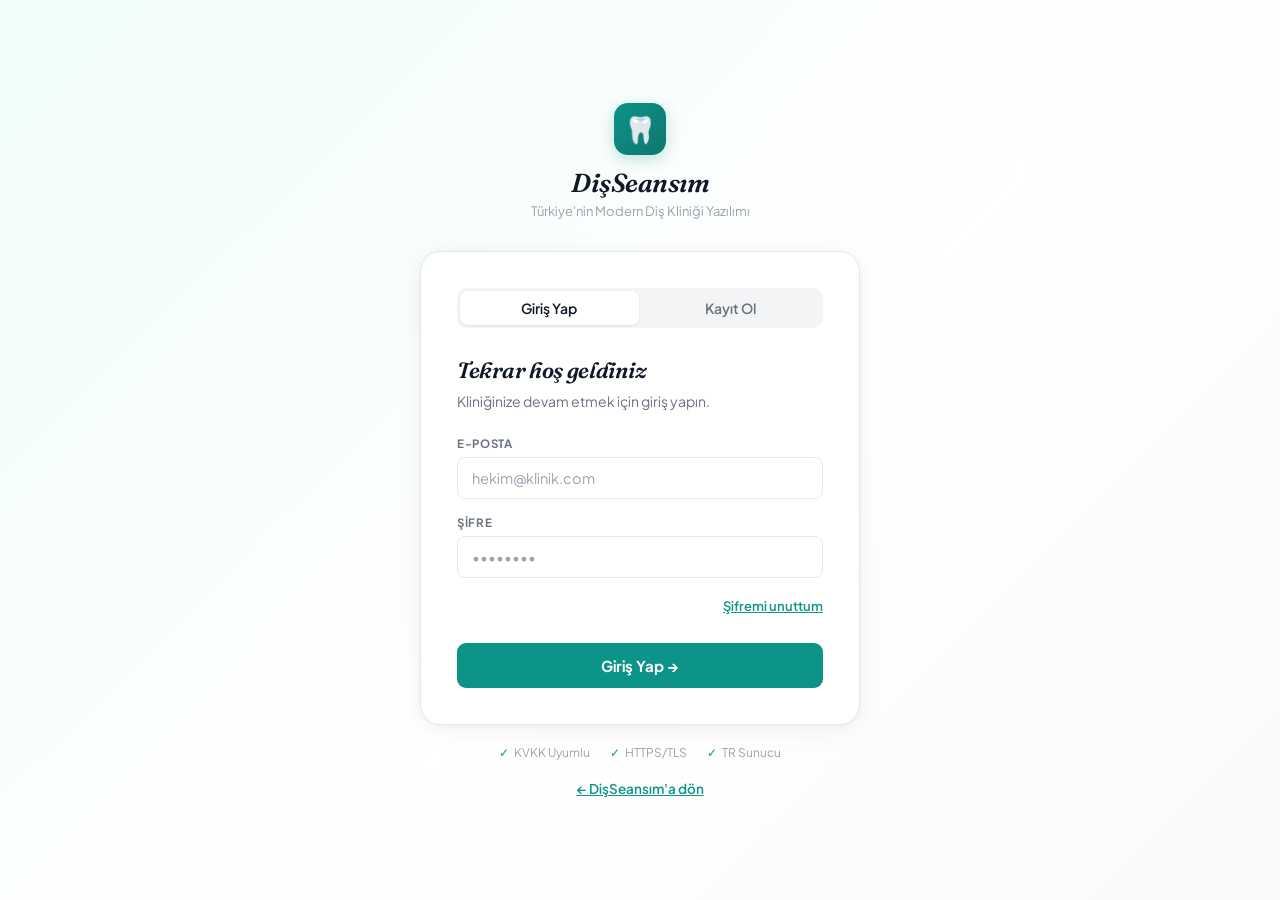
==== commit 7a851424: "Gerçek dışı iddiaları kaldır, fiyatları eşitle (890/1690), yasal metinler, Telefona yükle, Merkez ta" ====
--- a/app.html
+++ b/app.html
@@ -853,8 +853,8 @@
   <div class="fd fi" style="font-size:22px;color:var(--c0);margin-bottom:8px" id="upg-t">Klinik Plana Yükselt</div>
   <div class="sm c2 mb16">Bu özelliği kullanmak için planınızı yükseltin.</div>
   <div style="background:var(--s2);border-radius:var(--r2);padding:16px;margin-bottom:16px;text-align:left"><div class="xs c2 mb8" style="text-transform:uppercase;letter-spacing:.06em">Klinik Planında:</div><div style="font-size:13px;color:var(--c1);line-height:2">✓ AI Not Asistanı &amp; İlaç Önerisi<br>✓ Sınırsız SMS + E-posta<br>✓ Hasta Portalı (dijital plan onayı)<br>✓ 8 kullanıcı · 3 şube<br>✓ Gelişmiş Raporlar</div></div>
-  <div class="fd" style="font-size:32px;color:var(--a700);margin-bottom:4px">₺1.190<span style="font-size:13px;color:var(--c3)">/ay</span></div>
-  <div class="xs c3">veya ₺11.900/yıl — 2 ay ücretsiz</div>
+  <div class="fd" style="font-size:32px;color:var(--a700);margin-bottom:4px">₺1.690<span style="font-size:13px;color:var(--c3)">/ay</span></div>
+  <div class="xs c3">veya ₺16.900/yıl — 2 ay ücretsiz</div>
 </div>
 <div class="mft" style="justify-content:center"><button class="btn btn-s" onclick="closeM('m-upg')">Şimdi Değil</button><button class="btn btn-a" onclick="location.href='fiyat.html'">Hemen Yükselt ⭐</button></div></div></div>
 
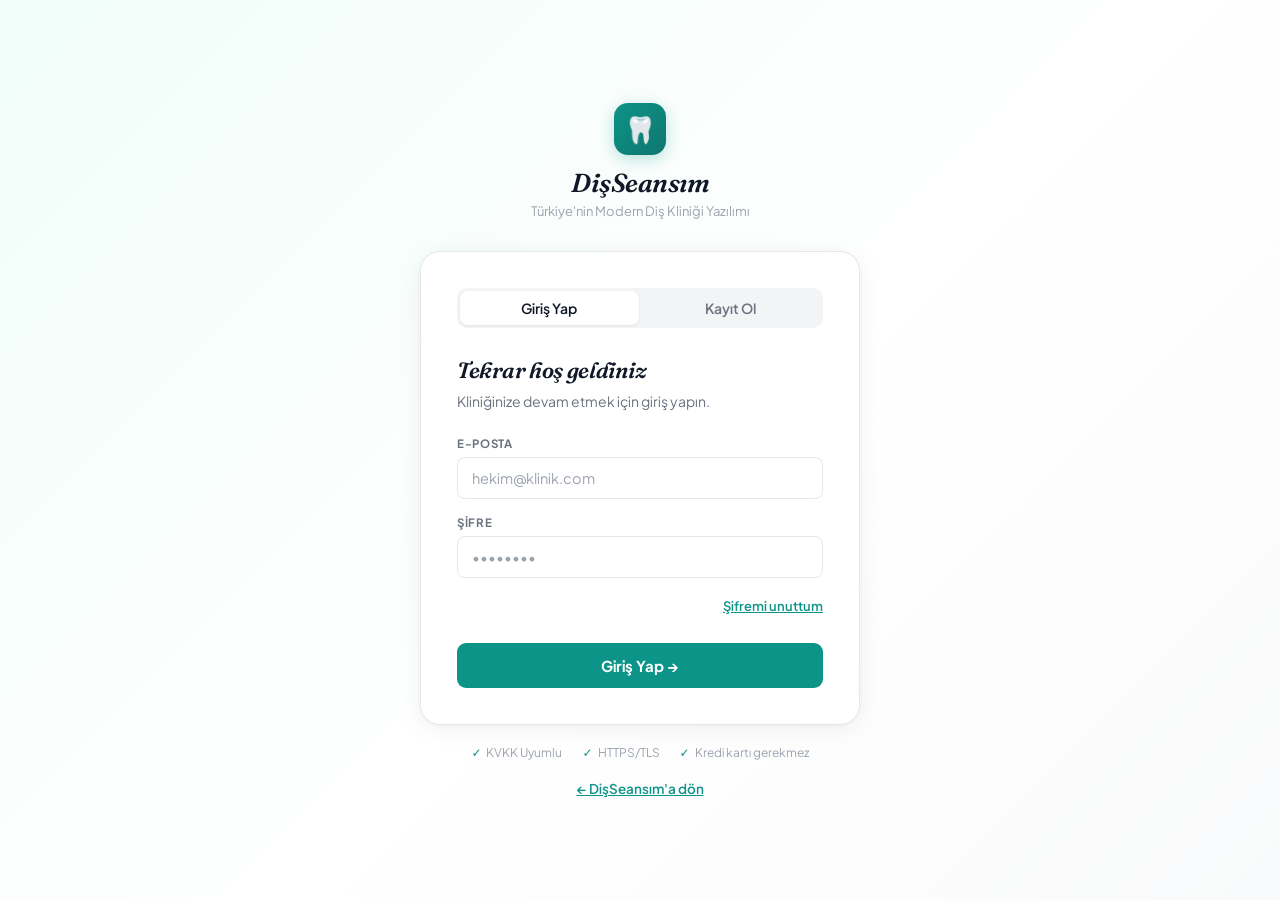
==== commit af918359: "Deneme bitince uyarı ve plan talebi" ====
--- a/app.html
+++ b/app.html
@@ -1,6 +1,7 @@
 <!DOCTYPE html>
 <html lang="tr">
 <head>
+<script defer src="https://guzellik.seansim.com/t.js" data-site="dis"></script>
 <script type="text/javascript">
     (function(c,l,a,r,i,t,y){
         c[a]=c[a]||function(){(c[a].q=c[a].q||[]).push(arguments)};
@@ -397,7 +398,7 @@
     <div class="ni" data-v="referral" onclick="nav('referral')"><span class="ico">🎁</span><span>Referans</span></div>
     <div class="ni" data-v="settings" onclick="nav('settings')"><span class="ico">⚙️</span><span>Ayarlar</span></div>
   </nav>
-  <div id="trial-sb" style="display:none" class="sb-trial" onclick="location.href='fiyat.html'">
+  <div id="trial-sb" style="display:none" class="sb-trial" onclick="requestPlan()">
     <div class="tr-title">⭐ Ücretsiz Deneme</div>
     <div class="tr-days"><span id="trial-days">14</span> gün kaldı</div>
     <div class="tr-bar-bg"><div class="tr-bar" id="trial-bar" style="width:100%"></div></div>
@@ -499,7 +500,7 @@
       <button class="btn btn-p" onclick="openPtModal(null)">+ Yeni Hasta</button>
     </div>
   </div>
-  <div id="pt-limit-warn" class="upg-box mb16" style="display:none"><h3>Hasta Limitine Yaklaştınız</h3><p>Sınırsız hasta için planınızı yükseltin.</p><button class="btn btn-a" onclick="location.href='fiyat.html'">Plan Yükselt ⭐</button></div>
+  <div id="pt-limit-warn" class="upg-box mb16" style="display:none"><h3>Hasta Limitine Yaklaştınız</h3><p>Sınırsız hasta için planınızı yükseltin.</p><button class="btn btn-a" onclick="requestPlan()">Plan Yükselt ⭐</button></div>
   <div class="tbl"><table><thead><tr><th>Hasta</th><th>Telefon</th><th>Yaş / Doğum</th><th>Sigorta</th><th>Son Ziyaret</th><th>İşlem</th></tr></thead><tbody id="pt-tb"><tr><td colspan="6" class="te">Yükleniyor…</td></tr></tbody></table></div>
 </div>
 
@@ -644,7 +645,7 @@
 <!-- ╔══ REPORTS ══╗ -->
 <div class="view" id="view-reports">
   <div class="sh"><div class="st">Raporlar &amp; Analiz</div><div class="fl g8"><input type="date" id="rep-from" style="width:132px"><input type="date" id="rep-to" style="width:132px"><button class="btn btn-p btn-sm" onclick="loadReports()">Filtrele</button></div></div>
-  <div id="rep-upg" class="upg-box" style="display:none"><h3>Gelişmiş Raporlar</h3><p>Klinik planında mevcuttur.</p><button class="btn btn-a" onclick="location.href='fiyat.html'">Klinik Plana Geç ⭐</button></div>
+  <div id="rep-upg" class="upg-box" style="display:none"><h3>Gelişmiş Raporlar</h3><p>Klinik planında mevcuttur.</p><button class="btn btn-a" onclick="requestPlan()">Klinik Plana Geç ⭐</button></div>
   <div id="rep-data" style="display:none">
     <div class="g4 mb16" id="rep-kpis"></div>
     <div class="g2 mb16"><div class="card"><div class="st mb12" style="font-size:16px">Günlük Gelir</div><div id="rev-chart" style="display:flex;align-items:flex-end;gap:2px;height:160px"></div></div><div class="card"><div class="st mb12" style="font-size:16px">Ödeme Yöntemi</div><div id="pay-methods"></div></div></div>
@@ -851,12 +852,12 @@
 <div class="mb" style="text-align:center;padding-top:12px">
   <div style="font-size:52px;margin-bottom:12px">🚀</div>
   <div class="fd fi" style="font-size:22px;color:var(--c0);margin-bottom:8px" id="upg-t">Klinik Plana Yükselt</div>
-  <div class="sm c2 mb16">Bu özelliği kullanmak için planınızı yükseltin.</div>
+  <div class="sm c2 mb16">Bu özelliği kullanmak için planınızı yükseltin. Aktivasyonu ekibimiz aynı gün yapar.</div>
   <div style="background:var(--s2);border-radius:var(--r2);padding:16px;margin-bottom:16px;text-align:left"><div class="xs c2 mb8" style="text-transform:uppercase;letter-spacing:.06em">Klinik Planında:</div><div style="font-size:13px;color:var(--c1);line-height:2">✓ AI Not Asistanı &amp; İlaç Önerisi<br>✓ Sınırsız SMS + E-posta<br>✓ Hasta Portalı (dijital plan onayı)<br>✓ 8 kullanıcı · 3 şube<br>✓ Gelişmiş Raporlar</div></div>
-  <div class="fd" style="font-size:32px;color:var(--a700);margin-bottom:4px">₺1.690<span style="font-size:13px;color:var(--c3)">/ay</span></div>
-  <div class="xs c3">veya ₺16.900/yıl — 2 ay ücretsiz</div>
-</div>
-<div class="mft" style="justify-content:center"><button class="btn btn-s" onclick="closeM('m-upg')">Şimdi Değil</button><button class="btn btn-a" onclick="location.href='fiyat.html'">Hemen Yükselt ⭐</button></div></div></div>
+  <div class="fd" style="font-size:32px;color:var(--a700);margin-bottom:4px">₺1.690<span style="font-size:13px;color:var(--c3)">/ay + KDV</span></div>
+  <div class="xs c3">veya ₺16.900/yıl + KDV — 2 ay ücretsiz</div>
+</div>
+<div class="mft" style="justify-content:center"><button class="btn btn-s" onclick="closeM('m-upg')">Şimdi Değil</button><button class="btn btn-a" onclick="requestPlan()">Plan talep et ⭐</button></div></div></div>
 
 <!-- Portal -->
 <div class="mbg" id="m-portal"><div class="mbox"><div class="mhd"><div class="mt">🔗 Hasta Portalı</div><button class="mx" onclick="closeM('m-portal')">✕</button></div>
@@ -954,6 +955,11 @@
     var r=await fetch(B+p,o);
     _showConnBanner(false);
     if(r.status===401){localStorage.clear();location.href='giris.html';return null;}
+    if(r.status===402){
+      var j=await r.json().catch(function(){return {};});
+      if(j.upgrade){showUpgrade(/doldu|suresi/i.test(j.error||'')?'Deneme süreniz doldu':null);return null;}
+      return j;
+    }
     if(r.status===429){
       if(!_retry){
         var wait=Math.min(parseInt(r.headers.get('Retry-After')||'8')*1000,12000);
@@ -1006,12 +1012,27 @@
 }
 function roleLabel(r){return{owner:'Klinik Sahibi',admin:'Yönetici',dentist:'Diş Hekimi',assistant:'Asistan',receptionist:'Resepsiyon',accountant:'Muhasebe'}[r]||r||'—';}
 function logout(){localStorage.clear();location.href='giris.html';}
+function ymd(d){d=d||new Date();return d.getFullYear()+'-'+String(d.getMonth()+1).padStart(2,'0')+'-'+String(d.getDate()).padStart(2,'0');}
+function trialLeft(){if(!MEM||!MEM.trialEndsAt)return 99;return Math.ceil((new Date(MEM.trialEndsAt)-new Date())/864e5);}
+// Online ödeme ekranı gelene kadar plan talebi e-posta + Merkez bildirimi ile alınır.
+function requestPlan(){
+  try{window.seansim&&window.seansim('lead');}catch(e){}
+  var who=(USER&&USER.name)||'',mail=(USER&&USER.email)||'';
+  var body='Merhaba,\n\nDişSeansım Klinik planını aktifleştirmek istiyorum.\n\nAd: '+who+'\nHesap e-postası: '+mail+'\n';
+  location.href='mailto:info@seansim.com?subject='+encodeURIComponent('DişSeansım plan aktivasyonu')+'&body='+encodeURIComponent(body);
+  toast('E-posta taslağı açıldı. Ekibimiz aynı gün size dönecek.');
+}
 function checkTrial(){
   if(!MEM||MEM.plan!=='trial')return;
-  var d=Math.max(0,Math.ceil((new Date(MEM.trialEndsAt)-new Date())/864e5));
+  var d=Math.max(0,trialLeft());
   document.getElementById('trial-days').textContent=d;
   document.getElementById('trial-bar').style.width=(d/14*100)+'%';
   document.getElementById('trial-sb').style.display='block';
+  if(d<=0){
+    var tt=document.querySelector('#trial-sb .tr-title');if(tt)tt.textContent='⏳ Deneme süreniz doldu';
+    var td=document.querySelector('#trial-sb .tr-days');if(td)td.textContent='Planı aktifleştirmek için dokunun';
+    try{if(!sessionStorage.getItem('ds_exp_seen')){sessionStorage.setItem('ds_exp_seen','1');setTimeout(function(){showUpgrade('Deneme süreniz doldu');},600);}}catch(e){}
+  }
 }
 
 // ── NAV ───────────────────────────────────────────────────────
@@ -1114,6 +1135,9 @@
 // ── DASHBOARD ─────────────────────────────────────────────────
 async function loadDash(){
   var d=await api('GET','/api/dashboard');if(!d)return;
+  // Kurulum adımlarını gerçek veriden işaretle (başka cihazda yapılanlar da sayılsın)
+  if((d.totalPatients||0)>0)markOB('patient');
+  if((d.todayApts||0)>0||(d.tomorrowApts||0)>0||(d.weekSchedule&&d.weekSchedule.length))markOB('appointment');
   // KPIs
   document.getElementById('k-today').textContent=d.todayApts||0;
   document.getElementById('k-today-s').textContent=(d.completedToday||0)+' tamamlandı, '+(d.remainingToday||0)+' bekliyor';
@@ -1203,7 +1227,7 @@
 // ── APPOINTMENTS ──────────────────────────────────────────────
 async function loadApts(){
   var el=document.getElementById('apt-date-f');
-  if(!el.value)el.value=new Date().toISOString().slice(0,10);
+  if(!el.value)el.value=ymd();
   var d=await api('GET','/api/appointments?date='+el.value);if(!d)return;
   var apts=Array.isArray(d)?d:[];
   var ks={scheduled:0,completed:0,arrived:0,'no-show':0};
@@ -1233,7 +1257,7 @@
   var el=document.getElementById('apt-date-f');
   var d=el.value?new Date(el.value):new Date();
   if(o===0)d=new Date();else d.setDate(d.getDate()+o);
-  el.value=d.toISOString().slice(0,10);loadApts();
+  el.value=ymd(d);loadApts();
 }
 function openAptModal(pt){
   _editId=null;_aptPtId=pt?.id||_gPtId||null;
@@ -1481,7 +1505,7 @@
 }
 function openXrayModal(){
   _xrPtId=null;
-  document.getElementById('xr-date').value=new Date().toISOString().slice(0,10);
+  document.getElementById('xr-date').value=ymd();
   ['xr-pt-in','xr-teeth','xr-notes'].forEach(id=>document.getElementById(id).value='');
   var fi=document.getElementById('xr-file');if(fi)fi.value='';
   document.getElementById('xr-prev').style.display='none';
@@ -1537,7 +1561,7 @@
     });
   }
   if(saveBtn){saveBtn.disabled=true;saveBtn.textContent='⏳ Kaydediliyor...';}
-  var body={patient_id:_xrPtId,xray_type:document.getElementById('xr-type').value,taken_at:document.getElementById('xr-date').value||new Date().toISOString().slice(0,10),tooth_numbers:document.getElementById('xr-teeth').value.trim()||null,notes:document.getElementById('xr-notes').value.trim()||null,image_data:imgData};
+  var body={patient_id:_xrPtId,xray_type:document.getElementById('xr-type').value,taken_at:document.getElementById('xr-date').value||ymd(),tooth_numbers:document.getElementById('xr-teeth').value.trim()||null,notes:document.getElementById('xr-notes').value.trim()||null,image_data:imgData};
   var resp=null;
   try{var res2=await fetch(B+'/api/xrays',{method:'POST',headers:authH(),body:JSON.stringify(body)});resp=await res2.json();}
   catch(e){if(saveBtn){saveBtn.disabled=false;saveBtn.textContent='💾 Kaydet';}toast('Ağ hatası — tekrar deneyin','e');return;}
@@ -1577,7 +1601,7 @@
 }
 function openNoteModal(pt){
   _editId=null;_notePtId=pt?.id||_gPtId||null;
-  document.getElementById('n-date').value=new Date().toISOString().slice(0,10);
+  document.getElementById('n-date').value=ymd();
   ['n-pt-in','n-proc','n-teeth','n-anest','n-mat','n-find','n-next'].forEach(id=>document.getElementById(id).value='');
   document.getElementById('ai-res').style.display='none';document.getElementById('ai-res').textContent='';
   var p=pt||_gPt;if(p){document.getElementById('n-pt-in').value=p.first_name+' '+p.last_name;_notePtId=p.id;}
@@ -1594,7 +1618,7 @@
 }
 async function delNote(id){if(!confirm('Sil?'))return;await api('DELETE','/api/notes/'+id);toast('Silindi');loadNotes();}
 async function runAINote(){
-  if(MEM?.plan==='trial'){showUpgrade('AI Not Asistanı');return;}
+  if(MEM?.plan==='trial'&&trialLeft()<=0){showUpgrade('AI Not Asistanı');return;}
   var kw=document.getElementById('ai-kw').value.trim();if(!kw){toast('Anahtar kelime girin','e');return;}
   document.getElementById('ai-sp').style.display='block';document.getElementById('ai-res').style.display='none';
   var r=await api('POST','/api/ai/note-assist',{keywords:kw,procedure:document.getElementById('n-proc').value});
@@ -1620,7 +1644,7 @@
 }
 function openRxModal(pt){
   _editId=null;_rxPtId=pt?.id||_gPtId||null;_rxDrugs=[];
-  document.getElementById('rx-date').value=new Date().toISOString().slice(0,10);
+  document.getElementById('rx-date').value=ymd();
   ['rx-pt-in','rx-diag','rx-notes'].forEach(id=>document.getElementById(id).value='');
   document.getElementById('rx-drugs-list').innerHTML='';
   document.getElementById('rx-ai-res').style.display='none';
@@ -1643,7 +1667,7 @@
 }
 async function delRx(id){if(!confirm('Sil?'))return;await api('DELETE','/api/prescriptions/'+id);toast('Silindi');loadRxList();}
 async function runAIRx(){
-  if(MEM?.plan==='trial'){showUpgrade('AI İlaç Önerisi');return;}
+  if(MEM?.plan==='trial'&&trialLeft()<=0){showUpgrade('AI İlaç Önerisi');return;}
   var inp=document.getElementById('rx-ai-in').value.trim();if(!inp){toast('Teşhis yazın','e');return;}
   document.getElementById('rx-ai-sp').style.display='block';document.getElementById('rx-ai-res').style.display='none';
   var r=await api('POST','/api/ai/rx-suggest',{diagnosis:inp});
@@ -1748,7 +1772,7 @@
 }
 function openInvModal(pt){
   _editId=null;_invPtId=pt?.id||_gPtId||null;_invItems=[];
-  document.getElementById('inv-date').value=new Date().toISOString().slice(0,10);
+  document.getElementById('inv-date').value=ymd();
   ['inv-pt-in','inv-sub'].forEach(id=>document.getElementById(id).value='');
   ['inv-disc','inv-tax','inv-paid'].forEach(id=>document.getElementById(id).value='0');
   document.getElementById('inv-items-list').innerHTML='';
@@ -1858,7 +1882,7 @@
   tb.innerHTML=logs.map(l=>`<tr><td>${new Date(l.date||l.log_date).toLocaleDateString('tr-TR')}</td><td><strong>${l.device_name}</strong></td><td>${l.serial_no||l.device_serial||'—'}</td><td>${l.cycle_no||'—'}</td><td><span class="bdg bk">${l.test_type||'—'}</span></td><td><span class="bdg ${(l.result||l.test_result)==='pass'?'bg2':'br2'}">${(l.result||l.test_result)==='pass'?'✓ Geçti':'✗ Başarısız'}</span></td><td>${l.operator_name||'—'}</td><td><button class="btn btn-d btn-xs" onclick="delSteril('${l.id}')">🗑</button></td></tr>`).join('');
 }
 function openSterilModal(){
-  document.getElementById('st-date').value=new Date().toISOString().slice(0,10);
+  document.getElementById('st-date').value=ymd();
   ['st-dev','st-serial','st-cycle','st-temp','st-pres','st-dur','st-notes'].forEach(id=>document.getElementById(id).value='');
   openM('m-steril');
 }
@@ -1875,8 +1899,8 @@
 // ── REPORTS ───────────────────────────────────────────────────
 function initReports(){
   var now=new Date();
-  document.getElementById('rep-to').value=now.toISOString().slice(0,10);
-  document.getElementById('rep-from').value=new Date(now.getTime()-30*86400000).toISOString().slice(0,10);
+  document.getElementById('rep-to').value=ymd(now);
+  document.getElementById('rep-from').value=ymd(new Date(now.getTime()-30*86400000));
   loadReports();
 }
 async function loadReports(){
@@ -1910,7 +1934,7 @@
   var subEl=document.getElementById('sub-info');
   if(d.tenant&&subEl){
     var planLbls={trial:'Ücretsiz Deneme',starter:'Solo Hekim',growth:'Klinik',enterprise:'Poliklinik'};
-    subEl.innerHTML=`<div class="card" style="max-width:500px"><div class="st mb12" style="font-size:17px">💳 Abonelik Bilgileri</div><div class="panel mb12"><div class="fl jsb mb8"><span class="xs c3">Plan</span><span class="fw6">${planLbls[d.tenant.plan]||d.tenant.plan}</span></div><div class="fl jsb mb8"><span class="xs c3">Durum</span><span class="bdg ${d.tenant.plan_status==='active'?'bg2':'ba2'}">${d.tenant.plan_status==='active'?'Aktif':'Pasif'}</span></div>${d.tenant.trial_ends_at?`<div class="fl jsb"><span class="xs c3">Deneme Bitiş</span><span class="sm">${new Date(d.tenant.trial_ends_at).toLocaleDateString('tr-TR')}</span></div>`:''}</div><button class="btn btn-a" onclick="location.href='fiyat.html'">Plan Yükselt ⭐</button></div>`;
+    subEl.innerHTML=`<div class="card" style="max-width:500px"><div class="st mb12" style="font-size:17px">💳 Abonelik Bilgileri</div><div class="panel mb12"><div class="fl jsb mb8"><span class="xs c3">Plan</span><span class="fw6">${planLbls[d.tenant.plan]||d.tenant.plan}</span></div><div class="fl jsb mb8"><span class="xs c3">Durum</span><span class="bdg ${d.tenant.plan_status==='active'?'bg2':'ba2'}">${d.tenant.plan_status==='active'?'Aktif':'Pasif'}</span></div>${d.tenant.trial_ends_at?`<div class="fl jsb"><span class="xs c3">Deneme Bitiş</span><span class="sm">${new Date(d.tenant.trial_ends_at).toLocaleDateString('tr-TR')}</span></div>`:''}</div><button class="btn btn-a" onclick="requestPlan()">Plan Yükselt ⭐</button></div>`;
   }
   // Referral
   loadReferral();
@@ -1979,7 +2003,7 @@
 // ── PORTAL ────────────────────────────────────────────────────
 async function genPortalLink(){
   if(!_gPtId){toast('Önce hasta seçin','e');return;}
-  if(MEM?.plan==='trial'){showUpgrade('Hasta Portalı');return;}
+  if(MEM?.plan==='trial'&&trialLeft()<=0){showUpgrade('Hasta Portalı');return;}
   var r=await api('POST','/api/portal/link',{patient_id:_gPtId});
   if(r?.url){document.getElementById('portal-link').textContent=r.url;openM('m-portal');}
   else toast(r?.error||'Hata','e');
@@ -2008,7 +2032,7 @@
 document.addEventListener('keydown',function(e){if(e.key==='Escape'){document.querySelectorAll('.mbg.on').forEach(m=>m.classList.remove('on'));document.getElementById('xv').classList.remove('on');}});
 
 // ── UPGRADE ───────────────────────────────────────────────────
-function showUpgrade(feat){document.getElementById('upg-t').textContent=(feat||'Bu Özellik')+' — Klinik Plan';openM('m-upg');}
+function showUpgrade(feat){document.getElementById('upg-t').textContent=feat==='Deneme süreniz doldu'?'Deneme süreniz doldu':(feat||'Bu Özellik')+' — Klinik Plan';openM('m-upg');}
 
 // ── TOAST ─────────────────────────────────────────────────────
 function toast(msg,type){
